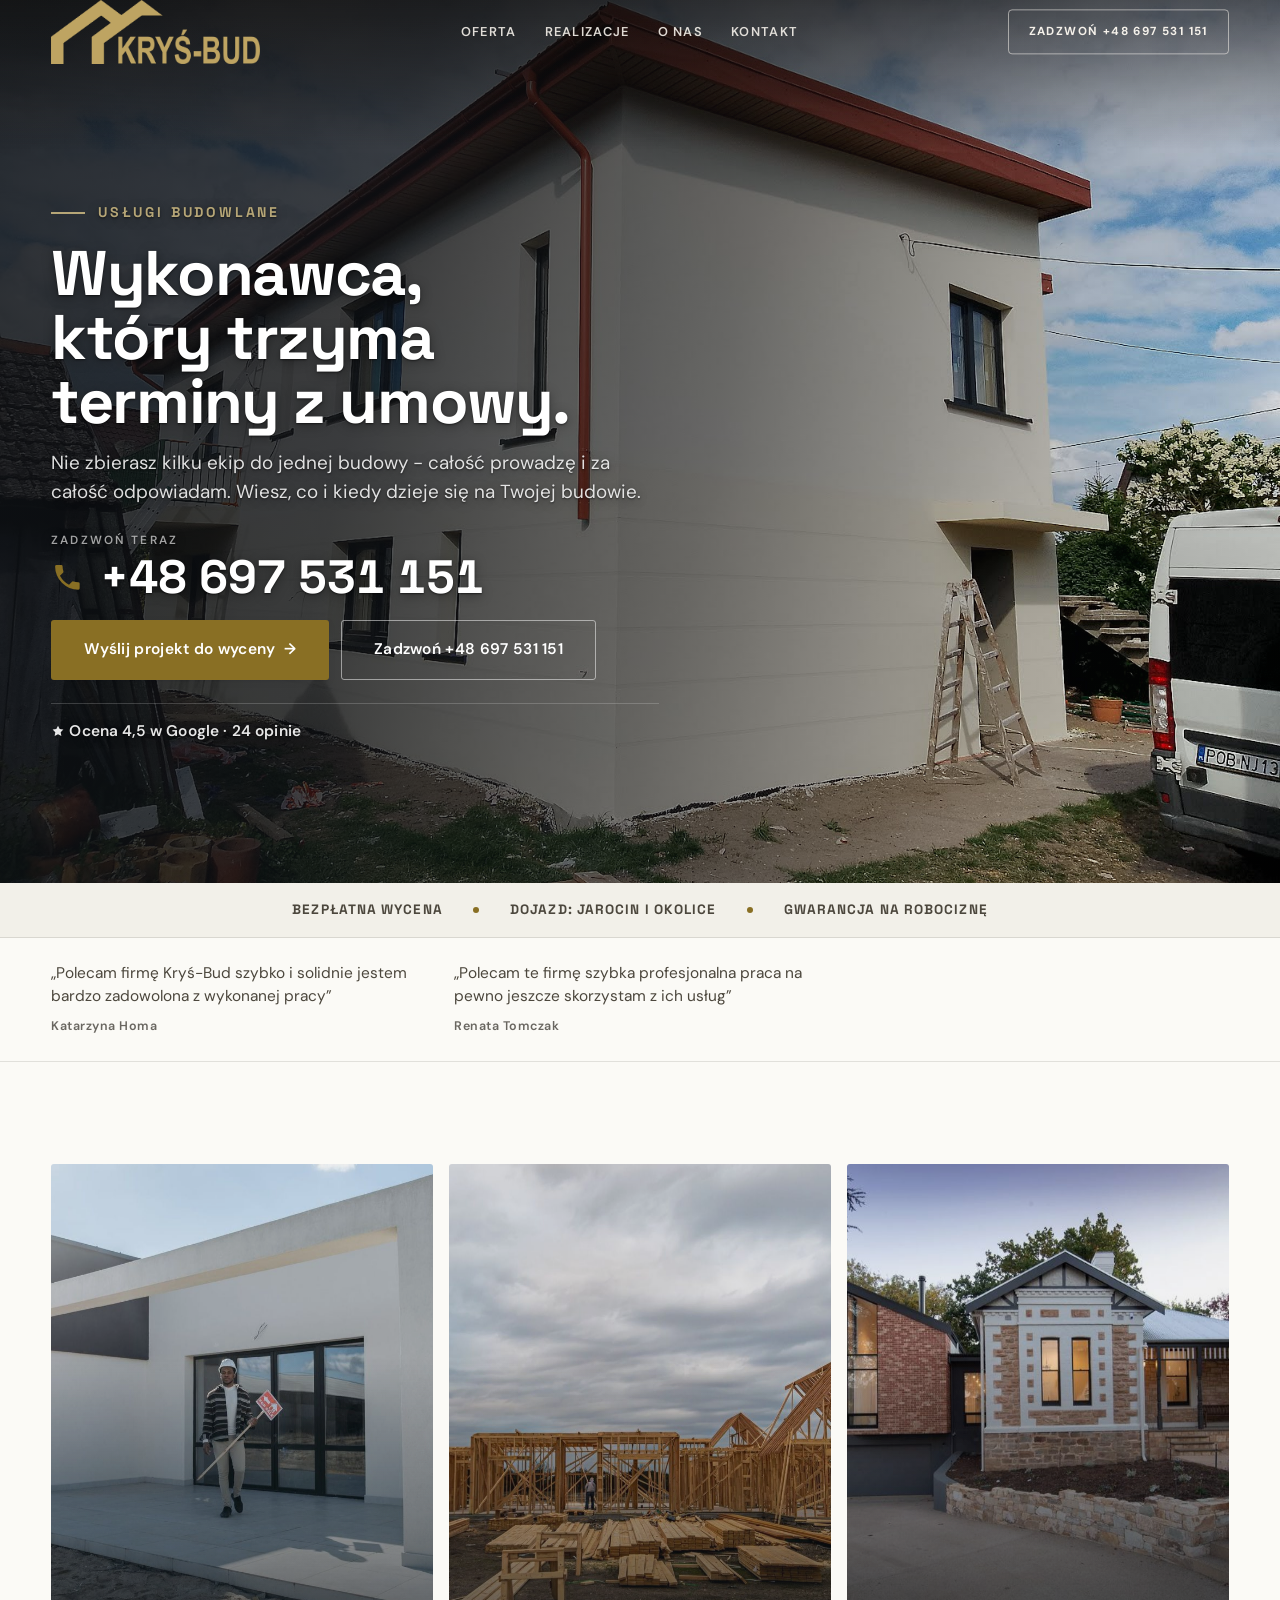
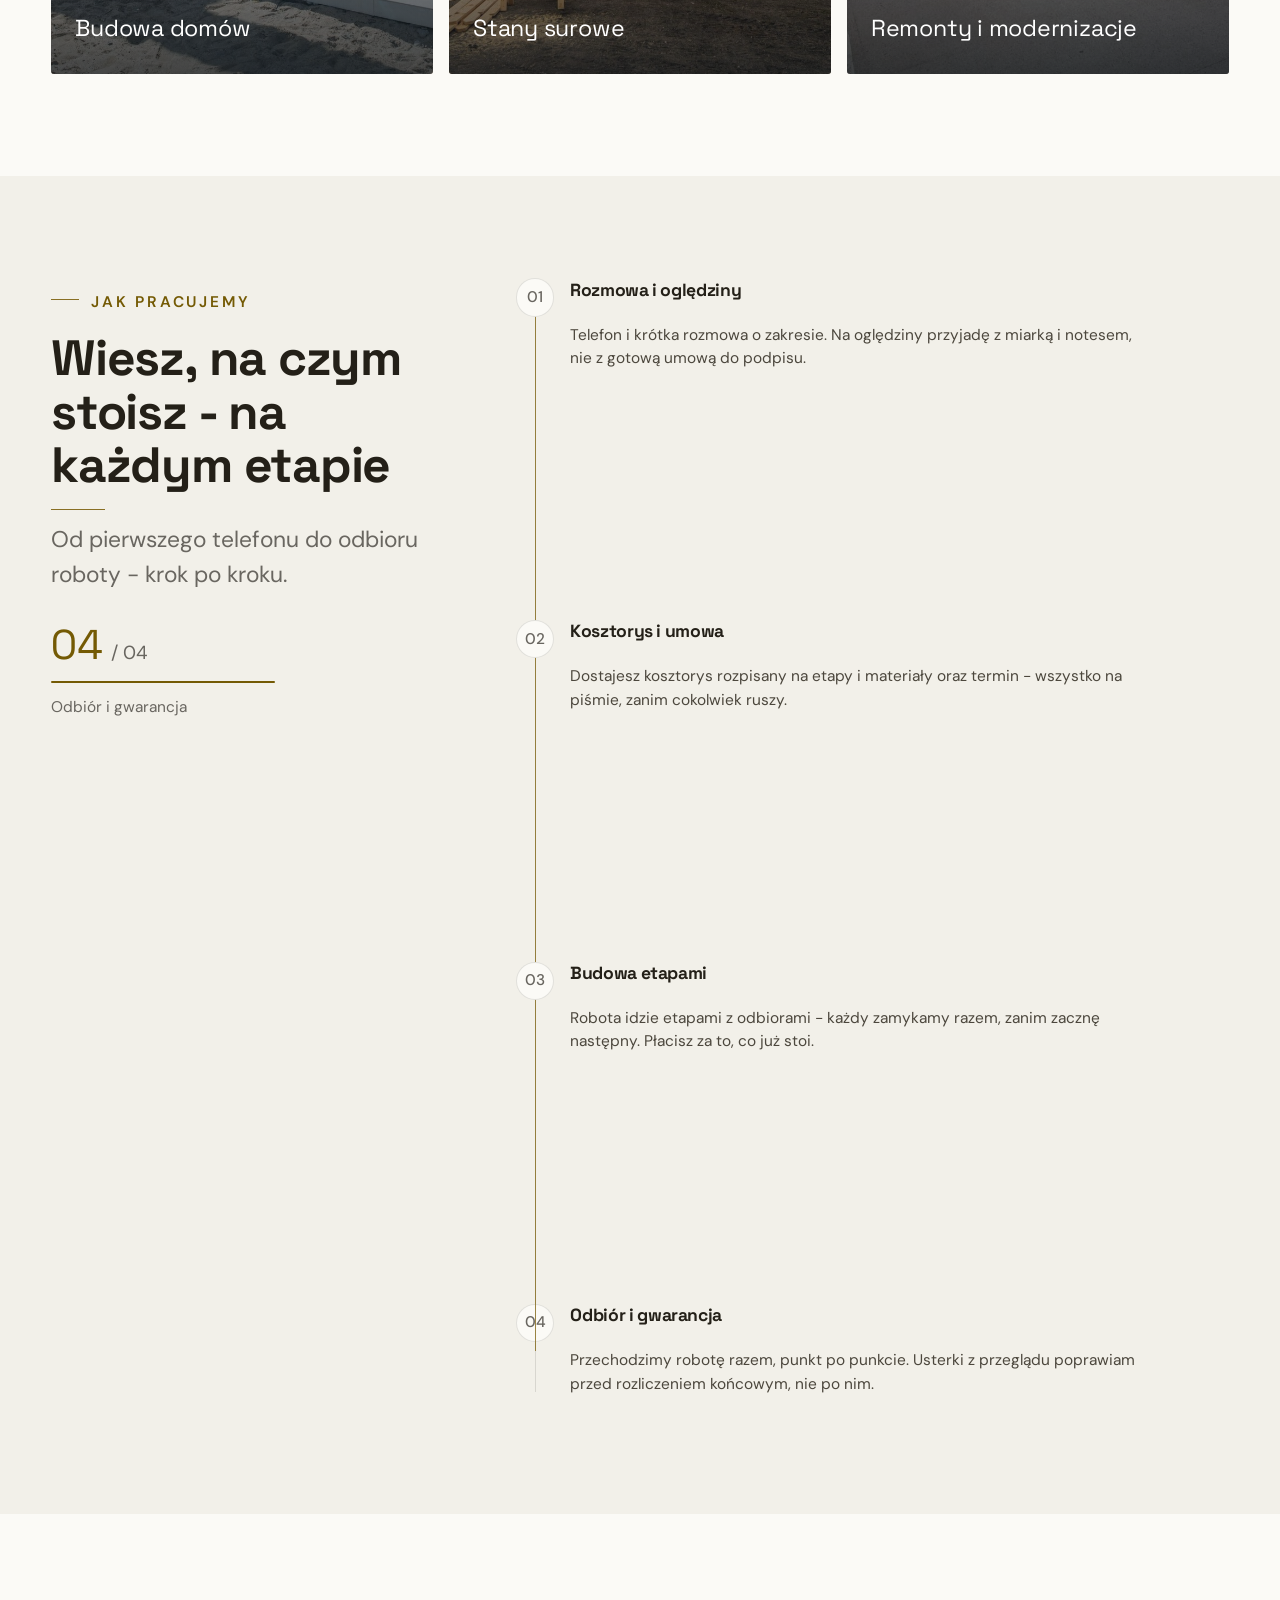
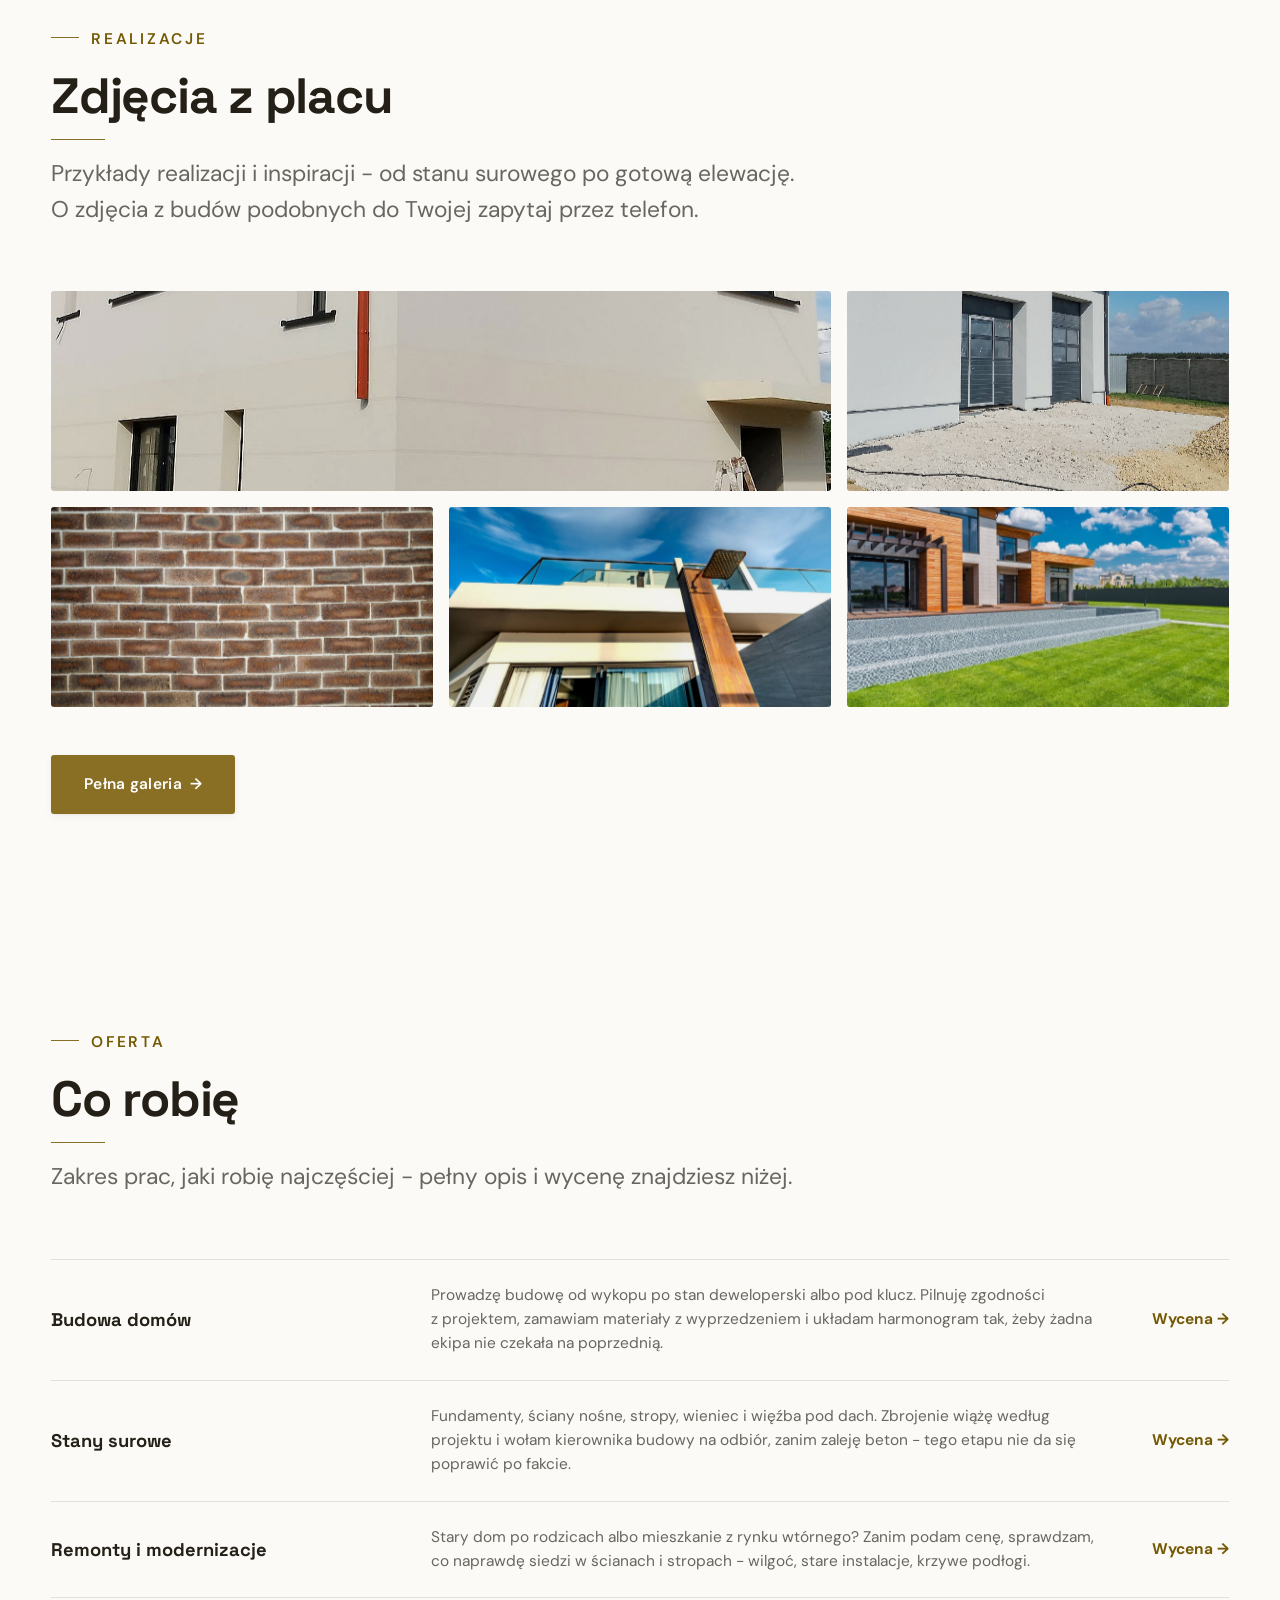
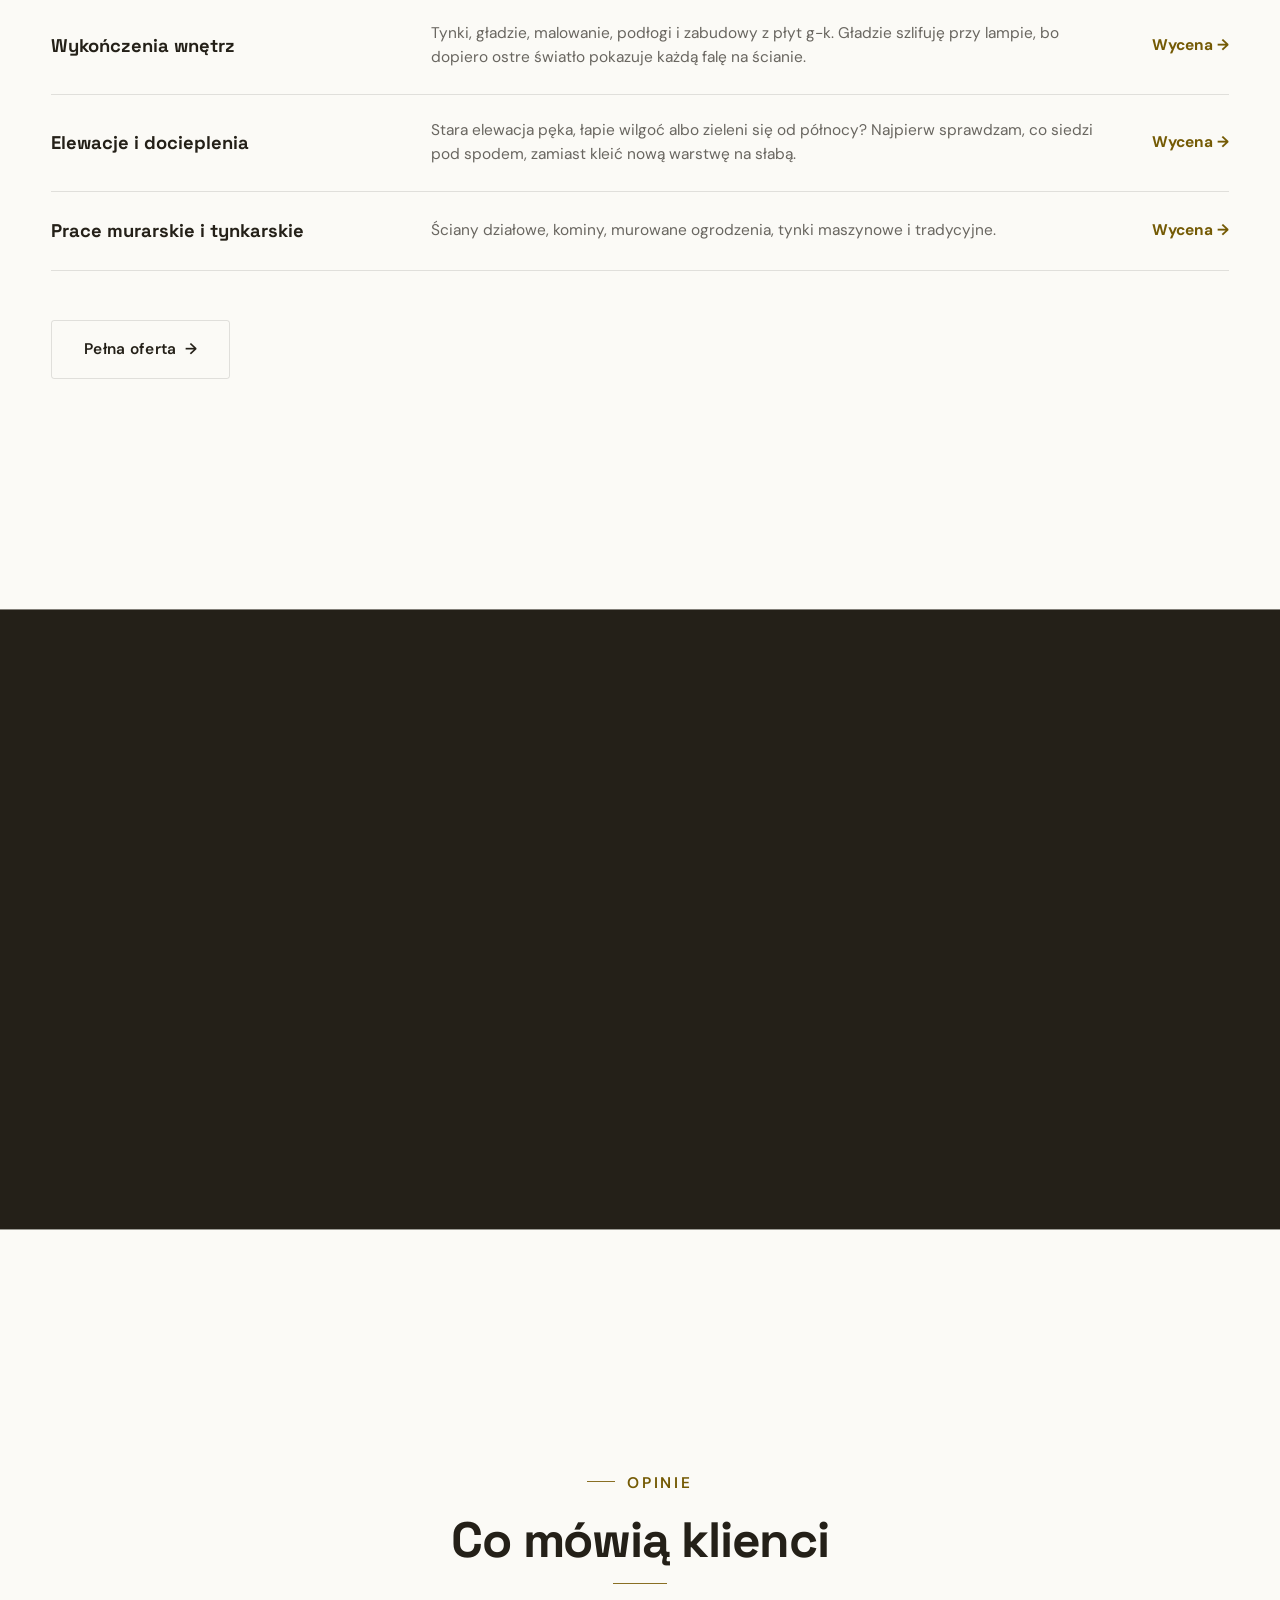
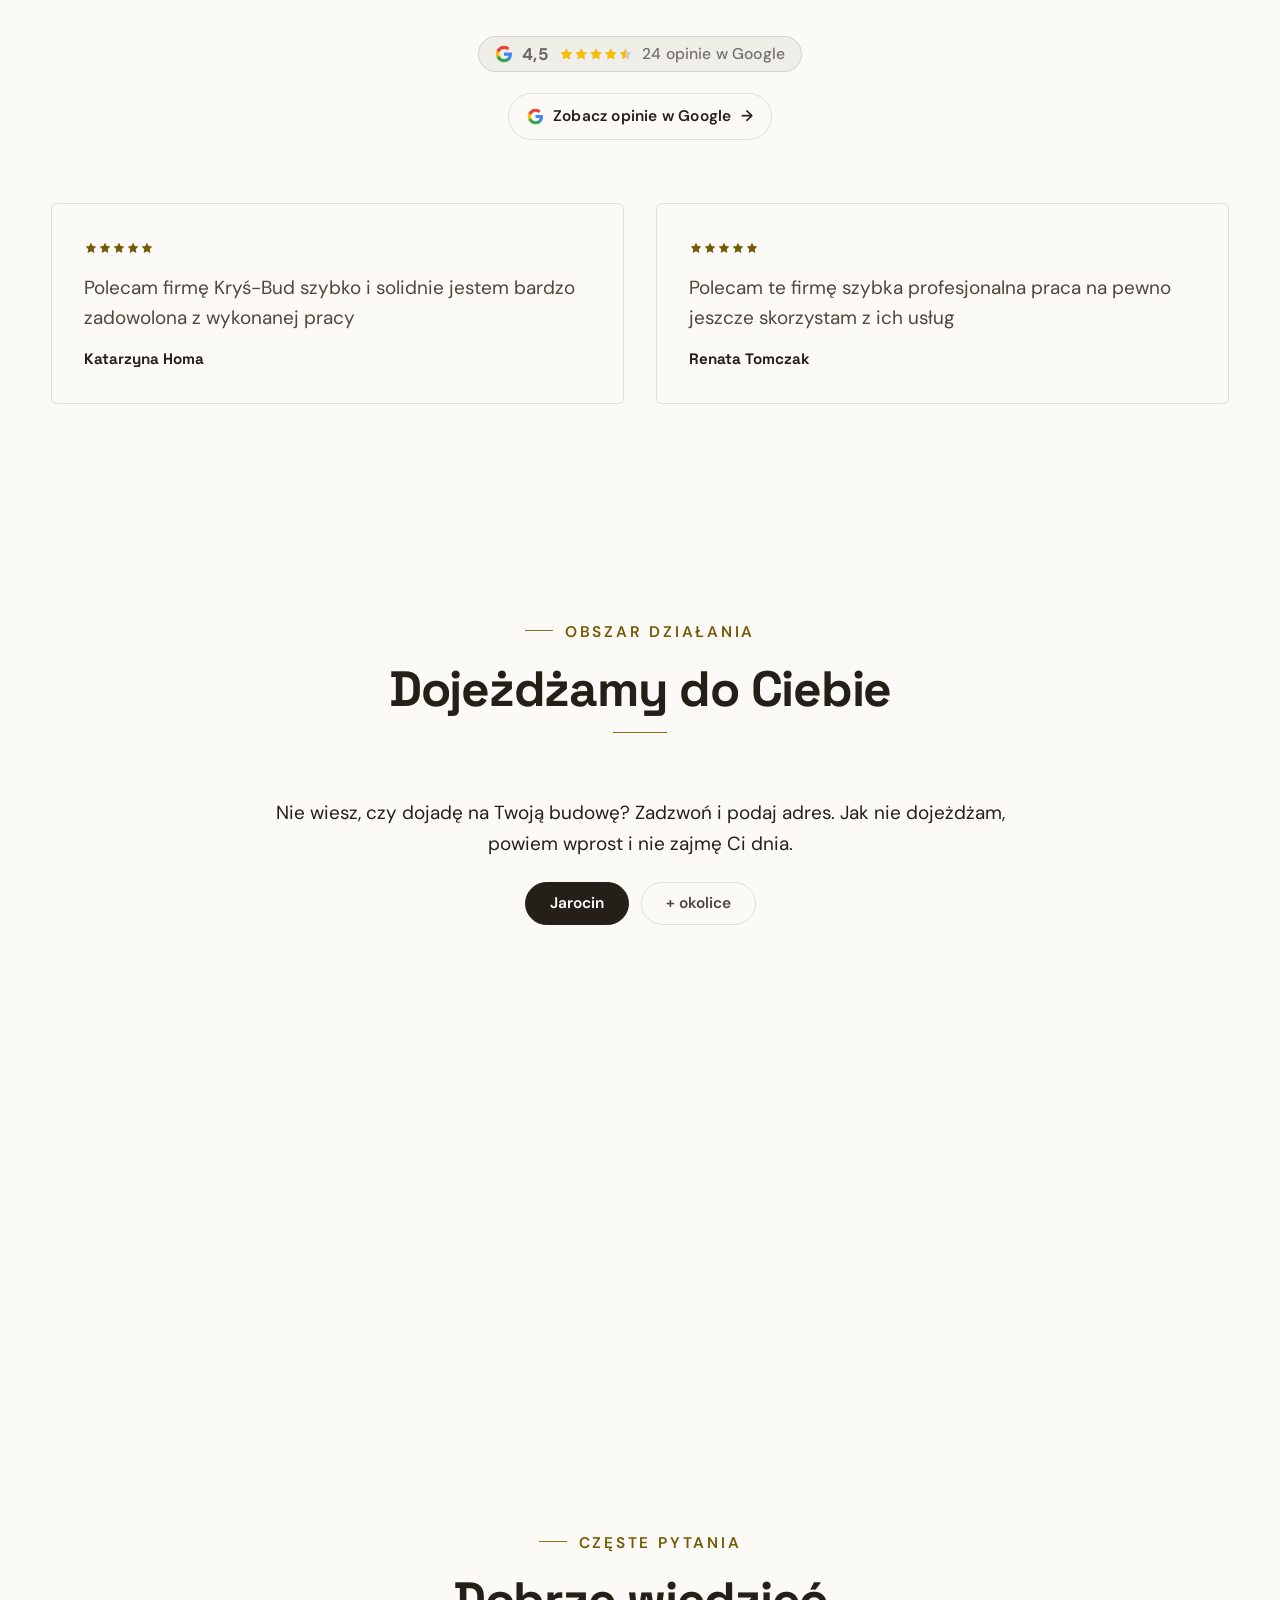
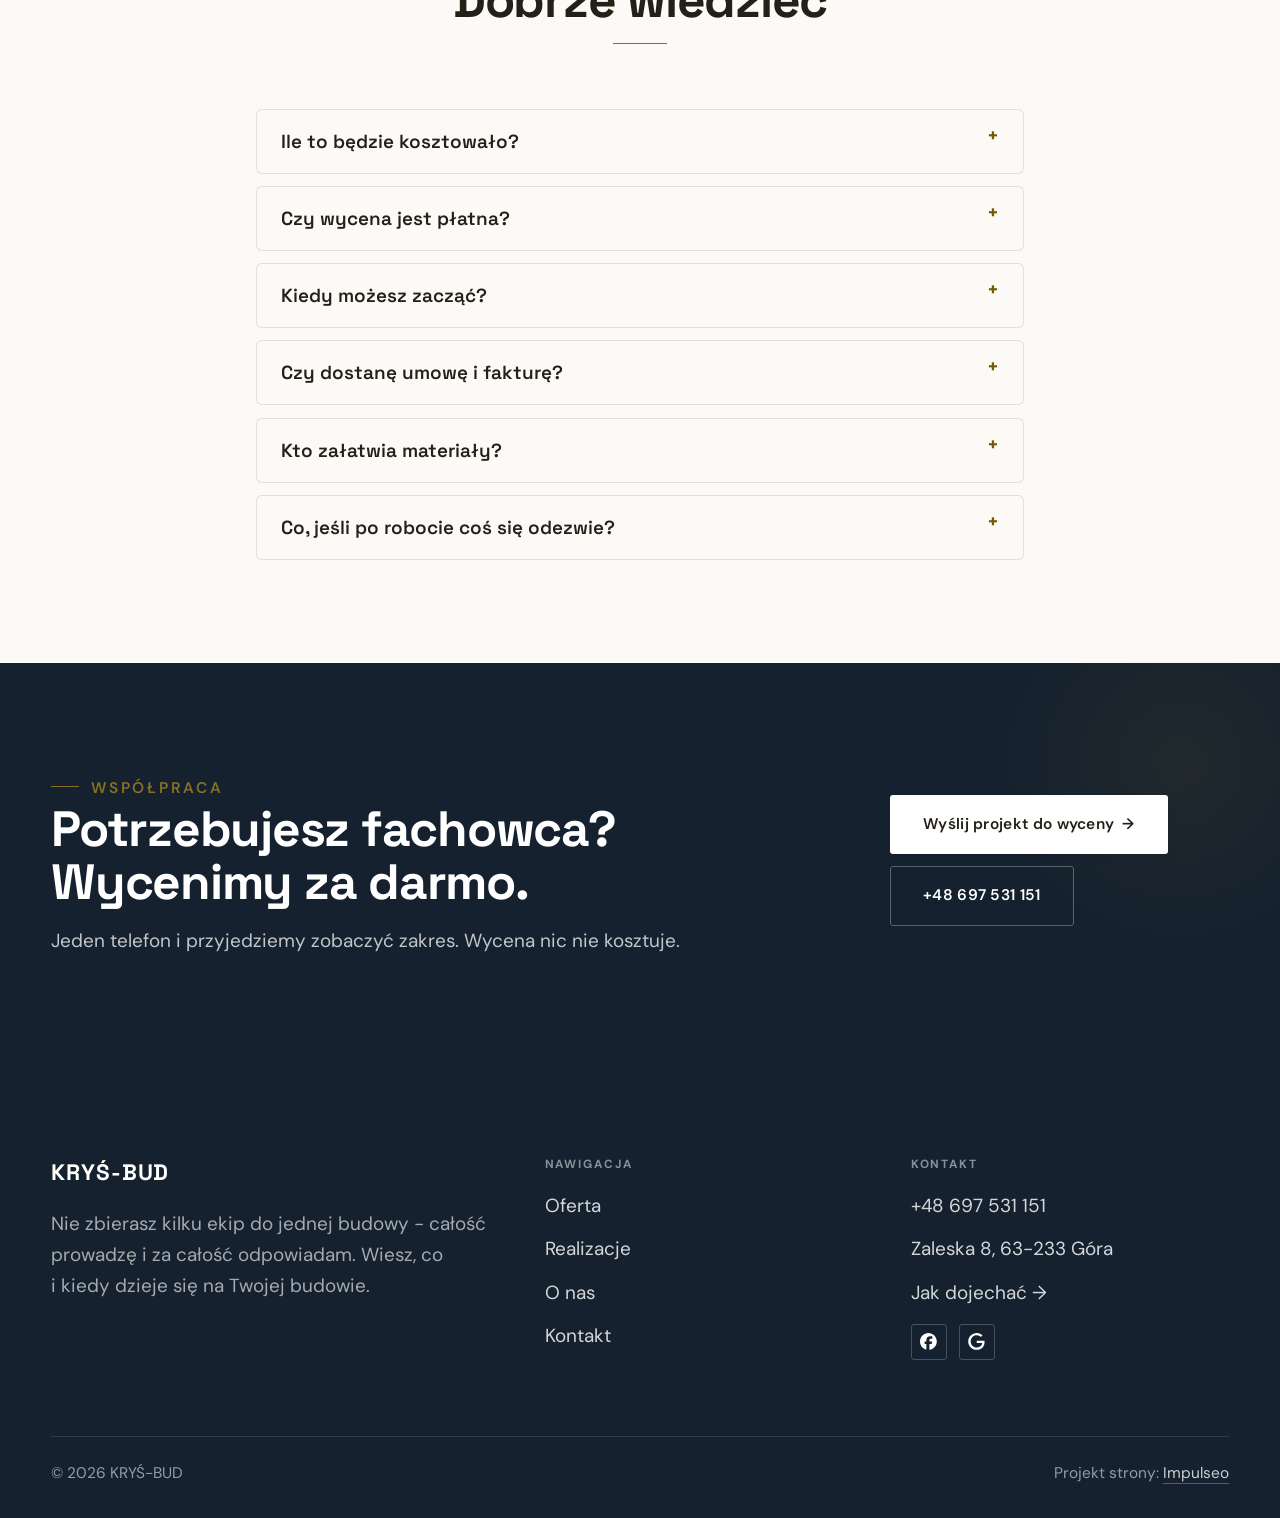
==== index.html @ 04827d9e "Strona demo: krys-bud" ====
<!DOCTYPE html>
<html lang="pl">
<head>
<meta charset="UTF-8">
<meta name="viewport" content="width=device-width, initial-scale=1.0">
<title>KRYŚ-BUD - usługi budowlane</title>
<meta name="description" content="Firma budowlana w Jarocinie: budowa domów, stany surowe, remonty, wykończenia, elewacje. Kosztorys i termin na piśmie przed robotą. Zadzwoń: +48 697 531 151.">
<link rel="canonical" href="https://kris20032.github.io/krys-bud/">
<meta name="robots" content="noindex, nofollow">
<meta property="og:type" content="website">
<meta property="og:locale" content="pl_PL">
<meta property="og:site_name" content="KRYŚ-BUD">
<meta property="og:title" content="KRYŚ-BUD - usługi budowlane">
<meta property="og:description" content="Firma budowlana w Jarocinie: budowa domów, stany surowe, remonty, wykończenia, elewacje. Kosztorys i termin na piśmie przed robotą. Zadzwoń: +48 697 531 151.">
<meta property="og:url" content="https://kris20032.github.io/krys-bud/">
<meta property="og:image" content="https://kris20032.github.io/krys-bud/img/og.jpg">
<meta property="og:image:width" content="1200">
<meta property="og:image:height" content="630">
<meta name="twitter:card" content="summary_large_image">
<script type="application/ld+json">{"@context": "https://schema.org", "@type": "GeneralContractor", "name": "KRYŚ-BUD", "url": "https://kris20032.github.io/krys-bud/", "telephone": "+48697531151", "image": "https://kris20032.github.io/krys-bud/img/og.jpg", "areaServed": "Jarocin", "sameAs": ["https://www.facebook.com/profile.php?id=100090297477698", "https://maps.google.com/?cid=10116416833720711187"]}</script>
<link rel="preconnect" href="https://fonts.googleapis.com">
<link rel="preconnect" href="https://fonts.gstatic.com" crossorigin>
<link href="https://fonts.googleapis.com/css2?family=Space+Grotesk:wght@500;600;700&family=DM+Sans:opsz,wght@9..40,400;9..40,500;9..40,600&display=swap" rel="stylesheet">
<link rel="stylesheet" href="assets/styles.css?v=0d7a0477">
</head>
<body>

<header class="nav">
  <div class="wrap nav-inner">
    <a class="brand brand-has-logo" href="index.html"><img class="brand-logo" src="img/logo.png" alt="KRYŚ-BUD" width="1100" height="337" decoding="async"></a>
    <nav class="nav-links">
      <a href="oferta.html">Oferta</a>
      <a href="realizacje.html">Realizacje</a>
      <a href="o-nas.html">O nas</a>
      <a href="kontakt.html">Kontakt</a>
      <a href="tel:+48697531151" class="btn btn-accent">Zadzwoń +48 697 531 151</a>
    </nav>
    <button class="nav-toggle" aria-label="Menu"><span></span><span></span><span></span></button>
  </div>
</header>

<main>
<section class="hero-fach">
  <img class="hf-photo" src="img/hero.jpg" fetchpriority="high" data-rotate="img/g1.jpg|img/g2.jpg" alt="KRYŚ-BUD" width="1880" height="1253">
  <div class="hf-panel">
    <div class="hf-inner">
      <span class="hf-kicker">Usługi budowlane</span>
      <h1 class="hf-title">Wykonawca, który trzyma terminy z umowy. <em></em></h1>
      <p class="hf-lead">Nie zbierasz kilku ekip do jednej budowy - całość prowadzę i za całość odpowiadam. Wiesz, co i kiedy dzieje się na Twojej budowie.</p>
      <a class="hf-phone" href="tel:+48697531151"><span class="hf-phone-lab">Zadzwoń teraz</span><span class="hf-phone-num"><svg class="ico-tel" width="16" height="16" viewBox="0 0 24 24" fill="none" aria-hidden="true"><path d="M6.6 10.8a15.5 15.5 0 0 0 6.6 6.6l2.2-2.2a1 1 0 0 1 1-.24 11.4 11.4 0 0 0 3.6.58 1 1 0 0 1 1 1V20a1 1 0 0 1-1 1A17 17 0 0 1 3 4a1 1 0 0 1 1-1h3.5a1 1 0 0 1 1 1c0 1.25.2 2.46.58 3.6a1 1 0 0 1-.25 1l-2.23 2.2Z" fill="currentColor"/></svg> +48 697 531 151</span></a>
      <div class="hf-actions">
        <a href="kontakt.html" class="btn btn-accent">Wyślij projekt do wyceny <span class="arr">→</span></a>
        <a href="tel:+48697531151" class="btn btn-ghost hf-ghost">Zadzwoń +48 697 531 151</a>
      </div>
      <div class="hf-trust"><svg class="ico-star" width="14" height="14" viewBox="0 0 24 24" style="vertical-align:-2px" aria-hidden="true"><path d="M12 2.8l2.85 5.8 6.4.93-4.63 4.5 1.1 6.37L12 17.4l-5.72 3 1.1-6.37-4.63-4.5 6.4-.93L12 2.8Z" fill="currentColor"/></svg> Ocena 4,5 w Google · 24 opinie</div>
    </div>
  </div>
</section>
<section class="fach-promise">
  <div class="wrap">
    <ul class="fp-row reveal"><li>Bezpłatna wycena</li><li>Dojazd: Jarocin i okolice</li><li>Gwarancja na robociznę</li></ul>
  </div>
</section>
<section class="opinie-mini" aria-label="Opinie klientów">
  <div class="wrap">
    <div class="om-row">
      <div class="om-item reveal"><blockquote>„Polecam firmę Kryś-Bud szybko i solidnie jestem bardzo zadowolona z wykonanej pracy”</blockquote><span class="om-autor">Katarzyna Homa</span></div>
      <div class="om-item reveal"><blockquote>„Polecam te firmę szybka profesjonalna praca na pewno jeszcze skorzystam z ich usług”</blockquote><span class="om-autor">Renata Tomczak</span></div>
    </div>
  </div>
</section>
<section class="gateways-band">
  <div class="wrap">
    <div class="gateways">
      <a href="oferta.html" class="gateway reveal"><img src="img/g5.jpg" alt="Budowa domów" loading="lazy" width="1600" height="1068" decoding="async"><span class="g-ttl">Budowa domów</span></a>
      <a href="oferta.html" class="gateway reveal"><img src="img/g6.jpg" alt="Stany surowe" loading="lazy" width="1600" height="1066" decoding="async"><span class="g-ttl">Stany surowe</span></a>
      <a href="oferta.html" class="gateway reveal"><img src="img/g7.jpg" alt="Remonty i modernizacje" loading="lazy" width="1200" height="800" decoding="async"><span class="g-ttl">Remonty i modernizacje</span></a>
    </div>
  </div>
</section>
<section class="proces proces-os fachowcy">
  <div class="wrap proc-grid">
    <div class="proc-side">
      <div class="head reveal">
        <span class="eyebrow">Jak pracujemy</span>
        <h2>Wiesz, na czym stoisz - na każdym etapie</h2>
        <p>Od pierwszego telefonu do odbioru roboty - krok po kroku.</p>
      </div>
      <div class="proc-count" aria-hidden="true"><span class="pc-cur">01</span><span class="pc-all">/ 04</span></div>
      <div class="proc-bar" aria-hidden="true"><i></i></div>
      <p class="proc-now" aria-hidden="true">Rozmowa i oględziny</p>
    </div>
    <ol class="proces-line">
      <li class="reveal"><span class="pno">01</span><h3>Rozmowa i oględziny</h3><p>Telefon i krótka rozmowa o zakresie. Na oględziny przyjadę z miarką i notesem, nie z gotową umową do podpisu.</p></li>
      <li class="reveal"><span class="pno">02</span><h3>Kosztorys i umowa</h3><p>Dostajesz kosztorys rozpisany na etapy i materiały oraz termin - wszystko na piśmie, zanim cokolwiek ruszy.</p></li>
      <li class="reveal"><span class="pno">03</span><h3>Budowa etapami</h3><p>Robota idzie etapami z odbiorami - każdy zamykamy razem, zanim zacznę następny. Płacisz za to, co już stoi.</p></li>
      <li class="reveal"><span class="pno">04</span><h3>Odbiór i gwarancja</h3><p>Przechodzimy robotę razem, punkt po punkcie. Usterki z przeglądu poprawiam przed rozliczeniem końcowym, nie po nim.</p></li>
    </ol>
  </div>
</section>
<section>
  <div class="wrap">
    <div class="head reveal">
      <span class="eyebrow">Realizacje</span>
      <h2>Zdjęcia z placu</h2>
      <p>Przykłady realizacji i inspiracji - od stanu surowego po gotową elewację. O zdjęcia z budów podobnych do Twojej zapytaj przez telefon.</p>
    </div>
    <div class="gallery">
      <div class="tile t-two3 reveal"><img src="img/g3.jpg" alt="KRYŚ-BUD" loading="lazy" width="1400" height="1050" decoding="async"></div>
      <div class="tile t-third reveal"><img src="img/g4.jpg" alt="KRYŚ-BUD" loading="lazy" width="1400" height="1050" decoding="async"></div>
      <div class="tile t-third reveal"><img src="img/g8.jpg" alt="KRYŚ-BUD" loading="lazy" width="1600" height="1066" decoding="async"></div>
      <div class="tile t-third reveal"><img src="img/g9.jpg" alt="KRYŚ-BUD" loading="lazy" width="1600" height="1066" decoding="async"></div>
      <div class="tile t-third reveal"><img src="img/g10.jpg" alt="KRYŚ-BUD" loading="lazy" width="1600" height="1068" decoding="async"></div>
    </div>
    <div style="margin-top:var(--space-7)" class="reveal"><a href="realizacje.html" class="btn btn-accent">Pełna galeria <span class="arr">→</span></a></div>
  </div>
</section>
<section class="fach-uslugi">
  <div class="wrap">
    <div class="head reveal">
      <span class="eyebrow">Oferta</span>
      <h2>Co robię</h2>
      <p>Zakres prac, jaki robię najczęściej - pełny opis i wycenę znajdziesz niżej.</p>
    </div>
    <ul class="fu-list">
      <li class="fu-row reveal"><div class="fu-name">Budowa domów</div><div class="fu-desc">Prowadzę budowę od wykopu po stan deweloperski albo pod klucz. Pilnuję zgodności z projektem, zamawiam materiały z wyprzedzeniem i układam harmonogram tak, żeby żadna ekipa nie czekała na poprzednią.</div><a class="fu-cta" href="kontakt.html">Wycena <span class="arr">→</span></a></li>
      <li class="fu-row reveal"><div class="fu-name">Stany surowe</div><div class="fu-desc">Fundamenty, ściany nośne, stropy, wieniec i więźba pod dach. Zbrojenie wiążę według projektu i wołam kierownika budowy na odbiór, zanim zaleję beton - tego etapu nie da się poprawić po fakcie.</div><a class="fu-cta" href="kontakt.html">Wycena <span class="arr">→</span></a></li>
      <li class="fu-row reveal"><div class="fu-name">Remonty i modernizacje</div><div class="fu-desc">Stary dom po rodzicach albo mieszkanie z rynku wtórnego? Zanim podam cenę, sprawdzam, co naprawdę siedzi w ścianach i stropach - wilgoć, stare instalacje, krzywe podłogi.</div><a class="fu-cta" href="kontakt.html">Wycena <span class="arr">→</span></a></li>
      <li class="fu-row reveal"><div class="fu-name">Wykończenia wnętrz</div><div class="fu-desc">Tynki, gładzie, malowanie, podłogi i zabudowy z płyt g-k. Gładzie szlifuję przy lampie, bo dopiero ostre światło pokazuje każdą falę na ścianie.</div><a class="fu-cta" href="kontakt.html">Wycena <span class="arr">→</span></a></li>
      <li class="fu-row reveal"><div class="fu-name">Elewacje i docieplenia</div><div class="fu-desc">Stara elewacja pęka, łapie wilgoć albo zieleni się od północy? Najpierw sprawdzam, co siedzi pod spodem, zamiast kleić nową warstwę na słabą.</div><a class="fu-cta" href="kontakt.html">Wycena <span class="arr">→</span></a></li>
      <li class="fu-row reveal"><div class="fu-name">Prace murarskie i tynkarskie</div><div class="fu-desc">Ściany działowe, kominy, murowane ogrodzenia, tynki maszynowe i tradycyjne.</div><a class="fu-cta" href="kontakt.html">Wycena <span class="arr">→</span></a></li>
    </ul>
    <div style="margin-top:var(--space-7)" class="reveal"><a href="oferta.html" class="btn btn-ghost">Pełna oferta <span class="arr">→</span></a></div>
  </div>
</section>
<section class="stopklatka" aria-hidden="true">
  <div class="stk-bg" style="background-image:url(img/g11.jpg)"></div>
</section>
<section class="opinie">
  <div class="wrap">
    <div class="head center reveal">
      <span class="eyebrow">Opinie</span>
      <h2>Co mówią klienci</h2>
    </div>
    <p class="op-meta reveal"><span class="g-badge"><svg class="gb-ico" viewBox="0 0 24 24" width="18" height="18" aria-hidden="true"><path fill="#4285F4" d="M22.56 12.25c0-.78-.07-1.53-.2-2.25H12v4.26h5.92c-.26 1.37-1.04 2.53-2.21 3.31v2.77h3.57c2.08-1.92 3.28-4.74 3.28-8.09z"/><path fill="#34A853" d="M12 23c2.97 0 5.46-.98 7.28-2.66l-3.57-2.77c-.98.66-2.23 1.06-3.71 1.06-2.86 0-5.29-1.93-6.16-4.53H2.18v2.84C3.99 20.53 7.7 23 12 23z"/><path fill="#FBBC05" d="M5.84 14.09c-.22-.66-.35-1.36-.35-2.09s.13-1.43.35-2.09V7.07H2.18C1.43 8.55 1 10.22 1 12s.43 3.45 1.18 4.93l2.85-2.22.81-.62z"/><path fill="#EA4335" d="M12 5.38c1.62 0 3.06.56 4.21 1.64l3.15-3.15C17.45 2.09 14.97 1 12 1 7.7 1 3.99 3.47 2.18 7.07l3.66 2.84c.87-2.6 3.3-4.53 6.16-4.53z"/></svg><b class="gb-ocena">4,5</b><svg class="gb-stars" viewBox="0 0 90 18" width="74" height="14.8" aria-hidden="true"><g fill="currentColor" opacity=".26"><path transform="translate(0,0)" d="M9 1.6l2.2 4.46 4.92.72-3.56 3.47.84 4.9L9 12.74l-4.4 2.31.84-4.9L1.88 6.68l4.92-.72L9 1.6Z"/><path transform="translate(18,0)" d="M9 1.6l2.2 4.46 4.92.72-3.56 3.47.84 4.9L9 12.74l-4.4 2.31.84-4.9L1.88 6.68l4.92-.72L9 1.6Z"/><path transform="translate(36,0)" d="M9 1.6l2.2 4.46 4.92.72-3.56 3.47.84 4.9L9 12.74l-4.4 2.31.84-4.9L1.88 6.68l4.92-.72L9 1.6Z"/><path transform="translate(54,0)" d="M9 1.6l2.2 4.46 4.92.72-3.56 3.47.84 4.9L9 12.74l-4.4 2.31.84-4.9L1.88 6.68l4.92-.72L9 1.6Z"/><path transform="translate(72,0)" d="M9 1.6l2.2 4.46 4.92.72-3.56 3.47.84 4.9L9 12.74l-4.4 2.31.84-4.9L1.88 6.68l4.92-.72L9 1.6Z"/></g><clipPath id="gs900"><rect x="0" y="0" width="81.0" height="18"/></clipPath><g fill="#FBBC04" clip-path="url(#gs900)"><path transform="translate(0,0)" d="M9 1.6l2.2 4.46 4.92.72-3.56 3.47.84 4.9L9 12.74l-4.4 2.31.84-4.9L1.88 6.68l4.92-.72L9 1.6Z"/><path transform="translate(18,0)" d="M9 1.6l2.2 4.46 4.92.72-3.56 3.47.84 4.9L9 12.74l-4.4 2.31.84-4.9L1.88 6.68l4.92-.72L9 1.6Z"/><path transform="translate(36,0)" d="M9 1.6l2.2 4.46 4.92.72-3.56 3.47.84 4.9L9 12.74l-4.4 2.31.84-4.9L1.88 6.68l4.92-.72L9 1.6Z"/><path transform="translate(54,0)" d="M9 1.6l2.2 4.46 4.92.72-3.56 3.47.84 4.9L9 12.74l-4.4 2.31.84-4.9L1.88 6.68l4.92-.72L9 1.6Z"/><path transform="translate(72,0)" d="M9 1.6l2.2 4.46 4.92.72-3.56 3.47.84 4.9L9 12.74l-4.4 2.31.84-4.9L1.88 6.68l4.92-.72L9 1.6Z"/></g></svg><span class="gb-txt">24 opinie w Google</span></span></p>
    <p class="op-meta reveal"><a class="op-google" href="https://maps.google.com/?cid=10116416833720711187" target="_blank" rel="noopener"><svg class="op-g-ico" viewBox="0 0 24 24" width="17" height="17" aria-hidden="true"><path fill="#4285F4" d="M22.56 12.25c0-.78-.07-1.53-.2-2.25H12v4.26h5.92c-.26 1.37-1.04 2.53-2.21 3.31v2.77h3.57c2.08-1.92 3.28-4.74 3.28-8.09z"/><path fill="#34A853" d="M12 23c2.97 0 5.46-.98 7.28-2.66l-3.57-2.77c-.98.66-2.23 1.06-3.71 1.06-2.86 0-5.29-1.93-6.16-4.53H2.18v2.84C3.99 20.53 7.7 23 12 23z"/><path fill="#FBBC05" d="M5.84 14.09c-.22-.66-.35-1.36-.35-2.09s.13-1.43.35-2.09V7.07H2.18C1.43 8.55 1 10.22 1 12s.43 3.45 1.18 4.93l2.85-2.22.81-.62z"/><path fill="#EA4335" d="M12 5.38c1.62 0 3.06.56 4.21 1.64l3.15-3.15C17.45 2.09 14.97 1 12 1 7.7 1 3.99 3.47 2.18 7.07l3.66 2.84c.87-2.6 3.3-4.53 6.16-4.53z"/></svg><span>Zobacz opinie w Google</span><span class="arr">→</span></a></p>
    <div class="opinie-grid">
      <figure class="op-card reveal"><span class="op-star"><svg class="ico-star" width="14" height="14" viewBox="0 0 24 24" style="vertical-align:-2px" aria-hidden="true"><path d="M12 2.8l2.85 5.8 6.4.93-4.63 4.5 1.1 6.37L12 17.4l-5.72 3 1.1-6.37-4.63-4.5 6.4-.93L12 2.8Z" fill="currentColor"/></svg><svg class="ico-star" width="14" height="14" viewBox="0 0 24 24" style="vertical-align:-2px" aria-hidden="true"><path d="M12 2.8l2.85 5.8 6.4.93-4.63 4.5 1.1 6.37L12 17.4l-5.72 3 1.1-6.37-4.63-4.5 6.4-.93L12 2.8Z" fill="currentColor"/></svg><svg class="ico-star" width="14" height="14" viewBox="0 0 24 24" style="vertical-align:-2px" aria-hidden="true"><path d="M12 2.8l2.85 5.8 6.4.93-4.63 4.5 1.1 6.37L12 17.4l-5.72 3 1.1-6.37-4.63-4.5 6.4-.93L12 2.8Z" fill="currentColor"/></svg><svg class="ico-star" width="14" height="14" viewBox="0 0 24 24" style="vertical-align:-2px" aria-hidden="true"><path d="M12 2.8l2.85 5.8 6.4.93-4.63 4.5 1.1 6.37L12 17.4l-5.72 3 1.1-6.37-4.63-4.5 6.4-.93L12 2.8Z" fill="currentColor"/></svg><svg class="ico-star" width="14" height="14" viewBox="0 0 24 24" style="vertical-align:-2px" aria-hidden="true"><path d="M12 2.8l2.85 5.8 6.4.93-4.63 4.5 1.1 6.37L12 17.4l-5.72 3 1.1-6.37-4.63-4.5 6.4-.93L12 2.8Z" fill="currentColor"/></svg></span><blockquote>Polecam firmę Kryś-Bud szybko i solidnie jestem bardzo zadowolona z wykonanej pracy</blockquote><span class="op-autor">Katarzyna Homa</span></figure>
      <figure class="op-card reveal"><span class="op-star"><svg class="ico-star" width="14" height="14" viewBox="0 0 24 24" style="vertical-align:-2px" aria-hidden="true"><path d="M12 2.8l2.85 5.8 6.4.93-4.63 4.5 1.1 6.37L12 17.4l-5.72 3 1.1-6.37-4.63-4.5 6.4-.93L12 2.8Z" fill="currentColor"/></svg><svg class="ico-star" width="14" height="14" viewBox="0 0 24 24" style="vertical-align:-2px" aria-hidden="true"><path d="M12 2.8l2.85 5.8 6.4.93-4.63 4.5 1.1 6.37L12 17.4l-5.72 3 1.1-6.37-4.63-4.5 6.4-.93L12 2.8Z" fill="currentColor"/></svg><svg class="ico-star" width="14" height="14" viewBox="0 0 24 24" style="vertical-align:-2px" aria-hidden="true"><path d="M12 2.8l2.85 5.8 6.4.93-4.63 4.5 1.1 6.37L12 17.4l-5.72 3 1.1-6.37-4.63-4.5 6.4-.93L12 2.8Z" fill="currentColor"/></svg><svg class="ico-star" width="14" height="14" viewBox="0 0 24 24" style="vertical-align:-2px" aria-hidden="true"><path d="M12 2.8l2.85 5.8 6.4.93-4.63 4.5 1.1 6.37L12 17.4l-5.72 3 1.1-6.37-4.63-4.5 6.4-.93L12 2.8Z" fill="currentColor"/></svg><svg class="ico-star" width="14" height="14" viewBox="0 0 24 24" style="vertical-align:-2px" aria-hidden="true"><path d="M12 2.8l2.85 5.8 6.4.93-4.63 4.5 1.1 6.37L12 17.4l-5.72 3 1.1-6.37-4.63-4.5 6.4-.93L12 2.8Z" fill="currentColor"/></svg></span><blockquote>Polecam te firmę szybka profesjonalna praca na pewno jeszcze skorzystam z ich usług</blockquote><span class="op-autor">Renata Tomczak</span></figure>
    </div>
  </div>
</section>
<section class="obszar">
  <div class="wrap">
    <div class="head center reveal">
      <span class="eyebrow">Obszar działania</span>
      <h2>Dojeżdżamy do Ciebie</h2>
    </div>
    <p class="obszar-txt reveal" style="text-align:center;max-width:60ch;margin:0 auto 1.4rem">Nie wiesz, czy dojadę na Twoją budowę? Zadzwoń i podaj adres. Jak nie dojeżdżam, powiem wprost i nie zajmę Ci dnia.</p>
    <ul class="obszar-list reveal"><li class="is-home">Jarocin</li><li>+ okolice</li></ul>
    <div class="obszar-mapa reveal" style="margin-top:var(--space-7)">
      <iframe title="Obszar działania - Jarocin i okolice" src="https://maps.google.com/maps?q=51.9781739%2C17.3686478&amp;z=11&amp;output=embed" loading="lazy" referrerpolicy="no-referrer-when-downgrade" style="width:100%;height:clamp(280px,38vh,420px);border:0;display:block;border-radius:var(--r-md)"></iframe>
    </div>
  </div>
</section>
<section class="faq-klinika">
  <div class="wrap">
    <div class="head center reveal">
      <span class="eyebrow">Częste pytania</span>
      <h2>Dobrze wiedzieć</h2>
    </div>
    <div class="faq-list">
      <details class="faq-item reveal"><summary>Ile to będzie kosztowało?</summary><p>Zależy od zakresu i materiałów - dlatego najpierw jadę obejrzeć i zmierzyć, a dopiero potem liczę. Dostajesz kosztorys rozpisany na pozycje, nie jedną kwotę z sufitu.</p></details>
      <details class="faq-item reveal"><summary>Czy wycena jest płatna?</summary><p>Nie. Oględziny i kosztorys w Jarocinie i najbliższej okolicy są bezpłatne i do niczego nie zobowiązują.</p></details>
      <details class="faq-item reveal"><summary>Kiedy możesz zacząć?</summary><p>Terminy ustawiam z wyprzedzeniem, bo budowę prowadzę do końca, zamiast żonglować kilkoma naraz. Zadzwoń - powiem, kiedy realnie mogę wejść.</p></details>
      <details class="faq-item reveal"><summary>Czy dostanę umowę i fakturę?</summary><p>Tak, jedno i drugie. Umowa opisuje zakres, cenę, terminy i gwarancję, a fakturę dostajesz za każdy rozliczony etap.</p></details>
      <details class="faq-item reveal"><summary>Kto załatwia materiały?</summary><p>Jak wolisz. Mogę wziąć materiały na siebie, z fakturami do wglądu, albo pracować na tym, co kupisz - wtedy dostajesz ode mnie dokładną listę z ilościami.</p></details>
      <details class="faq-item reveal"><summary>Co, jeśli po robocie coś się odezwie?</summary><p>Pęknięcie na ścianie czy rysa przy oknie po roku to sprawa do naprawy, nie do dyskusji. Moja robota - moja poprawka, bez kombinowania.</p></details>
    </div>
  </div>
</section>
<section class="cta">
  <div class="wrap">
    <div class="reveal">
      <span class="eyebrow">Współpraca</span>
      <h2>Potrzebujesz fachowca? Wycenimy za darmo.</h2>
      <p>Jeden telefon i przyjedziemy zobaczyć zakres. Wycena nic nie kosztuje.</p>
    </div>
    <div class="cta-actions reveal">
      <a href="kontakt.html" class="btn btn-light">Wyślij projekt do wyceny <span class="arr">→</span></a>
      <a href="tel:+48697531151" class="btn btn-ghost btn-ghost-cta">+48 697 531 151</a>
    </div>
  </div>
</section>
</main>

<footer>
  <div class="wrap">
    <div class="foot-grid">
      <div class="foot-brand">
        <div class="name">KRYŚ-BUD</div>
        <p>Nie zbierasz kilku ekip do jednej budowy - całość prowadzę i za całość odpowiadam. Wiesz, co i kiedy dzieje się na Twojej budowie.</p>
      </div>
      <div class="foot-col">
        <h4>Nawigacja</h4>
        <a href="oferta.html">Oferta</a>
        <a href="realizacje.html">Realizacje</a>
        <a href="o-nas.html">O nas</a>
        <a href="kontakt.html">Kontakt</a>
      </div>
      <div class="foot-col">
        <h4>Kontakt</h4>
        <a href="tel:+48697531151">+48 697 531 151</a>
        <p>Zaleska 8, 63-233 Góra</p>
        <a href="https://maps.google.com/?cid=10116416833720711187" target="_blank" rel="noopener">Jak dojechać →</a>
      <div class="foot-soc">
        <a class="soc" href="https://www.facebook.com/profile.php?id=100090297477698" target="_blank" rel="noopener" aria-label="Facebook - KRYŚ-BUD"><svg viewBox="0 0 24 24" aria-hidden="true" focusable="false"><path d="M9.101 23.691v-7.98H6.627v-3.667h2.474v-1.58c0-4.085 1.848-5.978 5.858-5.978.401 0 .955.042 1.468.103a8.68 8.68 0 0 1 1.141.195v3.325a8.623 8.623 0 0 0-.653-.036 26.805 26.805 0 0 0-.733-.009c-.707 0-1.259.096-1.675.309a1.686 1.686 0 0 0-.679.622c-.258.42-.374.995-.374 1.752v1.297h3.919l-.386 2.103-.287 1.564h-3.246v8.245C19.396 23.238 24 18.179 24 12.044c0-6.627-5.373-12-12-12s-12 5.373-12 12c0 5.628 3.874 10.35 9.101 11.647Z" fill="currentColor"/></svg></a>
        <a class="soc" href="https://maps.google.com/?cid=10116416833720711187" target="_blank" rel="noopener" aria-label="Google - KRYŚ-BUD"><svg viewBox="0 0 24 24" aria-hidden="true" focusable="false"><path d="M12.48 10.92v3.28h7.84c-.24 1.84-.853 3.187-1.787 4.133-1.147 1.147-2.933 2.4-6.053 2.4-4.827 0-8.6-3.893-8.6-8.72s3.773-8.72 8.6-8.72c2.6 0 4.507 1.027 5.907 2.347l2.307-2.307C18.747 1.44 16.133 0 12.48 0 5.867 0 .307 5.387.307 12s5.56 12 12.173 12c3.573 0 6.267-1.173 8.373-3.36 2.16-2.16 2.84-5.213 2.84-7.667 0-.76-.053-1.467-.173-2.053H12.48z" fill="currentColor"/></svg></a>
      </div>
      </div>
    </div>
    <div class="foot-bot">
      <span>© 2026 KRYŚ-BUD</span>
      <span>Projekt strony: <a class="foot-credit" href="https://impulseo.pl" target="_blank" rel="noopener">Impulseo</a></span>
    </div>
  </div>
</footer>
<div class="sticky-call"><a class="sc-call" href="tel:+48697531151"><svg class="ico-tel" width="16" height="16" viewBox="0 0 24 24" fill="none" aria-hidden="true"><path d="M6.6 10.8a15.5 15.5 0 0 0 6.6 6.6l2.2-2.2a1 1 0 0 1 1-.24 11.4 11.4 0 0 0 3.6.58 1 1 0 0 1 1 1V20a1 1 0 0 1-1 1A17 17 0 0 1 3 4a1 1 0 0 1 1-1h3.5a1 1 0 0 1 1 1c0 1.25.2 2.46.58 3.6a1 1 0 0 1-.25 1l-2.23 2.2Z" fill="currentColor"/></svg> Zadzwoń</a><a class="sc-quote" href="kontakt.html">Wyślij projekt do wyceny</a></div>
<div class="demo-wazne" data-do="2026-10-28" data-cykl="3" hidden><svg class="dw-ico" width="13" height="13" viewBox="0 0 24 24" fill="none" aria-hidden="true"><circle cx="12" cy="12" r="8.6" stroke="currentColor" stroke-width="1.8"/><path d="M12 7.2V12l3.3 2" stroke="currentColor" stroke-width="1.8" stroke-linecap="round"/></svg><span class="dw-txt"></span></div>

<script src="assets/main.js"></script>
</body>
</html>
---- assets/styles.css ----
/* ============================================================
   STOLBASZ — premium, architektoniczny B2B fit-out
   Jasna paleta, zero brązu. System wg premium-web-craft.
   Projekt strony: Impulseo (impulseo.pl)
   ============================================================ */

:root{
  /* PALETA — jasna, architektoniczna, chłodna */
  --paper:#F4F6F8;          /* główne tło */
  --paper-2:#E7EBEF;        /* sekcje alternatywne (chłodny jasny szary) */
  --paper-3:#E7EBEF;        /* delikatne wypełnienia */
  --ink:#15212E;            /* tekst główny — chłodny grafit */
  --ink-soft:#243443;       /* nagłówki drugorzędne */
  --muted:#6B7785;          /* tekst poboczny */
  --line:rgba(21,33,46,.12);/* hairline */
  --accent:#E8A317;         /* stonowany petrol-slate — jedyny akcent */
  --accent-d:#C9870C;
  --accent-soft:rgba(232,163,23,.10);
  --dark:#15212E;           /* sekcje ciemne (stopka/CTA) */

  /* HOVER ZDJĘĆ — JEDEN standard dla całego silnika (decyzja K. 04.08.2026, artefakt z wariantami).
     AKTUALNE (K.+Szymon 09.08.2026, wybór z artefaktu 6 wariantów): zoom 1.05 przy 1.4s -
     przy tak długim czasie mocniejszy kadr NIE skacze, tylko „oddycha". Poprzedni standard
     (1.02 / .55s z 04.08) odbierany jako dynamiczny i szybki.
     Spoczynek lekko przygaszony, ale TYLKO tam, gdzie jest mysz (@media hover:hover) —
     na telefonie zdjęcia zostają w pełnej jasności. */
  --img-zoom:1.05;                   /* K.+Szymon 09.08: wariant F z artefaktu porównawczego */
  --img-rest:brightness(.95) saturate(.99);
  --img-hot:brightness(1.06) saturate(1.05);
  --img-dur:1.4s;                    /* K.+Szymon 09.08 (wariant F): powoli = elegancko */
  --img-ease:cubic-bezier(.16,.84,.44,1);  /* miękki ogon, efekt „oddychania" */

  /* ODSTĘPY — skala 4/8 */
  --space-1:4px; --space-2:8px; --space-3:12px; --space-4:16px; --space-5:24px;
  --space-6:32px; --space-7:48px; --space-8:64px; --space-9:96px; --space-10:128px;

  /* TYPOGRAFIA — fluid clamp() (skala podbita 16.07.2026: większe, czytelniejsze litery — uwaga Adama) */
  --text-sm:clamp(.9rem,.87rem + .12vw,1rem);
  --text-base:clamp(1.08rem,1.04rem + .18vw,1.2rem);
  --text-lg:clamp(1.24rem,1.15rem + .34vw,1.44rem);
  --text-h3:clamp(1.34rem,1.22rem + .55vw,1.66rem);
  --text-h2:clamp(2.1rem,1.66rem + 2.1vw,3.1rem);
  --text-h1:clamp(2.9rem,2.1rem + 4vw,5.1rem);

  /* PROMIENIE — architektoniczne, raczej ostre */
  --r-sm:3px; --r-md:6px; --r-lg:10px;

  /* RUCH */
  --ease:cubic-bezier(.25,.46,.45,.94); --dur:.24s;

  /* CIENIE — miękkie, warstwowe */
  --sh-sm:0 1px 2px rgba(16,24,32,.04), 0 2px 8px rgba(16,24,32,.05);
  --sh-md:0 2px 6px rgba(16,24,32,.05), 0 12px 28px -8px rgba(16,24,32,.12);
  --sh-lg:0 6px 14px rgba(16,24,32,.07), 0 26px 56px -18px rgba(16,24,32,.22);

  --hairline:1px solid var(--line);

  --font-display:'Space Grotesk','Inter',sans-serif;
  --font-body:'DM Sans','Inter',sans-serif;
}

*{box-sizing:border-box;margin:0;padding:0}
html{scroll-behavior:smooth}
body{
  font-family:var(--font-body);
  font-size:var(--text-base);
  line-height:1.65;
  color:var(--ink);
  background:var(--paper);
  -webkit-font-smoothing:antialiased;
  text-rendering:optimizeLegibility;
}
img{max-width:100%;height:auto;display:block}  /* height:auto = width/height z atrybutów trzyma proporcje (TOP#12) */
a{color:inherit;text-decoration:none}

.wrap{width:min(92%,1180px);margin-inline:auto}
section{padding-block:clamp(52px,6.5vw,96px)}

h1,h2,h3{font-family:var(--font-display);font-weight:700;line-height:1.08;letter-spacing:-.02em;color:var(--ink)}
h1{font-size:var(--text-h1);letter-spacing:-.035em}
h2{font-size:var(--text-h2);letter-spacing:-.025em}
h3{font-size:var(--text-h3)}
/* MIARA — długość wiersza. WCAG 2.2 SC 1.4.8: max 80 znaków; Butterick: 45–90.
   68ch daje realnie 72–78 znaków polskiego tekstu, czyli z zapasem pod granicą.
   Wcześniej limit miał TYLKO <p> — <li>, <blockquote> i <dd> nie miały żadnego,
   i to jedyny powód, dla którego 23 bloki na dwóch oddanych stronach jadą po
   83–106 znaków w wierszu (pomiar 07.08.2026, bramka `miara`).
   ⚠️ Listy i definicje ograniczamy TYLKO bez klasy: `ul`/`ol` z klasą to u nas
   układ (siatki kafli, menu), a nie tekst ciągły — tam miarę wyznacza układ. */
/* 60ch, nie 68ch (K. 10.08): po zmianie fontów na węższe kroje (DM Sans i spółka)
   w 68ch mieściło się ~90 znaków - bramka pikselowa słusznie zgłaszała przekroczenie
   granicy 80. Pomiar na żywej przeglądarce: 60ch = 90 znaków, 53ch = ~78 znaków, czyli normę WCAG 1.4.8. */
:root{ --miara:53ch }
p{max-width:min(100%,var(--miara))}
blockquote,
ul:not([class])>li, ol:not([class])>li,
dl:not([class])>dd{max-width:min(100%,var(--miara))}

/* ⚠️ Świadomie BEZ wyjątku `.tile p,.card p,.svc p{max-width:none}`, choć nasuwa się sam:
   te akapity BYŁY już ograniczone (stare `p{max-width:65ch}`), więc „wyjątek" nie odblokowałby
   niczego nowego — tylko ROZLUŹNIŁ stan sprzed zmiany na wszystkich demach naraz.
   `figcaption` żadna z reguł wyżej nie dotyczy, więc też nie potrzebuje zwolnienia. */

/* ŁAMANIE. `balance` wyrównuje długości wierszy w nagłówku, `pretty` pilnuje ostatniego
   wiersza akapitu, żeby nie został w nim jeden wyraz. Obsługiwane od Chrome 117 /
   Safari 17.5; starsze przeglądarki po prostu ignorują tę własność.
   `text-wrap:pretty` nie występowało dotąd ANI RAZ w silniku ani w repo klientów. */
h1,h2,h3,.lead,.lede{text-wrap:balance}
p,li,blockquote,dd{text-wrap:pretty}

.eyebrow{
  font-family:var(--font-body);
  font-size:var(--text-sm);
  font-weight:600;
  letter-spacing:.18em;
  text-transform:uppercase;
  color:var(--accent);
  display:inline-flex;align-items:center;gap:var(--space-3);
}
/* flex:none + margin-top = kreska trzyma się PIERWSZEJ linii. Wcześniej align-items:center
   centrowało ją względem całego bloku i przy zawinięciu (długi kicker typu
   „…WNĘTRZ · LESZNO · OD 2019") druga linia lądowała z brzydkim wcięciem. */
.eyebrow{align-items:flex-start}
.eyebrow>*,.eyebrow{text-wrap:balance}   /* dlugi kicker lamal sie na sierote typu samo „2019" w drugiej linii */
.eyebrow::before{content:"";width:28px;height:1px;background:var(--accent);display:inline-block;flex:none;margin-top:.62em}

.muted{color:var(--muted)}
.lead{font-size:var(--text-lg);line-height:1.55;color:var(--ink-soft);max-width:50ch}

/* ---------- BUTTONS ---------- */
.btn{
  display:inline-flex;align-items:center;gap:var(--space-2);
  font-weight:600;font-size:var(--text-sm);letter-spacing:.02em;
  padding:var(--space-4) var(--space-6);
  border-radius:var(--r-sm);
  transition:transform var(--dur) var(--ease),box-shadow var(--dur) var(--ease),background var(--dur) var(--ease);
  cursor:pointer;border:1px solid transparent;
}
.btn-accent{background:var(--accent);color:#fff;box-shadow:var(--sh-sm)}
.btn-accent:hover{background:var(--accent-d);transform:translateY(-2px);box-shadow:var(--sh-md)}
.btn-accent:active{transform:translateY(0);box-shadow:var(--sh-sm)}
.btn-ghost{background:transparent;color:var(--ink);border-color:var(--line)}
.btn-ghost:hover{border-color:var(--accent);color:var(--accent);transform:translateY(-2px)}
.btn-light{background:#fff;color:var(--ink);box-shadow:var(--sh-sm)}
.btn-light:hover{transform:translateY(-2px);box-shadow:var(--sh-md)}
.btn .arr{transition:transform var(--dur) var(--ease)}
.btn:hover .arr{transform:translateX(4px)}

/* ---------- NAV ---------- */
.nav{
  position:sticky;top:0;z-index:50;
  background:color-mix(in srgb,var(--paper) 88%,transparent);
  backdrop-filter:saturate(140%) blur(10px);
  border-bottom:var(--hairline);
}
.nav-inner{display:flex;align-items:center;justify-content:space-between;gap:var(--space-5);height:72px}
/* ANTY-NACHODZENIE (K. 05.08.2026): długa nazwa firmy + przycisk z pełnym numerem nie mieściły się w pasku
   i flex ściskał linki PONIŻEJ ich treści - "Kontakt" wchodził na ramkę "Zadzwoń +48 ...". Teraz ustępuje
   nazwa marki (skrót wielokropkiem), a menu i przycisk nigdy się nie kurczą ani nie zachodzą na siebie. */
.brand{display:flex;flex-direction:column;line-height:1;min-width:0;flex:0 1 auto}
.brand .name{font-family:var(--font-display);font-weight:800;font-size:1.35rem;letter-spacing:.04em;white-space:nowrap;overflow:hidden;text-overflow:ellipsis}
.brand .sub{font-size:.62rem;letter-spacing:.34em;text-transform:uppercase;color:var(--muted);margin-top:5px;white-space:nowrap;overflow:hidden;text-overflow:ellipsis}
.nav-links{display:flex;align-items:center;gap:var(--space-6);flex:0 0 auto}
.nav-links a{font-size:var(--text-sm);font-weight:500;color:var(--ink-soft);position:relative;padding-block:4px;white-space:nowrap;transition:color var(--dur) var(--ease)}
.nav-links a::after{content:"";position:absolute;left:0;bottom:0;width:0;height:1.5px;background:var(--accent);transition:width var(--dur) var(--ease)}
.nav-links a:hover,.nav-links a.active{color:var(--ink)}
.nav-links a:hover::after,.nav-links a.active::after{width:100%}
.nav-links .btn{padding:var(--space-2) var(--space-5)}
/* przyciski w nav: właściwy kolor (przebij .nav-links a) + bez podkreślenia */
.nav-links a.btn-accent{color:#fff}
.nav-links a.btn-ghost,.nav-links a.btn-light{color:var(--ink)}
/* CTA w pasku: NIE podkreślenie spod linków menu, ale ten sam przelatujący błysk,
   co na wszystkich innych przyciskach (zgłoszenie K. 13.08.2026 - „na hero jest efekt
   światła przechodzącego przez przycisk, na navbarze go nie ma, a mają być identyczne").
   Reguła `.nav-links a::after` jest silniejsza od `.btn::after`, więc trzeba jej
   geometrię wyzerować i wpisać połysk z nazwy - samo `display:none` gasiło efekt. */
.nav-links a.btn::after{
  display:block;content:"";position:absolute;inset:0;z-index:-1;pointer-events:none;
  width:auto;height:auto;border-radius:inherit;   /* kasuje geometrię podkreślenia (width:0;height:1.5px) */
  background:linear-gradient(100deg,transparent 32%,rgba(255,255,255,.20) 50%,transparent 68%);
  translate:-120% 0}
@media (prefers-reduced-motion:no-preference){
  .nav-links a.btn:hover::after{translate:120% 0;transition:translate .75s var(--mt-ease,cubic-bezier(.16,.84,.44,1))}
}
.nav-toggle{display:none;background:none;border:none;cursor:pointer;flex-direction:column;gap:5px;padding:8px}
.nav-toggle span{width:24px;height:2px;background:var(--ink);transition:var(--dur)}
/* Ciasny zakres MIĘDZY menu mobilnym a pełnym pulpitem: zbijamy odstępy i nazwę marki,
   żeby wszystko zmieściło się naturalnie, zanim w ogóle dojdzie do skracania wielokropkiem. */
@media(max-width:1280px) and (min-width:921px){
  .nav-links{gap:var(--space-4)}
  .nav-links .btn{padding:var(--space-2) var(--space-4)}
  .brand .name{font-size:1.15rem}
}

/* ---------- HERO (split) ---------- */
.hero{position:relative;overflow:hidden;border-bottom:var(--hairline)}
.hero-grid{display:grid;grid-template-columns:1.05fr .95fr;gap:clamp(24px,4vw,60px);align-items:center;
  padding-block:clamp(36px,4.5vw,64px)}
.hero-copy .eyebrow{margin-bottom:var(--space-5)}
.hero-copy h1{margin-bottom:var(--space-5)}
.hero-copy .lead{margin-bottom:var(--space-7)}
.hero-actions{display:flex;flex-wrap:wrap;gap:var(--space-4)}
.hero-art{position:relative;aspect-ratio:4/3;border-radius:var(--r-lg);overflow:hidden;box-shadow:var(--sh-lg)}
.hero-art img{width:100%;height:100%;object-fit:cover}
.hero-art::after{content:"";position:absolute;inset:0;background:linear-gradient(180deg,transparent 55%,rgba(18,24,28,.28))}
.hero-badge{position:absolute;left:var(--space-5);bottom:var(--space-5);z-index:2;
  background:rgba(252,252,251,.94);backdrop-filter:blur(4px);
  border-radius:var(--r-md);padding:var(--space-4) var(--space-5);box-shadow:var(--sh-md);max-width:78%}
.hero-badge strong{display:block;font-family:var(--font-display);font-size:1rem;letter-spacing:-.01em}
.hero-badge span{font-size:var(--text-sm);color:var(--muted)}

/* ---------- HERO duży / kinowy (strona główna) ---------- */
.hero-cine{position:relative;min-height:clamp(560px,82vh,840px);min-height:clamp(560px,82svh,840px);display:flex;align-items:center;overflow:hidden;border-bottom:var(--hairline)}
.hero-cine>img{position:absolute;inset:0;width:100%;height:100%;object-fit:cover;z-index:0}
.hero-cine::after{content:"";position:absolute;inset:0;z-index:1;
  background:linear-gradient(95deg,rgba(13,18,23,.86) 0%,rgba(13,18,23,.64) 32%,rgba(13,18,23,.24) 62%,rgba(13,18,23,.04) 100%)}
.hero-cine .wrap{position:relative;z-index:2;padding-block:var(--space-8)}
.hero-cine .hero-copy{max-width:660px}
.hero-cine .eyebrow{color:#fff;margin-bottom:var(--space-5)}
.hero-cine .eyebrow::before{background:#fff}
.hero-cine h1{color:#fff;margin-bottom:var(--space-5);font-size:clamp(2.9rem,2rem + 4.4vw,5.2rem);text-wrap:balance}
.hero-cine .lead{color:rgba(255,255,255,.92);max-width:48ch;margin-bottom:var(--space-7)}
.hero-cine .hero-actions{display:flex;flex-wrap:wrap;gap:var(--space-4)}
/* NISKIE OKNO (laptop z dokiem i paskami przeglądarki ma ~700-780 px wysokości widoku):
   H1 do 5.2rem + długi lead nie mieściły się i przyciski wypadały POD krawędź ekranu -
   klient widział stronę bez ani jednego CTA. Skalujemy w dół, zamiast przycinać treść. */
@media(min-width:821px) and (max-height:820px){
  .hero-cine{min-height:clamp(520px,94svh,780px)}
  .hero-cine .wrap{padding-block:var(--space-6)}
  .hero-cine h1{font-size:clamp(2.2rem,1.5rem + 2.6vw,3.6rem);margin-bottom:var(--space-4)}
  .hero-cine .eyebrow{margin-bottom:var(--space-4)}
  .hero-cine .lead{margin-bottom:var(--space-5);max-width:44ch}
}
@media(max-width:680px){
  .hero-cine{min-height:clamp(520px,76vh,640px);min-height:clamp(520px,76svh,640px);align-items:flex-end}
  .hero-cine::after{background:linear-gradient(0deg,rgba(13,18,23,.9) 6%,rgba(13,18,23,.45) 55%,rgba(13,18,23,.25) 100%)}
  .hero-cine .wrap{padding-bottom:var(--space-9)}
  /* TELEFON (~90% oglądających): lead potrafił zająć 8 linii i zepchnąć CTA poza pierwszy ekran.
     Zwężamy interlinię i skalę - treści nie ucinamy, bo to ona sprzedaje. */
  .hero-cine .lead{font-size:.98rem;line-height:1.5;margin-bottom:var(--space-5)}
  .hero-cine .eyebrow{font-size:.72rem;letter-spacing:.13em;margin-bottom:var(--space-4)}
  .hero-cine .eyebrow::before{width:20px}
  .hero-cine h1{margin-bottom:var(--space-4)}
}

/* full-bleed hero variant (podstrony) */
.pagehead{position:relative;min-height:46vh;min-height:46svh;display:flex;align-items:flex-end;overflow:hidden;border-bottom:var(--hairline)}
.pagehead img{position:absolute;inset:0;width:100%;height:100%;object-fit:cover}
/* 10.08.2026 (decyzja K.): mocniejsze przyciemnienie + cień pod tekstem. Bramka mierzyła na
   nagłówkach podstron 3,38-3,43:1 przy wymaganych 4,5 — jasne zdjęcie (hala, śnieg, niebo)
   podchodziło pod biały tekst. Zdjęcia klientów są różne, więc kontrast musi dawać WARSTWA,
   a nie szczęśliwy dobór kadru. */
.pagehead::after{content:"";position:absolute;inset:0;background:linear-gradient(180deg,rgba(18,24,28,.40),rgba(18,24,28,.76))}
.pagehead .wrap{position:relative;z-index:2;padding-block:var(--space-9);color:#fff}
.pagehead h1{color:#fff;max-width:18ch;text-shadow:0 2px 16px rgba(0,0,0,.55)}
.pagehead .eyebrow{color:#fff}
.pagehead .eyebrow::before{background:#fff}
.pagehead p{color:rgba(255,255,255,.92);margin-top:var(--space-4);max-width:54ch;text-shadow:0 1px 12px rgba(0,0,0,.5)}

/* ---------- STRIP (pasek skrótów / liczby) ---------- */
.strip{background:var(--dark);color:#fff}
/* PASEK HASEŁ — standard 04.08.2026 (decyzja K.): 5 haseł w JEDNYM rzędzie, tekst WYŚRODKOWANY,
   węższe marginesy boczne niż reszta strony (pasek ma iść szerzej), równe wysokości kolumn. */
.strip .wrap{width:min(96%,1440px);display:grid;grid-template-columns:repeat(5,1fr);
  gap:var(--space-5);padding-block:var(--space-7);align-items:stretch}
.strip .item .k{font-family:var(--font-display);font-size:clamp(1.05rem,.82rem + .85vw,1.55rem);
  font-weight:800;letter-spacing:-.02em;color:#fff;line-height:1.18;text-wrap:balance}
.strip .item .v{font-size:var(--text-sm);color:rgba(255,255,255,.66);margin-top:var(--space-2);line-height:1.4}
.strip .item{border-left:2px solid var(--accent);padding-inline:var(--space-4);
  text-align:center;display:flex;flex-direction:column;justify-content:center}
/* liczba kolumn = liczba haseł, żeby ostatnie nie zostawało samo w drugim rzędzie.
   Klasę n-N nadaje multipage.py; domyślnie (bez klasy) pasek jest 5-kolumnowy. */
.strip.n-2 .wrap{grid-template-columns:repeat(2,1fr)}
.strip.n-3 .wrap{grid-template-columns:repeat(3,1fr)}
.strip.n-4 .wrap{grid-template-columns:repeat(4,1fr);gap:var(--space-6)}
.strip.n-4 .item .k{font-size:clamp(1.3rem,1rem + 1.1vw,2rem)}
.strip.n-6 .wrap{grid-template-columns:repeat(6,1fr);gap:var(--space-4)}
.strip.n-6 .item .k{font-size:clamp(.98rem,.8rem + .7vw,1.35rem)}
/* równe łamanie: zamiast "długa linia + jedno słowo" obie linie zbliżonej długości */
.strip .item .k{text-wrap:balance}

/* ---------- SECTION HEAD ---------- */
.head{max-width:48rem;margin-bottom:var(--space-8)}
.head.center{margin-inline:auto;text-align:center}
.head .eyebrow{margin-bottom:var(--space-4)}
.head h2{margin-bottom:var(--space-4)}
.head p{color:var(--muted);font-size:var(--text-lg);line-height:1.55}
.head.center p{margin-inline:auto}

/* ---------- INTRO SPLIT ---------- */
.split{display:grid;grid-template-columns:.92fr 1.08fr;gap:clamp(28px,5vw,80px);align-items:center}
.split.rev{grid-template-columns:1.08fr .92fr}
.split.rev .split-art{order:-1}
.split-art{position:relative;aspect-ratio:5/4;border-radius:var(--r-lg);overflow:hidden;box-shadow:var(--sh-lg)}
.split-art img{width:100%;height:100%;object-fit:cover}
.split-copy h2{margin-bottom:var(--space-5)}
.split-copy p+p{margin-top:var(--space-4)}
.split-copy .btn{margin-top:var(--space-6)}

/* ---------- SERVICES (zakres) ---------- */
.svc-grid{display:grid;grid-template-columns:repeat(auto-fit,minmax(280px,1fr));gap:var(--space-5)}
.svc{background:#fff;border:var(--hairline);border-radius:var(--r-md);padding:var(--space-7) var(--space-6);
  transition:transform var(--dur) var(--ease),box-shadow var(--dur) var(--ease),border-color var(--dur) var(--ease);
  position:relative;overflow:hidden}
.svc::before{content:"";position:absolute;left:0;top:0;width:3px;height:0;background:var(--accent);transition:height var(--dur) var(--ease)}
.svc:hover{transform:translateY(-4px);box-shadow:var(--sh-md);border-color:transparent}
.svc:hover::before{height:100%}
.svc .ic{font-family:var(--font-display);font-size:.8rem;font-weight:700;letter-spacing:.12em;color:var(--accent);margin-bottom:var(--space-4)}
.svc h3{margin-bottom:var(--space-3);font-size:1.22rem}
.svc p{color:var(--muted);font-size:var(--text-base);line-height:1.6}

/* big detailed service rows */
.svc-row{display:grid;grid-template-columns:.8fr 1.2fr;gap:clamp(20px,4vw,60px);align-items:center;padding-block:var(--space-8)}
.svc-row+.svc-row{border-top:var(--hairline)}
.svc-row.rev{grid-template-columns:1.2fr .8fr}
/* Naprzemienny układ wierszy oferty: co drugi wiersz ma zdjęcie po PRAWEJ.
   Było `order:-1` — martwy kod, bo zdjęcie i tak jest pierwszym dzieckiem w HTML,
   więc wszystkie wiersze wyglądały identycznie (zdjęcie zawsze z lewej), a `rev`
   zmieniało tylko szerokość kolumn. Znalezione 29.07.2026 przy różnicowaniu kierunków
   animacji (pomiar pozycji: art.mid 390/502 przy row.mid 756 — zawsze lewa strona). */
.svc-row.rev .svc-row-art{order:2}
.svc-row-art{aspect-ratio:4/3;border-radius:var(--r-md);overflow:hidden;box-shadow:var(--sh-md)}
.svc-row-art img{width:100%;height:100%;object-fit:cover}
.svc-row h3{font-size:1.5rem;margin-bottom:var(--space-4)}
.svc-row .num{font-family:var(--font-display);font-size:.85rem;font-weight:700;letter-spacing:.14em;color:var(--accent);display:block;margin-bottom:var(--space-3)}
.svc-row ul{list-style:none;margin-top:var(--space-4);display:flex;flex-direction:column;gap:var(--space-2)}
.svc-row li{position:relative;padding-left:var(--space-5);color:var(--muted);font-size:var(--text-base)}
.svc-row li::before{content:"";position:absolute;left:0;top:.62em;width:8px;height:1px;background:var(--accent)}

/* ---------- GALLERY (realizacje) ---------- */
.gallery{display:grid;grid-template-columns:repeat(12,1fr);gap:var(--space-4);grid-auto-rows:200px}
/* GALERIA MASONRY — pionowe zdjęcia (portrety beauty/wellness) bez przycinania: kolumny, height auto */
.gallery-masonry{column-count:3;column-gap:var(--space-4)}
@media(max-width:900px){.gallery-masonry{column-count:2}}
@media(max-width:560px){.gallery-masonry{column-count:1}}
.gallery-masonry .m-tile{break-inside:avoid;margin:0 0 var(--space-4);padding:0;position:relative;overflow:hidden;border-radius:var(--r-md);border:1px solid var(--line)}
.gallery-masonry .m-tile img{width:100%;height:auto;display:block}
.gallery-masonry .m-tile .cap{position:absolute;left:0;right:0;bottom:0;padding:var(--space-4);color:#fff;background:linear-gradient(0deg,rgba(0,0,0,.55),transparent);font-size:var(--text-sm)}
.gallery-masonry .m-tile .cap small{display:block;font-weight:400;opacity:.78;letter-spacing:.04em;text-transform:uppercase;font-size:.66rem;margin-top:3px}
.tile{position:relative;overflow:hidden;border-radius:var(--r-md);box-shadow:var(--sh-sm);
  transition:transform var(--dur) var(--ease),box-shadow var(--dur) var(--ease)}
.tile img{width:100%;height:100%;object-fit:cover;
  transition:transform var(--img-dur) var(--img-ease),filter var(--img-dur) var(--img-ease)}
.tile:hover{box-shadow:var(--sh-md)}
.tile .cap{position:absolute;left:0;right:0;bottom:0;padding:var(--space-5) var(--space-4) var(--space-4);
  /* mocniejszy spad + cien pod tekstem: na JASNYCH zdjeciach klienta (biale fronty, sciany)
     slaby gradient dawal kontrast ~1.5:1 zamiast wymaganych 3.6:1 (bramka wygladu, 10.08.2026) */
  background:linear-gradient(transparent 10%,rgba(18,24,28,.55) 40%,rgba(18,24,28,.88) 68%,rgba(18,24,28,.99));color:#fff;
  text-shadow:0 1px 2px rgba(0,0,0,.85),0 2px 10px rgba(0,0,0,.55);
  font-size:var(--text-sm);font-weight:600;letter-spacing:.01em;
  opacity:0;transform:translateY(8px);transition:var(--dur) var(--ease)}
.tile:hover .cap{opacity:1;transform:translateY(0)}
.tile .cap small{display:block;font-weight:400;opacity:.78;letter-spacing:.04em;text-transform:uppercase;font-size:.66rem;margin-top:3px}
/* bento spans */
.t-wide{grid-column:span 6}
.t-tall{grid-column:span 6;grid-row:span 2}
.t-std{grid-column:span 6}
.t-third{grid-column:span 4}
.t-two3{grid-column:span 8}

/* ---------- TRUST / WIARYGODNOŚĆ ---------- */
.trust{background:var(--paper-2)}
.trust-grid{display:grid;grid-template-columns:repeat(auto-fit,minmax(240px,1fr));gap:var(--space-5);margin-top:var(--space-7)}
.trust-card{background:#fff;border-radius:var(--r-md);padding:var(--space-7) var(--space-6);box-shadow:var(--sh-sm);border-top:3px solid var(--accent)}
.trust-card .big{font-family:var(--font-display);font-size:clamp(1.8rem,1.3rem + 1.6vw,2.6rem);font-weight:800;letter-spacing:-.02em;color:var(--ink);line-height:1}
.trust-card h3{font-size:1.12rem;margin:var(--space-3) 0 var(--space-2)}
.trust-card p{color:var(--muted);font-size:var(--text-base);line-height:1.55}

/* ---------- CTA band ---------- */
.cta{background:var(--dark);color:#fff;position:relative;overflow:hidden}
/* telefon w CTA: na ciemnym tle biały (domyślnie), rodziny z JASNYM tłem CTA
   nadpisują to u siebie - wcześniej kolor siedział w stylu inline i wygrywał z rodziną. */
.cta .btn-ghost-cta{color:#fff;border-color:rgba(255,255,255,.3)}
.cta .wrap{display:grid;grid-template-columns:1.4fr .6fr;gap:var(--space-7);align-items:center;position:relative;z-index:2}
.cta h2{color:#fff;max-width:20ch}
.cta p{color:rgba(255,255,255,.74);margin-top:var(--space-4)}
.cta-actions{display:flex;flex-direction:column;gap:var(--space-3);align-items:flex-start}
.cta::before{content:"";position:absolute;right:-80px;top:-80px;width:360px;height:360px;border-radius:50%;
  background:radial-gradient(circle,var(--accent-soft),transparent 70%)}

/* ---------- CONTACT ---------- */
.contact-grid{display:grid;grid-template-columns:.85fr 1.15fr;gap:clamp(28px,4vw,56px);align-items:start}
.info-list{display:flex;flex-direction:column;gap:var(--space-2)}
.info-row{display:flex;gap:var(--space-4);align-items:flex-start;padding-block:var(--space-4);border-bottom:var(--hairline)}
.info-row .ic{flex:none;width:42px;height:42px;display:grid;place-items:center;border-radius:50%;
  background:var(--accent-soft);color:var(--accent);font-size:1.05rem}
.info-row .lbl{font-size:.72rem;letter-spacing:.14em;text-transform:uppercase;color:var(--muted)}
.info-row .val{font-weight:600;font-size:var(--text-base);margin-top:2px}
.info-row a.val:hover{color:var(--accent)}
.map{border:none;border-radius:var(--r-lg);box-shadow:var(--sh-md);width:100%;height:100%;min-height:380px;filter:grayscale(.2) contrast(1.02)}
.form{background:#fff;border:var(--hairline);border-radius:var(--r-lg);padding:clamp(24px,3vw,40px);box-shadow:var(--sh-sm)}
.form .fld{margin-bottom:var(--space-5)}
.form label{display:block;font-size:var(--text-sm);font-weight:600;margin-bottom:var(--space-2)}
.form input,.form textarea{width:100%;font-family:inherit;font-size:var(--text-base);color:var(--ink);
  padding:var(--space-4);border:var(--hairline);border-radius:var(--r-sm);background:var(--paper);transition:border-color var(--dur)}
.form input:focus,.form textarea:focus{outline:none;border-color:var(--accent);background:#fff}
.form textarea{resize:vertical;min-height:120px}
.form .note{font-size:var(--text-sm);color:var(--muted);margin-top:var(--space-3)}

/* ---------- FOOTER ---------- */
footer{background:var(--dark);color:#fff;padding-block:var(--space-9) var(--space-6)}
.foot-grid{display:grid;grid-template-columns:1.4fr 1fr 1fr;gap:var(--space-7);margin-bottom:var(--space-8)}
.foot-brand .name{font-family:var(--font-display);font-weight:800;font-size:1.4rem;letter-spacing:.04em}
.foot-brand p{color:rgba(255,255,255,.62);margin-top:var(--space-4);font-size:var(--text-base);max-width:38ch}
.foot-col h4{font-size:.74rem;letter-spacing:.16em;text-transform:uppercase;color:rgba(255,255,255,.5);margin-bottom:var(--space-4)}
.foot-col a,.foot-col p{display:block;color:rgba(255,255,255,.82);font-size:var(--text-base);margin-bottom:var(--space-3)}
.foot-col a:hover{color:#fff}
.foot-bot{border-top:1px solid rgba(255,255,255,.12);padding-top:var(--space-5);display:flex;justify-content:space-between;flex-wrap:wrap;gap:var(--space-3);
  font-size:var(--text-sm);color:rgba(255,255,255,.55)}
.foot-bot a:hover{color:#fff}
/* Podpis w stopce = klikalny link do impulseo.pl (31.07.2026). Ma być WIDOCZNIE klikalny,
   ale nie krzyczeć - stąd sam kolor jaśniejszy + delikatne podkreślenie na najeździe. */
.foot-bot a.foot-credit{color:rgba(255,255,255,.78);text-decoration:none;border-bottom:1px solid rgba(255,255,255,.28)}
.foot-bot a.foot-credit:hover{color:#fff;border-bottom-color:#fff}

/* ---------- REVEAL ---------- */
.reveal{opacity:0;transform:translateY(22px);transition:opacity .6s var(--ease),transform .6s var(--ease)}
.reveal.in{opacity:1;transform:none}

/* ---------- RESPONSIVE ---------- */
@media(max-width:920px){
  .hero-grid,.split,.split.rev,.svc-row,.svc-row.rev,.cta .wrap,.contact-grid,.foot-grid{grid-template-columns:1fr}
  .split.rev .split-art,.svc-row.rev .svc-row-art{order:0}
  .hero-art{aspect-ratio:16/10;max-height:420px}
  .strip .wrap,.strip.n-2 .wrap,.strip.n-3 .wrap,.strip.n-4 .wrap,.strip.n-6 .wrap{grid-template-columns:repeat(2,1fr);gap:var(--space-6)}
  .strip .item .k,.strip.n-6 .item .k{font-size:clamp(1.3rem,1.1rem + 1vw,2rem)}
  .gallery{grid-auto-rows:180px}
  .t-wide,.t-tall,.t-std,.t-third,.t-two3{grid-column:span 6}
  .t-tall{grid-row:span 1}
  .cta-actions{flex-direction:row;flex-wrap:wrap}
  .foot-grid{gap:var(--space-6)}
}
@media(max-width:680px){
  .nav-links{position:fixed;inset:72px 0 auto 0;background:var(--paper);flex-direction:column;align-items:stretch;
    gap:0;padding:var(--space-4) 6%;border-bottom:var(--hairline);box-shadow:var(--sh-md);
    transform:translateY(-120%);transition:transform var(--dur) var(--ease)}
  .nav-links.open{transform:translateY(0)}
  .nav-links a{padding-block:var(--space-4);border-bottom:var(--hairline)}
  .nav-links .btn{margin-top:var(--space-3);justify-content:center}
  .nav-toggle{display:flex}
  .strip .wrap,.strip.n-2 .wrap,.strip.n-3 .wrap,.strip.n-4 .wrap,.strip.n-6 .wrap{grid-template-columns:1fr}
  .gallery{grid-template-columns:repeat(6,1fr)}
  .foot-grid{grid-template-columns:1fr}
}
@media(prefers-reduced-motion:reduce){
  /* audyt 09.08 TOP#14: samo skrócenie duration przy animacji INFINITE = stroboskop
     (pętla .01ms miga ekranem); iteration-count:1 gasi pętlę naprawdę. Pseudoelementy
     też - tła hero (gastro/studio) animują ::before/img, blanket na * ich nie łapał. */
  *,*::before,*::after{animation-duration:.01ms!important;animation-iteration-count:1!important;animation-delay:0s!important;transition:none!important}
  .reveal{opacity:1!important;transform:none!important}
  html{scroll-behavior:auto}
}

/* ============================================================
   PREMIUM LAYER — destylat deep-researchu branż (anty-AI, spokój).
   Zmienne STOLBASZ (--accent/--ink/--paper/--line/--dark). Ruch ledwo
   zauważalny, krzywa cubic-bezier(.16,.84,.44,1); prefers-reduced-motion
   pokryte blanketem wyżej. Karty hairline zamiast cieni = #1 sygnał „nie-AI".
   ============================================================ */

/* więcej oddechu między sekcjami (liderzy: 110-130px) */
section{padding-block:clamp(64px,8vw,128px)}

/* 1) Aksamitny reveal — dłuższa, miękka krzywa zamiast „skoku" */
.reveal{transition:opacity .9s cubic-bezier(.16,.84,.44,1),transform .9s cubic-bezier(.16,.84,.44,1);will-change:opacity,transform}
/* stagger TYLKO w galerii (tam pozycja = porządek dzieci) */
.gallery .reveal:nth-child(2){transition-delay:.07s}
.gallery .reveal:nth-child(3){transition-delay:.14s}
.gallery .reveal:nth-child(4){transition-delay:.21s}
.gallery .reveal:nth-child(5){transition-delay:.28s}
.gallery .reveal:nth-child(6){transition-delay:.35s}

/* 2) Hero STATYCZNY na .hero-cine — Ken Burns CAŁKIEM WYŁĄCZONY 26.06 (3. zgłoszenie Szymona).
   GENEZA: animowanie scale na <img> hero z teksturami (cegły/framugi) re-samplinguje obraz
   klatka po klatce → na części ekranów drobne drganie/shimmer = „heroshot się trzęsie".
   translateY usunięto wcześniej, scale-only + will-change/GPU NIE wystarczyły do GWARANCJI gładkości.
   Krzysztof zażądał pewności („make sure, że błąd się nie pojawi") > efekt. Zero animacji = 0% drgania.
   Delikatny zoom zostaje TYLKO w pełnoekranowych hero gastro/studio (hg-bg/hs-bg — tło, inny
   mechanizm, chwalone, nigdy nie zgłaszane). NIE wracać do KB na .hero-cine bez realnego testu
   na sprzęcie klienta — to ryzyko regresji „trzęsienia”. */
/* BEZPIECZNY "wow" na hero = jednorazowy FADE-IN (opacity), nie zoom.
   opacity nie dotyka bitmapy → gładkie na KAŻDYM zdjęciu/ekranie/GPU, zero ryzyka migotania.
   Geometryczny ruch (scale/translate) na .hero-cine jest ZAKAZANY (bramka pilnuje). */
@keyframes heroFade{from{opacity:0}to{opacity:1}}
.hero-cine>img{transform:none;animation:heroFade 1.1s ease-out both}

/* 3) Akcentowy hairline pod nagłówkiem sekcji, który „rysuje się" przy wejściu */
.head h2{position:relative;padding-bottom:18px}
.head h2::after{content:"";position:absolute;left:0;bottom:0;height:1px;width:0;background:var(--accent);transition:width 1s cubic-bezier(.16,.84,.44,1) .15s}
.head.center h2::after{left:50%;transform:translateX(-50%)}
.head.reveal.in h2::after,.head.center.reveal.in h2::after{width:54px}

/* 4) Karty HAIRLINE zamiast cieni/zaokrągleń (najmocniejszy anty-AI detal) */
.svc{background:transparent;border:1px solid var(--line);border-radius:var(--r-sm);box-shadow:none}
.svc:hover{box-shadow:none;border-color:var(--accent);transform:translateY(-3px)}
.trust-card{background:transparent;box-shadow:none;border:1px solid var(--line);border-top:2px solid var(--accent);border-radius:var(--r-sm)}
.tile{box-shadow:none;border-radius:var(--r-sm)}
.tile:hover{box-shadow:none}

/* 5) Sticky-nav kondensuje się po przewinięciu (sygnał dopracowania) */
.nav{transition:box-shadow .4s ease,background .4s ease}
.nav.is-stuck{box-shadow:0 1px 0 var(--line),0 14px 30px -24px rgba(0,0,0,.45)}
.nav-inner{transition:height .35s var(--ease)}
.nav.is-stuck .nav-inner{height:60px}

/* 6) MANIFESTO — pełnoekranowy cytat-bohater (zastępuje generyczne „Dlaczego my") */
.manifesto{background:var(--paper-2);text-align:center}
.manifesto .wrap{max-width:60rem}
.manifesto p{font-family:var(--font-display);font-style:italic;font-size:clamp(1.6rem,1rem + 2.4vw,2.8rem);line-height:1.32;color:var(--ink-soft);margin-inline:auto;max-width:26ch;position:relative;padding-top:var(--space-8)}
.manifesto p::before{content:"";position:absolute;top:0;left:50%;transform:translateX(-50%);width:54px;height:1px;background:var(--accent)}
.manifesto p span{color:var(--accent);font-style:italic}

/* 7) GATEWAYS — 3 duże bramy-zdjęcia (zamiast paska menu usług) */
.gateways{display:grid;grid-template-columns:repeat(3,1fr);gap:var(--space-4)}
.gateway{position:relative;aspect-ratio:3/4;overflow:hidden;border-radius:var(--r-sm);display:block}
.gateway img{width:100%;height:100%;object-fit:cover;
  transition:transform var(--img-dur) var(--img-ease),filter var(--img-dur) var(--img-ease)}
.gateway::after{content:"";position:absolute;inset:0;background:linear-gradient(180deg,transparent 38%,rgba(18,24,28,.74))}
/* ===== HOVER ZDJĘĆ — jedno miejsce dla WSZYSTKICH kafli ze zdjęciem (K. 04.08.2026) ===== */
@media(hover:hover){
  .tile img,.gateway img,.m-tile img{filter:var(--img-rest)}
  .tile:hover img,
  .gateway:hover img,
  .m-tile:hover img{transform:scale(var(--img-zoom));filter:var(--img-hot)}
}
.m-tile img{transition:transform var(--img-dur) var(--img-ease),filter var(--img-dur) var(--img-ease)}
.gateway .g-ttl{position:absolute;left:0;right:0;bottom:0;z-index:2;padding:var(--space-6) var(--space-5);color:#fff;font-family:var(--font-display);font-size:1.45rem;letter-spacing:-.01em;line-height:1.15}
.gateway .g-ttl small{display:block;font-family:var(--font-body);font-size:var(--text-sm);font-weight:400;opacity:.82;letter-spacing:.03em;margin-top:5px}
@media(max-width:760px){.gateways{grid-template-columns:1fr}.gateway{aspect-ratio:16/10}}

/* 8) LOGO klienta w nagłówku (gdy podane --logo) */
/* 52px domyślnie (feedback Bartka 06.07.2026: 40px ginęło, uwaga padła 3x; ~56px sprawdzone na żywym demie anna-borowiec-makeup) */
.brand-logo{height:64px;width:auto;max-width:300px;object-fit:contain;display:block}
.nav.is-stuck .brand-logo{height:52px}
@media(max-width:680px){.brand-logo{height:46px;max-width:210px}}


/* === RWD: nagłówki na wąskich ekranach (dodane 17.07.2026 razem z fixem clamp) ===
   Po przywróceniu działania clamp() dolna granica --text-h1 (2.9rem) rozpychała
   dokument przy długich polskich słowach na telefonach. Tu ją zjeżdżamy. */
@media (max-width:560px){
  :root{
    --text-h1:clamp(1.9rem, 1.15rem + 4.4vw, 2.7rem);
    --text-h2:clamp(1.5rem, 1rem + 3vw, 2.1rem);
  }
  .hero-cine h1{font-size:clamp(1.9rem, 1.15rem + 4.4vw, 2.7rem)}
  h1,h2{overflow-wrap:break-word}
}

/* GODZINY (godziny_grid z briefu) — dzień po lewej, godziny po prawej. Wcześniej BRAK stylu
   powodował sklejenie "Poniedziałek-Piątek8:00-20:00" (dodane 2026-07-21). Neutralne dla dem bez grafiku. */
.godz{display:flex;flex-direction:column;gap:2px;max-width:440px;margin-top:8px}
.godz-row{display:flex;justify-content:space-between;align-items:baseline;gap:24px;padding:10px 0;border-bottom:1px solid var(--line)}
.godz-row:last-child{border-bottom:0}
.godz-row b{font-weight:600;color:var(--ink)}
.godz-row span{color:var(--muted);white-space:nowrap}

/* === FAQ (lekcja 08.08.2026) ===
   Sekcja faq_klinika() trafia NIE tylko do rodziny „klinika" (multipage.py: także układ FACHOWCY),
   a style leżały wyłącznie w families/klinika.css — u hydraulika/dekarza FAQ renderowało się jako
   goła lista <details> z domyślnym trójkącikiem przeglądarki (wpadka: demo Instalatorstwo Gała).
   Dlatego baza. Rodzina może to nadpisać na wierzchu. */
.faq-list{max-width:48rem;margin:var(--space-8) auto 0;display:flex;flex-direction:column;gap:var(--space-3)}
.faq-item{border:1px solid var(--line);border-radius:var(--r-md);background:var(--paper);padding:var(--space-4) var(--space-5)}
.faq-item summary{font-family:var(--font-display);font-weight:600;color:var(--ink);cursor:pointer;list-style:none;display:flex;justify-content:space-between;gap:1rem}
.faq-item summary::-webkit-details-marker{display:none}
.faq-item summary::after{content:"+";color:var(--accent-d);font-weight:700;font-size:1.2rem;line-height:1}
.faq-item[open] summary::after{content:"-"}
.faq-item p{color:var(--ink-soft);font-size:var(--text-base);line-height:1.6;margin:var(--space-3) 0 0}

/* === LICZBA OPINII PRZY SEKCJI OPINII (08.08.2026, wzorzec irismeble.pl, decyzja K.) ===
   Trzy cytaty bez kontekstu czyta się jak „firma ma trzy opinie". Ta linijka mówi wprost,
   ile ich jest naprawdę - dane i tak przychodzą z reconu i szły dotąd wyłącznie do hero.
   Baza, nie rodzina: sekcja opinii renderuje się we WSZYSTKICH układach, a style opinii
   leżą per rodzina - bez tego u części rodzin linijka byłaby gołym tekstem (ta sama pułapka
   co z FAQ wyżej). Rodzina może nadpisać na wierzchu. */
.op-meta{
  text-align:center;margin:calc(var(--space-3) * -1) 0 var(--space-6);
  color:var(--muted);font-size:var(--text-base);letter-spacing:.01em;
}
.op-meta .ico-star{color:var(--accent-d);margin-right:2px}

/* --- licznik ważności DEMA (pomysł K. 09.08) - tylko wersje pokazowe --- */
.demo-wazne{position:fixed;top:calc(var(--nav-h, 64px) + 14px);right:14px;z-index:95;
  display:inline-flex;align-items:center;gap:.45em;
  background:rgba(21,25,28,.82);color:#fff;font-size:.72rem;font-weight:600;letter-spacing:.01em;
  padding:.42em .8em .42em .62em;border-radius:999px;backdrop-filter:saturate(140%) blur(8px);
  border:1px solid rgba(255,255,255,.14);box-shadow:0 10px 24px -14px rgba(0,0,0,.6);
  pointer-events:none;
  /* NIE pokazuje się przy wejściu (K. 09.08) - wjeżdża dopiero po zejściu z hero */
  opacity:0;transform:translateY(-10px);
  transition:opacity .7s var(--ease),transform .7s var(--ease)}
.demo-wazne.is-on{opacity:1;transform:none}
.demo-wazne .dw-ico{flex:none;opacity:.85}
.demo-wazne b{font-weight:700;font-variant-numeric:tabular-nums;color:#FFD9A3}
.demo-wazne .dw-zeg{font-variant-numeric:tabular-nums;font-feature-settings:"tnum";
  opacity:.72;margin-left:.15em;letter-spacing:.01em}
.demo-wazne.is-pilne{background:rgba(150,32,28,.9);border-color:rgba(255,255,255,.2)}
.demo-wazne .dw-pilne{color:#FFE0DE}
@media(max-width:820px){.demo-wazne{top:auto;bottom:70px;right:10px}}

/* --- pasek mini-opinii pod hero (audyt 09.08 TOP#27) - tylko przy realnych recenzjach --- */
.opinie-mini{padding-block:0;border-bottom:var(--hairline)}
.opinie-mini .om-row{display:grid;grid-template-columns:repeat(3,1fr);gap:var(--space-6);padding-block:var(--space-5)}
.opinie-mini .om-item blockquote{font-size:var(--text-sm);color:var(--ink-soft);line-height:1.5;margin:0}
.opinie-mini .om-autor{display:block;margin-top:var(--space-2);font-size:.78rem;font-weight:600;color:var(--muted);letter-spacing:.04em}
@media(max-width:820px){.opinie-mini .om-row{grid-template-columns:1fr;gap:var(--space-4)}
  .opinie-mini .om-item:nth-child(n+3){display:none}}

/* --- AKCENT-TEKST (audyt 09.08 TOP#11/12, decyzja K.) ---------------------------
   Kolor firmowy jest jasny, dopóki nie musi być literą. --accent zostaje żywy
   (kreski, przyciski, pasek haseł); litera akcentowa na JASNYM tle bierze
   --accent-text (dokleja palette_auto; domyślnie accent-d). Tylko color -
   border/background/pseudo zostają żywe. Ciemna sekcja CTA = wyjątek. */
:root{--accent-text:var(--accent-d)}
.eyebrow, .svc .ic, .svc-row .num, .info-row .ic, .info-row a.val:hover,
.manifesto p span, .faq-item summary::after, .op-meta .ico-star, .op-star,
.fu-cta, .obszar-list li:hover, .btn-ghost:hover, .nav.nav-solid .brand .sub,
.proces-os .pc-cur, .os-on .proces-os .proces-line > li.os-done .pno { color:var(--accent-text) }
.cta .eyebrow { color:var(--accent) }

/* --- dostępność (audyt 09.08 TOP#23, podzbiór bezpieczny) --- */
html{scroll-padding-top:84px}                       /* kotwice nie chowają się pod sticky-nav */
:focus-visible{outline:2px solid var(--accent-text);outline-offset:2px}  /* widoczny fokus tylko z klawiatury */
main{display:block}

/* --- kafelek „Zobacz opinie w Google" (K. 09.08) - znak marki zamiast gołego linku --- */
.op-meta{text-align:center;max-width:none;margin-inline:auto}
.op-google{display:inline-flex;align-items:center;gap:.6em;
  padding:.62em 1.15em;border:1px solid var(--line);border-radius:999px;
  background:var(--paper);color:var(--ink);font-size:var(--text-sm);font-weight:600;
  transition:border-color var(--dur) var(--ease),box-shadow var(--dur) var(--ease),transform var(--dur) var(--ease)}
.op-google .op-g-ico{flex:none}                        /* oficjalny 4-kolorowy znak Google */
.op-google .arr{transition:transform var(--dur) var(--ease)}
.op-google:hover{border-color:var(--accent);box-shadow:var(--sh-sm);transform:translateY(-1px)}
.op-google:hover .arr{transform:translateX(3px)}

/* ============================================================
   HOVER KART I KAFLI - JEDEN STANDARD DLA WSZYSTKICH RODZIN (K. 10.08:
   „każde demo ma wyglądać tak premium"). Wcześniej premium-hover miała tylko
   rodzina fachowców (.fu-row), reszta rodzin renderowała karty bez reakcji.
   Zasada ta sama: reakcja NATYCHMIAST (0s), gaśnięcie łagodne; ledwie widoczne
   tło, kreska akcentu z lewej, strzałka rusza. Zero cieni-poduszek.
   ⛔ Świadomie POMIJAMY kafle ze zdjęciem (.tile/.gateway/.m-tile) - tam działa
   już zoom 1.05/1.4s i dokładanie ramek by go zabiło.
   ============================================================ */
.card, .svc, .gateway-txt, .menu-cat, .prod-card, .pak-card, .faq-item, .obj-tile{
  position:relative;transition:background .22s ease-out,border-color .22s ease-out}
.card::before, .menu-cat::before, .prod-card::before, .pak-card::before{
  content:"";position:absolute;left:0;top:0;bottom:0;width:3px;background:var(--accent);
  transform:scaleY(0);transform-origin:top;transition:transform .09s ease-out;border-radius:2px}
@media(hover:hover){
  .card:hover, .svc:hover, .menu-cat:hover, .prod-card:hover, .pak-card:hover{
    background:color-mix(in srgb,var(--accent) 9%,transparent);
    border-color:color-mix(in srgb,var(--accent) 45%,var(--line));
    transition-duration:0s}
  .card:hover::before, .menu-cat:hover::before,
  .prod-card:hover::before, .pak-card:hover::before{transform:scaleY(1)}
  .card:hover .arr, .svc:hover .arr, .menu-cat:hover .arr{transform:translateX(.3rem)}
}
.card .arr, .svc .arr, .menu-cat .arr{display:inline-block;transition:transform .1s ease-out}

/* ============================================================
   PLAKIETKA OPINII GOOGLE (K. 13.08.2026, wzór od Marcelego)
   Jedna forma we WSZYSTKICH układach hero (hg/hk/hs/ha/hd/tb/kt) zamiast
   gołego tekstu „★ Ocena 4,4 w Google · 7 opinii". Cudza ocena to najmocniejszy
   dowód zaufania na stronie - ma wyglądać jak odznaka, nie jak podpis.
   Tło i obwódka liczone z KOLORU TEKSTU, więc ta sama plakietka działa na
   ciemnym zdjęciu (biały napis → jasna mgiełka) i na jasnej sekcji (ciemny
   napis → delikatny szary). Zero osobnych wariantów do utrzymania.
   ============================================================ */
.g-badge{
  display:inline-flex;align-items:center;gap:.62em;
  padding:.52em 1em;border-radius:999px;
  background:color-mix(in srgb,currentColor 8%,transparent);
  border:1px solid color-mix(in srgb,currentColor 20%,transparent);
  -webkit-backdrop-filter:blur(6px);backdrop-filter:blur(6px);
  font-size:.98rem;line-height:1;font-weight:500;letter-spacing:.01em;
  white-space:nowrap;vertical-align:middle;max-width:100%}
.g-badge .gb-ico,.g-badge .gb-stars{flex:none}
.g-badge .gb-ocena{font-weight:700;font-size:1.08em;letter-spacing:.01em}
.g-badge .gb-txt{opacity:.92}
@media(max-width:560px){
  .g-badge{gap:.45em;padding:.45em .8em;font-size:.86rem}
  .g-badge .gb-stars{width:62px;height:12.4px}
  .g-badge .gb-ico{width:16px;height:16px}
}

/* === rodzina: fachowcy === */
/* ============================================================
   RODZINA: FACHOWCY (hydraulik/elektryk/remont/brukarstwo/ogrodzenia)
   Doklejane NA WIERZCH base.css. Dziedziczy paletę/fonty skórki (trade/elektryk).
   Filozofia: telefon-bohater + zaufanie + „bezpłatna wycena". Spokój, nie krzyk.
   (count-up i podwójny iframe mapy świadomie pominięte - krytyka blueprintu.)
   ============================================================ */

/* --- PROCES - oś „jak pracujemy" (podpis rodziny, czego nie ma w meblach) --- */
.proces{background:var(--paper-2)}
.proces-line{list-style:none;display:grid;grid-template-columns:repeat(4,1fr);gap:var(--space-5);position:relative;margin:0;padding:0}
.proces-line li{position:relative;padding-top:var(--space-7)}
.proces-line li::before{content:"";position:absolute;top:14px;left:0;right:0;height:1px;background:var(--line)}
.proces-line li:last-child::before{right:50%}
.proces-line li:first-child::before{left:50%}
.proces-line li::after{content:"";position:absolute;top:9px;left:calc(50% - 6px);width:11px;height:11px;border-radius:50%;background:var(--accent);box-shadow:0 0 0 4px var(--paper-2)}
.proces-line .pno{font-family:var(--font-display);font-weight:800;font-size:1.5rem;color:var(--accent);letter-spacing:-.02em;display:block;margin-bottom:var(--space-3);text-align:center}
.proces-line h3{font-size:1.1rem;margin-bottom:var(--space-2);text-align:center}
.proces-line p{color:var(--muted);font-size:var(--text-sm);line-height:1.5;text-align:center;max-width:26ch;margin-inline:auto}
@media(max-width:820px){
  .proces-line{grid-template-columns:1fr;gap:0}
  .proces-line li{padding:var(--space-5) 0 var(--space-5) var(--space-7)}
  .proces-line li::before{left:5px;right:auto;top:0;bottom:0;width:1px;height:auto}
  .proces-line li:first-child::before,.proces-line li:last-child::before{left:5px;right:auto}
  .proces-line li::after{top:var(--space-6);left:0}
  .proces-line .pno,.proces-line h3,.proces-line p{text-align:left;margin-inline:0}
}

/* --- OBSZAR DZIAŁANIA - lokalność (chipy z REALNEGO miasta, bez drugiego iframe) --- */
.obszar .head{text-align:center;margin-inline:auto}
.obszar .head .eyebrow{justify-content:center}
.obszar-list{list-style:none;display:flex;flex-wrap:wrap;justify-content:center;gap:var(--space-3);margin:0;padding:0;max-width:60rem;margin-inline:auto}
.obszar-list li{border:1px solid var(--line);border-radius:999px;padding:var(--space-2) var(--space-5);
  font-size:var(--text-sm);font-weight:600;color:var(--ink-soft);transition:border-color .24s var(--ease),color .24s var(--ease)}
.obszar-list li:hover{border-color:var(--accent);color:var(--accent)}
.obszar-list li.is-home{background:var(--accent);border-color:var(--accent);color:#fff}

/* --- STICKY-CALL - dolny pasek mobile (najważniejszy konwerter tej rodziny) --- */
.sticky-call{display:none}
@media(max-width:820px){
  .sticky-call{display:grid;grid-template-columns:1fr 1fr;gap:1px;position:fixed;left:0;right:0;bottom:0;z-index:90;
    background:var(--line);box-shadow:0 -6px 20px -10px rgba(0,0,0,.4);padding-bottom:env(safe-area-inset-bottom,0px);transition:transform .25s ease,opacity .25s ease}
  .sticky-call.schowany{transform:translateY(110%);opacity:0;pointer-events:none}
  .sticky-call a{padding:15px 8px;text-align:center;font-weight:700;font-size:.95rem;letter-spacing:.01em}
  .sc-call{background:var(--accent);color:#fff}
  .sc-quote{background:var(--paper);color:var(--ink)}
  body{padding-bottom:calc(64px + env(safe-area-inset-bottom,0px))}
}

/* --- Blok „Awaria? Dzwoń” (opcjonalny, hydraulik/elektryk) --- */
.awaria{background:var(--dark);color:#fff}
.awaria .wrap{display:flex;flex-wrap:wrap;align-items:center;justify-content:space-between;gap:var(--space-5);padding-block:var(--space-7)}
.awaria h3{color:#fff;font-size:clamp(1.3rem,1rem + 1.2vw,1.8rem)}
.awaria p{color:rgba(255,255,255,.72);margin-top:var(--space-2)}
.awaria .btn-accent{white-space:nowrap}

/* === CERTYFIKATY / CZYM PRACUJEMY (gated: renderuje sie tylko gdy brief poda certy/marki/gwarancja) - mocny lever dla dekarzy === */
.auto-marki .marki-list{display:flex;flex-wrap:wrap;justify-content:center;gap:clamp(.8rem,2.5vw,1.6rem);list-style:none;margin:var(--space-7) 0 0;padding:0}
.auto-marki .marki-list li{font-family:var(--font-display);text-transform:uppercase;letter-spacing:.12em;font-weight:600;
  font-size:clamp(.82rem,1.5vw,1rem);color:var(--ink-soft);padding:.5rem 1rem;border:1px solid var(--line);border-radius:var(--r-sm)}
.marki-gwar{text-align:center;color:var(--muted);font-size:var(--text-sm);margin-top:var(--space-6)}

/* ============================================================
   FAZA 3 - OSOBNY UKŁAD FACHOWCY (research wf_e4ed63db + krytyka z policzonym WCAG). Doklejane na wierzch.
   Tożsamość: ZAUFANIE + DUŻY TELEFON + DOWÓD. Dwublok hero (zdjęcie | lity panel), bezpośrednio, solidnie.
   ============================================================ */

/* --- P0 KONTRAST: bursztyn jako TEKST na jasnym = 2.0 FAIL (policzone). Naprawy (bursztyn->ciemny tekst / ink). --- */
.btn-accent{color:#14171c}                                  /* bursztyn + ciemny tekst = 8.28 PASS */
.sticky-call .sc-call{color:#14171c}                        /* sticky bursztyn + ciemny tekst */
.obszar-list li.is-home{background:var(--ink);border-color:var(--ink);color:#fff}  /* było bursztyn+biel 2.17 -> ink+biel 16.29 */
.proces-line .pno{color:var(--ink-soft)}                    /* numery procesu: było bursztyn 2.0 -> ink-soft (czytelne); kropka osi zostaje bursztyn (grafika) */

/* --- Ikona telefonu (uzywana w hero hf-phone-num; nav styluje silnik NAV NOBU) --- */
.ico-tel{vertical-align:-2px;margin-right:.3em}

/* === HERO FACHOWCY — WARIANT A „PEŁNY EKRAN" (wybór K. 27.07.2026; zastąpił dwublok 46%/54%).
   Powód zmiany: stary dwublok nie dobijał do końca ekranu (zostawał pusty pas nad promise-bar),
   zdjęcie było ucięte w wąski pasek, a dowód (ocena/gwarancja) siedział dopiero niżej w trust-bar.
   Teraz: zdjęcie na pełny ekran + gradient od lewej (tekst czytelny NIE przez wycięty panel,
   tylko przez policzony overlay), gigant-telefon, dowód w pierwszym ekranie.
   Zdjęcie zostaje PIERWSZYM dzieckiem sekcji (blur-guard + mobilny fallback). STATYCZNE, bez Ken Burns.
   Poprzednia wersja: fachowcy.css.bak-20260727-201952-przed-heroA === */
.hero-fach{position:relative;isolation:isolate;display:flex;align-items:center;
  min-height:clamp(560px,92vh,900px);min-height:clamp(560px,92svh,900px)}
.hf-photo{position:absolute;inset:0;width:100%;height:100%;object-fit:cover;display:block;
  background:var(--dark);z-index:-2}                          /* EAGER, bez animacji (zero janku) */
/* Gradient trzyma ciemno DO ~62% szerokości, bo dotąd sięga najdłuższa linia tekstu (.hf-inner 46rem).
   Wcześniejsza wersja jaśniała już od 34% i końcówki linii lądowały na jasnym tle. */
/* 08.08.2026 (lekcja 2026-08-08-010, K.: „czemu hero jest takie ciemne?"): zasłona rozjaśniona.
   Poprzednio 0.95→0.26 przykrywało CAŁY kadr i zdjęcie było ledwo widoczne — a lekcja 2026-08-06-004
   mówi wprost: „nigdy pełne przyciemnienie zdjęcia, zabija kadr". Teraz ciemno tylko POD TEKSTEM
   (lewa część, gdzie stoi .hf-inner), prawa strona prawie odsłonięta. Czytelność napisów dokłada
   text-shadow niżej — cień zamiast koca na całym zdjęciu. */
.hero-fach::after{content:"";position:absolute;inset:0;z-index:-1;
  background:linear-gradient(102deg,rgba(14,17,21,.86) 0%,rgba(14,17,21,.78) 30%,rgba(14,17,21,.52) 55%,rgba(14,17,21,.2) 78%,rgba(14,17,21,.06) 100%)}
/* Cień pod napisami hero — pozwala trzymać zasłonę lekką, a tekst nadal czytelny na jaśniejszym kadrze. */
.hf-kicker,.hf-title,.hf-lead,.hf-phone,.hf-trust{text-shadow:0 1px 2px rgba(0,0,0,.55),0 2px 12px rgba(0,0,0,.35)}
.hf-panel{width:min(92%,1180px);margin-inline:auto;color:#fff;   /* ta sama miara co .wrap w base.css */
  padding:clamp(6.5rem,13vh,9rem) 0 clamp(2.6rem,6vh,3.6rem)}
.hf-inner{max-width:46rem}
/* Akcent SKÓRKI rozjaśniony do czytelności na ciemnym tle. NIE hardkodować bursztynu:
   każda skórka ma swój akcent (elektryk=niebieski, dach=czerwony...), a stały kolor rozjeżdżał
   się z przyciskami. Pierwsza deklaracja = fallback dla przeglądarek bez color-mix.
   Dwa poziomy, bo WCAG stawia różne progi: --accent-lit dla MAŁEGO tekstu (kicker, próg 4.5:1;
   62% daje 7.5 na tle hero), --accent-strong dla DUŻEGO (akcent w H1, próg 3:1; 74% daje 6.1
   i jest wyraźnie widoczny - przy 62% ginął i wyglądał po prostu na biały). Policzone, nie na oko. */
.hero-fach{--accent-lit:rgba(255,255,255,.92);--accent-strong:rgba(255,255,255,.96)}
@supports (color:color-mix(in srgb,red,#fff)){
  .hero-fach{--accent-lit:color-mix(in srgb,var(--accent) 62%,#fff);
             --accent-strong:color-mix(in srgb,var(--accent) 74%,#fff)}
}
.hf-kicker{font-family:var(--font-display);font-weight:700;text-transform:uppercase;letter-spacing:.2em;
  font-size:clamp(.74rem,1.4vw,.88rem);color:var(--accent-lit);display:flex;align-items:center;gap:.8rem}
.hf-kicker::before{content:"";width:34px;height:2px;background:var(--accent-lit);flex:none}
.hf-title{color:#fff;font-family:var(--font-display);font-weight:800;line-height:1.02;letter-spacing:-.022em;
  font-size:clamp(2.3rem,1.6rem + 3.2vw,4.3rem);margin:var(--space-4) 0 var(--space-4);text-wrap:balance}
.hf-title em{font-style:normal;color:var(--accent-strong)}        /* druga część H1 = akcent skórki, rozjaśniony */
.hf-lead{color:rgba(255,255,255,.86);font-size:clamp(1rem,.96rem + .3vw,1.18rem);line-height:1.6;max-width:38rem}
.hf-phone{display:inline-flex;flex-direction:column;gap:.2rem;margin:var(--space-6) 0 var(--space-5);width:fit-content}
.hf-phone-lab{font-size:.74rem;text-transform:uppercase;letter-spacing:.18em;color:rgba(255,255,255,.62);font-weight:600}
.hf-phone-num{font-family:var(--font-display);font-weight:800;color:#fff;font-variant-numeric:tabular-nums;white-space:nowrap;
  font-size:clamp(2rem,1.5rem + 2.4vw,3.05rem);line-height:1;display:inline-flex;align-items:center}
.hf-phone-num .ico-tel{width:.7em;height:.7em;color:var(--accent);margin-right:.35em}   /* ikona bursztyn, cyfry białe */
.hf-phone:hover .hf-phone-num{color:var(--accent-lit)}
.hf-actions{display:flex;flex-wrap:wrap;gap:var(--space-3)}
.hf-ghost{color:#fff;border-color:rgba(255,255,255,.5)}
.hf-trust{margin-top:var(--space-6);padding-top:var(--space-4);border-top:1px solid rgba(255,255,255,.18);
  color:rgba(255,255,255,.9);font-weight:600;font-size:var(--text-sm);letter-spacing:.01em;max-width:38rem}
@media(max-width:820px){
  .hero-fach{min-height:clamp(520px,88svh,760px)}
  /* 08.08.2026: na telefonie było .72→.95, czyli zdjęcia praktycznie nie było widać. Teraz góra kadru
     zostaje odsłonięta, ciemnieje dopiero pod tekstem (tekst na telefonie stoi na dole). */
  .hero-fach::after{background:linear-gradient(178deg,rgba(14,17,21,.28) 0%,rgba(14,17,21,.6) 55%,rgba(14,17,21,.86) 100%)}
  .hf-panel{padding-top:clamp(5.5rem,16vh,7rem)}
  .hf-lead{font-size:1rem}
}
@media(prefers-reduced-motion:reduce){.hero-fach *{animation:none!important}}

/* === PROMISE BAR: zawsze-obecna sygnatura usługowa (anty recon-collapse) === */
.fach-promise{background:var(--paper-2);border-bottom:var(--hairline);padding-block:0}
.fach-promise .wrap{padding-block:var(--space-4)}
.fp-row{list-style:none;margin:0;padding:0;display:flex;flex-wrap:wrap;justify-content:center;align-items:center;gap:clamp(.6rem,2.4vw,2rem)}
.fp-row li{font-family:var(--font-display);font-weight:700;text-transform:uppercase;letter-spacing:.08em;
  font-size:clamp(.72rem,1.3vw,.85rem);color:var(--ink-soft);display:flex;align-items:center}
.fp-row li:not(:last-child)::after{content:"";width:6px;height:6px;border-radius:50%;background:var(--accent);margin-left:clamp(.6rem,2.4vw,2rem)}

/* === TRUST BAR (gated): jasne pasmo, cyfry INK (NIE bursztyn=2.0 FAIL), bursztyn jako kreska pod liczbą === */
.trust-bar{background:var(--paper);border-bottom:var(--hairline)}
.trust-bar .wrap{display:flex;flex-wrap:wrap;align-items:center;justify-content:center;gap:clamp(1rem,3vw,2.6rem);padding-block:var(--space-7)}
.tb-stats{display:flex;flex-wrap:wrap;gap:clamp(1rem,3vw,2.6rem)}
.tb-stat{display:flex;flex-direction:column;align-items:center;text-align:center;padding-bottom:var(--space-2);border-bottom:3px solid var(--accent)}
.tb-num{font-family:var(--font-display);font-weight:800;font-size:clamp(2rem,3vw,2.8rem);line-height:1;color:var(--ink);font-variant-numeric:tabular-nums}
.tb-lab{font-size:.74rem;text-transform:uppercase;letter-spacing:.08em;color:var(--muted);margin-top:.3rem}
.tb-google{font-weight:700;color:var(--ink);font-size:var(--text-base);background:var(--paper-2);border:var(--hairline);border-radius:999px;padding:.5rem 1.1rem;font-variant-numeric:tabular-nums}
.tb-seal{font-family:var(--font-display);font-weight:700;text-transform:uppercase;letter-spacing:.06em;font-size:.85rem;
  color:var(--ink);border:1px solid var(--accent);border-radius:var(--r-sm);padding:.5rem 1rem}

/* === LISTA USŁUG (zamiast bram-nastrojowych): konkret "co + zakres + wycena" === */
.fach-uslugi .fu-list{list-style:none;margin:var(--space-8) 0 0;padding:0;display:flex;flex-direction:column}
.fu-row{display:grid;grid-template-columns:minmax(11rem,1fr) 2fr auto;gap:clamp(1rem,3vw,2.5rem);align-items:center;
  padding-block:var(--space-5);border-top:1px solid var(--line)}
.fu-row:last-child{border-bottom:1px solid var(--line)}
.fu-name{font-family:var(--font-display);font-weight:700;font-size:1.15rem;color:var(--ink)}
.fu-desc{color:var(--muted);font-size:var(--text-sm);line-height:1.55}
.fu-cta{font-weight:700;font-size:var(--text-sm);color:var(--accent-text);white-space:nowrap}
.fu-cta .arr{display:inline-block;transition:transform .1s ease-out}

/* HOVER WIERSZA USŁUGI (K. 09.08: „żeby więcej się działo, ale nie do przesady").
   Cały wiersz jest linkiem, więc reaguje CAŁY: ledwo widoczne rozjaśnienie tła, nazwa
   przesuwa się o włos w stronę czytania, kreska akcentu wjeżdża z lewej, strzałka rusza.
   Zero cieni i ramek - premium to spokojny ruch, nie podświetlony kafel. */
/* reakcja NATYCHMIASTOWA (K. 09.08: „mniejsze opóźnienie") - kursor jest na wierszu,
   więc podświetlenie ma nadążać za palcem; powolne tempo zostaje dla ZDJĘĆ, nie dla UI */
/* Podświetlenie zapala się NATYCHMIAST (0s) i gaśnie łagodnie (.22s) - klasyczny chwyt
   z dobrych interfejsów: reakcja ma wyprzedzać oko, a znikanie nie może mrugać.
   Szybciej już się nie da - to jest zero. */
.fu-row{position:relative;transition:background .22s ease-out}
.fu-row::before{content:"";position:absolute;left:0;top:-1px;bottom:0;width:3px;
  background:var(--accent);transform:scaleY(0);transform-origin:top;
  transition:transform .09s ease-out}
.fu-row .fu-name{transition:transform .1s ease-out,color .1s ease-out}
@media(hover:hover){
  .fu-row:hover{background:color-mix(in srgb,var(--accent) 11%,transparent);transition-duration:0s}
  .fu-row:hover::before{transform:scaleY(1)}
  .fu-row:hover .fu-name{transform:translateX(.42rem)}
  .fu-row:hover .fu-cta{color:var(--accent-text)}
  .fu-row:hover .fu-cta .arr{transform:translateX(.3rem)}
}
.fu-row:focus-within{background:color-mix(in srgb,var(--accent) 11%,transparent)}
.fu-row:focus-within::before{transform:scaleY(1)}
@media(max-width:760px){.fu-row{grid-template-columns:1fr;gap:var(--space-2)}.fu-cta{justify-self:start}}

/* === OPINIE (gated): realne cytaty z reconu === */
.opinie-grid{display:grid;grid-template-columns:repeat(auto-fit,minmax(16rem,1fr));gap:var(--space-6);margin-top:var(--space-8)}
.op-card{margin:0;background:var(--paper);border:1px solid var(--line);border-radius:var(--r-md);padding:var(--space-6);display:flex;flex-direction:column;gap:var(--space-3)}
.op-star{color:var(--accent-d);letter-spacing:.1em;font-size:.95rem}
.op-card blockquote{margin:0;color:var(--ink-soft);font-size:var(--text-base);line-height:1.6}
.op-autor{font-family:var(--font-display);font-weight:700;color:var(--ink);font-size:.95rem}

/* === SUWAK PRZED/PO (kopia z auto.css - CSS nie dziedziczy się między rodzinami; krytyka 5b) === */
.auto-ba .ba-slider{position:relative;--ba-pos:50%;max-width:62rem;margin:var(--space-8) auto 0;aspect-ratio:16/9;
  overflow:hidden;border-radius:var(--r-sm);border:1px solid var(--line);touch-action:none;user-select:none;cursor:ew-resize}
.ba-slider img{position:absolute;inset:0;width:100%;height:100%;object-fit:cover;display:block}
.ba-before-wrap{position:absolute;inset:0;clip-path:inset(0 calc(100% - var(--ba-pos)) 0 0)}
.ba-lab{position:absolute;top:var(--space-4);z-index:3;font-family:var(--font-display);text-transform:uppercase;
  letter-spacing:.1em;font-size:.7rem;color:#fff;background:rgba(10,12,15,.6);padding:.3rem .6rem;border-radius:2px}
.ba-lab-l{left:var(--space-4)}
.ba-lab-r{right:var(--space-4)}
.ba-handle{position:absolute;top:0;bottom:0;left:var(--ba-pos);width:2px;background:var(--accent);transform:translateX(-1px);z-index:4;pointer-events:none}
.ba-handle span{position:absolute;top:50%;left:50%;transform:translate(-50%,-50%);width:38px;height:38px;border-radius:50%;
  background:var(--accent);box-shadow:0 2px 12px rgba(0,0,0,.4);display:flex;align-items:center;justify-content:center}
.ba-handle span::before,.ba-handle span::after{content:"";position:absolute;width:0;height:0;border-block:5px solid transparent}
.ba-handle span::before{left:9px;border-right:6px solid #14171c}
.ba-handle span::after{right:9px;border-left:6px solid #14171c}
.ba-podpis{text-align:center;color:var(--muted);font-size:var(--text-sm);margin-top:var(--space-5)}

/* ============================================================
   SEKCJA OBJAWÓW "Co się dzieje?" (audyt 09.08 TOP#31, klepnięta przez K.).
   Kafle-objawy pod paskiem obietnic; GATED na pack["objawy"].
   ZERO wypełnień kolorem - akcent tylko jako kreska i strzałka.
   Dół 0: odstęp do pasa zdjęć robi padding kolejnej sekcji.
   ============================================================ */
.objawy{padding-block:clamp(48px,6vw,80px) 0}
.objawy .obj-grid{display:grid;grid-template-columns:repeat(3,1fr);gap:var(--space-4)}
.obj-tile{display:flex;flex-direction:column;gap:var(--space-4);
  min-height:6.6rem;padding:var(--space-5);
  background:#fff;border:1px solid var(--line);border-radius:var(--r-md);
  color:var(--ink);text-decoration:none;
  transition:border-color var(--dur) var(--ease),box-shadow var(--dur) var(--ease),transform var(--dur) var(--ease)}
.obj-tile::before{content:"";width:22px;height:1px;background:var(--accent);flex:none;
  transition:width var(--dur) var(--ease)}
.ot-row{margin-top:auto;display:flex;align-items:flex-end;justify-content:space-between;gap:var(--space-4)}
.ot-name{font-family:var(--font-display);font-weight:700;font-size:1.08rem;line-height:1.25;
  letter-spacing:-.01em;text-wrap:balance}
.ot-arr{flex:none;color:var(--accent-text);font-size:1.05rem;line-height:1.25;
  transition:transform var(--dur) var(--ease)}
.obj-tile:hover{border-color:var(--accent);box-shadow:var(--sh-sm);transform:translateY(-2px)}
.obj-tile:hover::before{width:100%}   /* K. 09.08: kreska ma przejechać cały kafel, nie drgnąć */
.obj-tile:hover .ot-arr{transform:translateX(4px)}
.obj-tile:focus-visible{outline:2px solid var(--accent);outline-offset:3px}
@media(max-width:900px){
  .objawy .obj-grid{grid-template-columns:repeat(2,1fr)}
  .obj-tile{min-height:6.4rem}
}

/* === NAV NOBU (silnik): fachowcy === */
.nav{position:fixed;left:0;right:0;backdrop-filter:none;border-bottom:1px solid transparent;z-index:100;transition:transform .35s var(--ease),background .35s ease,box-shadow .35s ease}
.nav.nav-hidden{transform:translateY(-100%)}
.nav.is-stuck{background:transparent;box-shadow:none;border-bottom-color:transparent}
.nav.is-stuck .nav-inner{height:64px}
.nav .brand{flex-direction:row;align-items:baseline;gap:.6rem;line-height:1}
.nav .brand .name{font-family:var(--font-display);font-weight:600;font-size:1.5rem;text-transform:uppercase;letter-spacing:.14em}
.nav .brand .sub{margin-top:0;padding-left:.65rem;border-left:1px solid currentColor;font-size:.66rem;font-weight:600;letter-spacing:.22em;text-transform:uppercase}
.nav .nav-links a{font-size:.8rem;font-weight:600;text-transform:uppercase;letter-spacing:.1em;padding-block:6px}
.nav .nav-links a::after{height:1px}
.nav .nav-links a.btn-accent{font-size:.73rem;font-weight:700;text-transform:uppercase;letter-spacing:.12em;padding:.5rem 1.1rem;border-radius:4px;box-shadow:none}
.nav .nav-links a.btn-accent{background:var(--accent);border:1px solid var(--accent);color:#14171c}
.nav .nav-links a.btn-accent:hover{background:var(--accent);border-color:var(--accent);color:#14171c;filter:brightness(1.07)}
.nav{background:transparent}
.nav::after{content:"";position:absolute;left:0;right:0;top:0;height:150px;z-index:-1;pointer-events:none;transition:opacity .35s ease;background:linear-gradient(180deg,rgba(8,6,4,.55) 0%,rgba(8,6,4,0) 100%)}
.nav.nav-solid::after{opacity:0}
.nav .brand .name{color:#f5f1ea}
.nav .brand .sub{color:rgba(245,241,234,.82)}
.nav .nav-links a:not(.btn-accent){color:rgba(245,241,234,.9)}
.nav .nav-links a:not(.btn-accent):hover,.nav .nav-links a.active:not(.btn-accent){color:#fff}
.nav .nav-links a:not(.btn-accent)::after{background:#fff}
.nav .nav-toggle span{background:#f5f1ea}
.nav.nav-solid{background:color-mix(in srgb,var(--paper) 94%,transparent);backdrop-filter:saturate(140%) blur(10px);border-bottom:var(--hairline)}
.nav.nav-solid .brand .name{color:var(--ink)}
.nav.nav-solid .brand .sub{color:var(--accent-d)}
.nav.nav-solid .nav-links a:not(.btn-accent){color:var(--ink-soft)}
.nav.nav-solid .nav-links a:not(.btn-accent):hover,.nav.nav-solid .nav-links a.active:not(.btn-accent){color:var(--ink)}
.nav.nav-solid .nav-links a:not(.btn-accent)::after{background:var(--accent-d)}
.nav.nav-solid .nav-toggle span{background:var(--ink)}
.nav.nav-solid.nav-hidden{background:transparent;box-shadow:none;border-bottom-color:transparent}
@media(min-width:681px){
.nav .nav-inner{position:relative;height:64px}
.nav .nav-links{flex:1;justify-content:center;gap:clamp(1rem,2.2vw,1.9rem);padding-right:15.5rem}
.nav .nav-links a.btn-accent{position:absolute;right:0;top:50%;transform:translateY(-50%);--klocek-stoi:translateY(-50%);margin:0}
.nav:not(.nav-solid) .nav-links a.btn-accent{background:transparent;border-color:rgba(245,241,234,.55);color:#f5f1ea}
.nav:not(.nav-solid) .nav-links a.btn-accent:hover{background:var(--accent);border-color:var(--accent);color:#14171c;transform:translateY(-50%)}
}
@media(max-width:680px){
.nav .nav-links:not(.open){transform:translateY(-160%);visibility:hidden}
.nav .nav-links.open{visibility:visible}
.nav .brand .name{font-size:1.12rem;letter-spacing:.1em;line-height:1.15}
.nav .brand .sub{display:none}
.nav .brand{min-width:0;overflow:hidden;padding-right:.6rem}
.nav .nav-links{background:var(--paper)}
.nav .nav-links a:not(.btn-accent){color:var(--ink-soft)}
.nav .nav-links a:not(.btn-accent):hover,.nav .nav-links a.active:not(.btn-accent){color:var(--ink)}
}
@media(max-width:430px){
.nav .brand .name{font-size:.95rem;letter-spacing:.06em}
}

/* === WARSTWA PREMIUM (silnik, 08.08.2026) === */
/* ============================================================
   OŚ PROCESU „PREMIUM" + OKNO NA NIERUCHOME TŁO + ODZNAKI + POWRÓT NA GÓRĘ
   (08.08.2026 — wdrożenie decyzji K. z warsztatu ruchu II)

   ⚠️ TEN PLIK JEST DOKLEJANY **PO** PLIKU RODZINY.
   Powód: strukturę `.proces-line` stylują cztery rodziny (fachowcy, dom, klinika,
   studio) jako poziomy rząd kart. Nowy układ musi je nadpisać, a base.css ładuje
   się PRZED rodziną, więc tam by przegrał. Kolejność w multipage.py:
       base.css → rodzina → TEN PLIK → motion.css → hero-fit.css

   ZASADA BEZPIECZEŃSTWA (jak w całej warstwie ruchu):
   stany „ukryte" nadaje WYŁĄCZNIE JavaScript przez klasę na <html>. Bez skryptu
   albo przy jego błędzie strona wygląda jak przed tą zmianą — nigdy pusty ekran.
   ============================================================ */

/* ---------------- 1) OŚ PROCESU ---------------- */
.proces-os .proc-grid{
  display:grid;grid-template-columns:34% 1fr;gap:var(--space-8);align-items:start;
}
.proces-os .proc-side{position:sticky;top:calc(72px + var(--space-6))}
.proces-os .proc-side .head{text-align:left;margin:0}
.proces-os .proc-side .head h2{margin-bottom:var(--space-3)}
.proces-os .proc-side .head p{margin:0}

.proces-os .proc-count{display:flex;align-items:baseline;gap:var(--space-2);margin-top:var(--space-6)}
.proces-os .pc-cur{
  font-family:var(--font-display);font-size:2.6rem;line-height:1;color:var(--accent-d);
  font-variant-numeric:tabular-nums;
}
.proces-os .pc-all{font-size:var(--text-base);color:var(--muted);font-variant-numeric:tabular-nums}
.proces-os .proc-bar{
  height:2px;background:var(--line);border-radius:2px;overflow:hidden;
  max-width:14rem;margin-top:var(--space-3);
}
.proces-os .proc-bar > i{display:block;height:100%;width:0;background:var(--accent-d)}
.proces-os .proc-now{
  color:var(--muted);font-size:var(--text-sm);margin:var(--space-3) 0 0;min-height:2.4em;
}

/* ⚠️ TWARDY RESET OZDOBNIKÓW RODZINY (naprawa po teście 08.08.2026, demo hydraulika)
   Rodziny nie tylko układają kroki w rząd — DORYSOWUJĄ do nich własną grafikę:
   fachowcy.css ma poziomą kreskę (li::before), kropkę na osi (li::after), środkowanie
   tekstu i `.pno` jako wielki numer nad tytułem. Po nałożeniu pionowej osi zostawało
   z tego pobojowisko: numery w kółkach po lewej, a tytuły wyśrodkowane po prawej
   z wiszącymi kropkami i liniami.
   Nadpisujemy z `!important`, bo to jedyny sposób, żeby ta warstwa wygrała z CZTEREMA
   rodzinami naraz (fachowcy, dom, klinika, studio), a każda dorysowuje coś innego.
   Zasięg jest wąski — wyłącznie wnętrze `.proces-os`. */
.proces-os .proces-line > li::before,
.proces-os .proces-line > li::after{content:none !important;display:none !important}
.proces-os .proces-line > li{padding:0 !important;position:relative}
.proces-os .proces-line > li .pno,
.proces-os .proces-line > li h3,
.proces-os .proces-line > li p{text-align:left !important;margin-inline:0 !important;max-width:min(100%,var(--miara)) !important}
.proces-os .proces-line > li .pno{
  font-family:var(--font-body,inherit) !important;font-weight:500 !important;
  font-size:var(--text-sm) !important;letter-spacing:0 !important;margin-bottom:0 !important;
}

/* lista: z poziomego rzędu rodziny na pionową oś */
/* DROGA PRZEWIJANIA NA KROK (K. 09.08: „przy scrollu mega szybko przeskakuje").
   NIE spowalniamy animacji - podświetlenie musi trzymać się palca, inaczej strona
   sprawia wrażenie zacinającej się. Zamiast tego każdy krok dostaje własny kawałek
   ekranu do przewinięcia: 4 kroki x ~34vh = ~1,4 ekranu zamiast jednego machnięcia.
   Tylko duży ekran - na telefonie sticky-kolumna i tak jest wyłączona, a rozciąganie
   sekcji zamieniłoby ją w tunel. */
.proces-os .proces-line{
  display:flex;flex-direction:column;gap:var(--space-5);
  position:relative;margin:0;padding:0;list-style:none;counter-reset:none;
  grid-template-columns:none;
}
.proces-os .proces-line:before{
  content:"";position:absolute;left:1.19rem;top:1.2rem;bottom:1.2rem;width:1px;background:var(--line);
}
/* nakładka: ta sama linia, ale w kolorze akcentu, dociągnięta do aktywnego kroku.
   Wysokość ustawia skrypt (--os-fill) - oś POKAZUJE postęp zamiast tylko podświetlać kropkę. */
.proces-os .proces-line:after{
  content:"";position:absolute;left:1.19rem;top:1.2rem;width:1px;background:var(--accent);
  height:var(--os-fill, 0%);transition:height .7s cubic-bezier(.16,.84,.44,1);
  opacity:.85;pointer-events:none;
}
.proces-os .proces-line > li{
  display:grid;grid-template-columns:2.4rem 1fr;gap:var(--space-4);align-items:start;
  background:none;border:0;padding:0;margin:0;box-shadow:none;
}
.proces-os .proces-line > li .pno{
  grid-row:1 / span 3;width:2.4rem;height:2.4rem;border-radius:50%;
  display:flex;align-items:center;justify-content:center;
  background:var(--paper);border:1px solid var(--line);color:var(--muted);
  font-size:var(--text-sm);font-variant-numeric:tabular-nums;position:relative;z-index:1;
  top:auto;left:auto;right:auto;bottom:auto;transform:none;
}
.proces-os .proces-line > li h3,
.proces-os .proces-line > li p{grid-column:2;margin:0}
.proces-os .proces-line > li h3{margin-bottom:var(--space-2)}
.proces-os .proces-line > li p{color:var(--ink-soft);max-width:min(100%,var(--miara))}

/* karta kroku — tło i ramka na kolumnie treści, nie na całym <li> */
.proces-os .proces-line > li h3,
.proces-os .proces-line > li p{padding-left:0}
.proces-os .proces-line > li > h3{
  padding-top:.15rem;
}

/* ---- stany sterowane skryptem (klasa .os-on na <html>) ---- */
.os-on .proces-os .proces-line > li{
  opacity:.3;
  transition:opacity .8s cubic-bezier(.16,.84,.44,1);
}
/* krok przeczytany zostaje czytelny, ale ustępuje aktywnemu - hierarchia zamiast migotania */
.os-on .proces-os .proces-line > li.os-seen{opacity:.62}
.os-on .proces-os .proces-line > li.os-live{opacity:1}
.os-on .proces-os .proces-line > li h3,
.os-on .proces-os .proces-line > li p{
  transform:translateX(var(--os-dx, 1.4rem));
  transition:transform .65s cubic-bezier(.16,.84,.44,1);
}
.os-on .proces-os .proces-line > li.os-seen{opacity:1}
.os-on .proces-os .proces-line > li.os-seen h3,
.os-on .proces-os .proces-line > li.os-seen p{transform:translateX(0)}
.os-on .proces-os .proces-line > li.os-live .pno{
  background:var(--accent-d);border-color:var(--accent-d);color:var(--paper);
  transition:background .45s ease,color .45s ease,border-color .45s ease;
}
.os-on .proces-os .proces-line > li.os-done .pno{border-color:var(--accent-d);color:var(--accent-d)}
.os-on .proces-os .proc-bar > i{transition:width .45s cubic-bezier(.16,.84,.44,1)}

@media (min-width:901px){
  /* Droga przewijania na krok - ale treść ZAWSZE razem z numerem (błąd 09.08: kropka
     przyklejona do środka ekranu odrywała się od swojego nagłówka = chaos).
     Zapas robimy padding-bottom pod treścią, nie rozpychaniem wiersza. */
  .proces-os .proces-line{gap:0}
  .proces-os .proces-line > li{padding-bottom:clamp(150px, 26vh, 280px) !important}
  .proces-os .proces-line > li:last-child{padding-bottom:0 !important}
}
@media (max-width:900px){
  .proces-os .proc-grid{grid-template-columns:1fr;gap:var(--space-6)}
  .proces-os .proc-side{position:static}          /* przyklejony tytuł zjadałby górę ekranu */
  .proces-os .proc-count{margin-top:var(--space-4)}
  .proces-os .proc-now{display:none}
  .os-on .proces-os .proces-line > li h3,
  .os-on .proces-os .proces-line > li p{transform:none}   /* wjazd z boków tylko na dużym ekranie */
}
@media (prefers-reduced-motion:reduce){
  .os-on .proces-os .proces-line > li{opacity:1}
  .os-on .proces-os .proces-line > li h3,
  .os-on .proces-os .proces-line > li p{transform:none}
}

/* ---------------- 2) OKNO NA NIERUCHOME TŁO ----------------
   `clip-path` na sekcji tworzy kontekst przycinający, więc dziecko `position:fixed`
   przykleja się do OKNA PRZEGLĄDARKI, ale rysuje się wyłącznie w obrębie sekcji.
   ⛔ NIE `background-attachment:fixed` (tak robi irismeble.pl) — to nie działa na iOS,
   a dema oglądane są głównie na telefonie. */
.stopklatka{
  position:relative;height:min(78vh,620px);overflow:hidden;
  clip-path:inset(0);            /* to jest cały mechanizm — nie usuwać */
  background:var(--ink);
  margin:var(--space-10) 0;
}
.stopklatka .stk-bg{
  position:fixed;inset:0;background-size:cover;background-position:center;
  will-change:transform;
}
.stopklatka .stk-cap{
  position:absolute;left:0;right:0;bottom:0;margin:0;
  padding:var(--space-6) var(--space-6) var(--space-5);
  color:#fff;font-family:var(--font-display);font-size:var(--text-lg);
  background:linear-gradient(0deg,rgba(0,0,0,.55),transparent);
}
/* Telefon: pełna wysokość okna wyglądałaby jak przypadkowa pusta przerwa między sekcjami. */
@media (max-width:700px){ .stopklatka{height:52vh;margin:var(--space-8) 0} }
/* Bezpiecznik: gdy ktoś kiedyś doda transform na przodku sekcji, przyszpilenie się gubi
   i zdjęcie „ucieka". Wtedy lepiej mieć zwykłe, nieruchome tło niż rozjechany kadr. */
@supports not (clip-path: inset(0)){
  .stopklatka .stk-bg{position:absolute}
}

/* ---------------- 3) ODZNAKI / WYRÓŻNIENIA ---------------- */
.odznaki{padding:var(--space-9) 0}
.odznaki .odz-row{
  list-style:none;margin:0;padding:0;
  display:flex;flex-wrap:wrap;justify-content:center;align-items:center;
  gap:var(--space-8) var(--space-10);
}
.odznaki .odz img{
  display:block;height:5.2rem;width:auto;max-width:11rem;object-fit:contain;
}
/* ⛔ Bez wyblakłego szarego filtra, jaki ma irismeble.pl — odznaka to najmocniejszy
   dowód, jaki firma ma; przygaszona marnuje się (decyzja K. 08.08.2026). */
@media (max-width:700px){
  .odznaki{padding:var(--space-7) 0}
  .odznaki .odz-row{gap:var(--space-6)}
  .odznaki .odz img{height:4rem}
}

/* ---------------- 4) IKONY SPOŁECZNOŚCIOWE W STOPCE ---------------- */
.foot-soc{display:flex;gap:var(--space-3);margin-top:var(--space-4)}
.foot-soc .soc{
  width:2.25rem;height:2.25rem;border-radius:var(--r-sm);
  display:inline-flex;align-items:center;justify-content:center;
  border:1px solid rgba(255,255,255,.22);color:inherit;
  transition:border-color .2s ease,transform .2s ease,background .2s ease;
}
.foot-soc .soc svg{width:1.05rem;height:1.05rem;display:block}
.foot-soc .soc:hover{border-color:var(--accent);background:rgba(255,255,255,.06);transform:translateY(-1px)}
.foot-soc .soc:focus-visible{outline:2px solid var(--accent);outline-offset:2px}

/* ---------------- 5) POWRÓT NA GÓRĘ ---------------- */
.to-top{
  position:fixed;right:var(--space-5);bottom:var(--space-5);z-index:40;
  width:2.75rem;height:2.75rem;border-radius:var(--r-sm);
  display:flex;align-items:center;justify-content:center;
  background:var(--paper);color:var(--ink);border:1px solid var(--line);
  box-shadow:0 4px 16px rgba(0,0,0,.14);cursor:pointer;
  opacity:0;visibility:hidden;transform:translateY(6px);
  transition:opacity .25s ease,transform .25s ease,visibility .25s;
}
.to-top.show{opacity:1;visibility:visible;transform:translateY(0)}
.to-top svg{width:1.1rem;height:1.1rem}
.to-top:hover{border-color:var(--accent)}
.to-top:focus-visible{outline:2px solid var(--accent);outline-offset:2px}
/* Nie wolno zasłonić przyklejonego paska „Zadzwoń" na telefonie — tam siada wyżej. */
@media (max-width:680px){
  body:has(.sticky-call) .to-top,
  body:has(.sticky-reserve) .to-top{bottom:calc(var(--space-5) + 4.5rem)}
}

/* ---------------- 6) NAZWA FIRMY NA PIERWSZYM EKRANIE ----------------
   Wariant „nazwa ustępuje miejsca" (wybór K. z warsztatu ruchu II):
   nazwa wchodzi duża, po chwili siada do swojego rozmiaru i robi miejsce
   nagłówkowi sprzedażowemu. Marka i sprzedaż mieszczą się w jednym ekranie.

   Rozmiar zależy od DŁUGOŚCI nazwy (klasę wylicza multipage.py: bm-l / bm-m / bm-s),
   a nazwy dłuższe niż 30 znaków nie dostają tej sekcji wcale — patrz brandmark().
   Skalowanie dotyczy TEKSTU, nie zdjęcia: zakaz ruchu geometrycznego na .hero-cine>img
   (shimmer na teksturach) pozostaje nienaruszony. */
.hero-cine .brandmark{
  display:block;line-height:.95;margin:0 0 var(--space-4);
  font-family:var(--font-display);font-weight:600;color:#fff;
  text-shadow:0 2px 30px rgba(0,0,0,.38);
  letter-spacing:.14em;
}
.hero-cine .brandmark .bm-line{display:block;overflow:hidden}
.hero-cine .brandmark .bm-line > span{display:block}
.hero-cine .brandmark.bm-l{font-size:clamp(2.4rem,7.4vw,5.2rem)}
.hero-cine .brandmark.bm-m{font-size:clamp(1.9rem,5.2vw,3.6rem);letter-spacing:.1em}
.hero-cine .brandmark.bm-s{font-size:clamp(1.5rem,3.6vw,2.4rem);letter-spacing:.07em}
/* Bardzo wąskie ekrany: nazwa musi się złamać, a nie wyjechać poza kadr. */
.hero-cine .brandmark{overflow-wrap:anywhere}

/* stany startowe nadaje TYLKO skrypt (klasa .bm-on na <html>) */
.bm-on .hero-cine .brandmark{opacity:0;transform:scale(1.42);transform-origin:left center}
.bm-on .hero-cine .hero-copy .eyebrow,
.bm-on .hero-cine .hero-copy h1,
.bm-on .hero-cine .hero-copy .lead,
.bm-on .hero-cine .hero-copy .hero-actions{opacity:0}
.bm-on .hero-cine .brandmark.bm-in{
  opacity:1;transform:scale(1);
  transition:opacity .6s ease, transform 1s cubic-bezier(.16,.84,.44,1) .38s;
}
.bm-on .hero-cine .brandmark.bm-in ~ .eyebrow{opacity:1;transition:opacity .6s ease .9s}
.bm-on .hero-cine .brandmark.bm-in ~ h1{opacity:1;transition:opacity .6s ease 1s}
.bm-on .hero-cine .brandmark.bm-in ~ .lead{opacity:1;transition:opacity .6s ease 1.1s}
.bm-on .hero-cine .brandmark.bm-in ~ .hero-actions{opacity:1;transition:opacity .6s ease 1.2s}
@media (prefers-reduced-motion:reduce){
  .bm-on .hero-cine .brandmark{opacity:1;transform:none}
  .bm-on .hero-cine .hero-copy > *{opacity:1 !important;transition:none !important}
}

/* ============================================================
   1b) MECHANIKA PREMIUM DLA RODZIN Z WŁASNYM KSZTAŁTEM PROCESU
   (10.08.2026 — zgłoszenie K. po demie Patris: „czemu nie ma tego procesu,
   który ustaliliśmy w weekend?")

   Rodziny AUTO (poziomy rząd kart) i DOM (wiersze katalogowe) mają kształty
   dobrane celowo, żeby dema nie wyglądały jak rodzeństwo — więc nie przerabiamy
   ich na pionową oś. Dostają za to to samo, co robi oś premium: licznik kroków,
   pasek postępu, nazwę aktywnego etapu i zapalanie kroków przy przewijaniu.
   Sterowanie: `.os-mech` + `[data-os-steps]` w proces-os.js (tryb poziomy).

   Bezpiecznik bez zmian: stan „przygaszony" wchodzi WYŁĄCZNIE z klasą `.os-on`,
   którą nadaje JS. Bez skryptu sekcja wygląda dokładnie jak przed tą zmianą.
   ============================================================ */
.os-mech .proc-count{display:flex;align-items:baseline;gap:var(--space-2);margin-top:var(--space-5)}
.os-mech .pc-cur{
  font-family:var(--font-display);font-size:2.1rem;line-height:1;color:var(--accent-d);
  font-variant-numeric:tabular-nums;
}
.os-mech .pc-all{font-size:var(--text-base);color:var(--muted);font-variant-numeric:tabular-nums}
.os-mech .proc-bar{
  height:2px;background:var(--line);border-radius:2px;overflow:hidden;
  max-width:14rem;margin-top:var(--space-3);
}
.os-mech .proc-bar > i{display:block;height:100%;width:0;background:var(--accent-d);
  transition:width .5s cubic-bezier(.16,.84,.44,1)}
.os-mech .proc-now{color:var(--muted);font-size:var(--text-sm);margin:var(--space-3) 0 0;min-height:1.6em}

/* kroki: wjazd i przygaszenie tych jeszcze nieobejrzanych — bez ruszania siatki */
.os-on .os-mech [data-os-steps] > li{
  opacity:.45;transform:translateY(1rem);
  transition:opacity .55s cubic-bezier(.16,.84,.44,1),transform .55s cubic-bezier(.16,.84,.44,1);
  transition-delay:calc(var(--os-i,0) * 90ms);   /* kaskada: karty zapalają się po kolei */
}
.os-on .os-mech [data-os-steps] > li.os-seen{opacity:1;transform:none}
.os-on .os-mech [data-os-steps] > li.os-live .ap-no,
.os-on .os-mech [data-os-steps] > li.os-live .dp-no{color:var(--accent-d)}

/* SYGNATURA: kreska nad krokiem dopełnia się akcentem, gdy krok wchodzi na ekran.
   Obie rodziny mają ją już w swoim arkuszu (auto 42%, dom 38%) — tu tylko ożywa. */
.os-on .os-mech [data-os-steps] > li::before{
  transition:width .6s cubic-bezier(.16,.84,.44,1);
}
.os-on .os-mech [data-os-steps] > li.os-seen::before{width:100%}

@media (prefers-reduced-motion: reduce){
  .os-on .os-mech [data-os-steps] > li{opacity:1;transform:none;transition:none}
  .os-on .os-mech [data-os-steps] > li::before{transition:none}
  .os-mech .proc-bar > i{transition:none}
}


/* === MOTION LAYER v2 (silnik) === */
/* ============================================================
   MOTION LAYER v2 — warstwa RUCHU wspólna dla wszystkich rodzin (2026-07-26)
   ------------------------------------------------------------
   PO CO: dema były technicznie poprawne, ale statyczne („za mało efektowne",
   K. 26.07). Ta warstwa dokłada to, co dziś odróżnia stronę premium od
   porządnej: maskowane wejście nagłówków, zdjęcia odsłaniane kurtyną + zoom-out,
   parallax sterowany scrollem (CSS scroll-driven, zero JS w pętli scrolla),
   płynne przejścia MIĘDZY podstronami (View Transitions), stagger siatek.

   ZASADY BEZPIECZEŃSTWA (wynikają z realnych wpadek — NIE łamać):
   1. ⛔ ZERO ruchu geometrycznego na `.hero-cine>img` — skalowanie teksturowanej
      bitmapy = shimmer („heroshot się trzęsie", 3x Szymon). Hero rusza się TYLKO
      tekstem i tylko raz. Bramka predeploy tego pilnuje.
   2. Stan początkowy (ukrycie) ustawia ZAWSZE JavaScript przez klasę `.mt-on`
      na <html>. Bez JS / przy błędzie JS strona wygląda dokładnie jak przed tą
      warstwą — nigdy pusty ekran (wpadka Zmalovane 29.06).
   3. Używamy osobnych właściwości `scale:` / `translate:` zamiast `transform:` —
      dzięki temu wejście NIE kasuje istniejących hoverów (które jadą na transform).
   4. Każdy efekt „drogi" (parallax) tylko desktop + tylko gdy przeglądarka umie
      scroll-driven animations. Mobile dostaje sam fade/mask (bateria, jank).
   5. prefers-reduced-motion wyłącza wszystko (blanket w base.css + własne guardy).
   ============================================================ */

:root{
  --mt-ease:cubic-bezier(.16,.84,.44,1);
  --mt-step:70ms;          /* odstęp między kolejnymi elementami siatki */
}

/* ---------- 1) STAGGER — kolejne elementy siatki wchodzą po sobie ----------
   JS ustawia --i (numer w grupie). Podbita specyficzność (:nth-child(n)) bije
   sztywne delaye galerii z base.css, nie ruszając tamtego pliku. */
.reveal{transition-delay:calc(var(--i,0) * var(--mt-step))}
.gallery .reveal:nth-child(n),
.gateways .reveal:nth-child(n),
.svc-grid .reveal:nth-child(n){transition-delay:calc(var(--i,0) * var(--mt-step))}

/* dłuższy, bardziej „aksamitny" dojazd + delikatny zoom-out całej karty */
.mt-on .reveal{transition-duration:1s,1s}

/* ---------- 2) NAGŁÓWKI — wjazd linia po linii zza maski ----------
   JS dzieli tekst na realne linie (po pomiarze) i owija w .mt-line>i.
   Efekt „szuflady": litery wjeżdżają z dołu, obcięte krawędzią linii. */
/* 27.07.2026: zapas .08em był za mały - JS mierzy linie ZANIM doładuje się webfont, więc po
   podmianie fontu tekst rośnie i maska ucina dolną część linii (na telefonie widać było ucięte
   „pomiaru po montaż." nachodzące na akapit). Większy zapas + maska znika po wjeździe,
   bo wtedy nie jest już do niczego potrzebna. */
.mt-lines .mt-line{display:block;overflow:hidden;padding-bottom:.2em;margin-bottom:-.2em}
.mt-lines.mt-in .mt-line{animation:mt-unmask 0s linear 1.4s forwards}
@keyframes mt-unmask{to{overflow:visible}}
.mt-lines .mt-line > i{
  display:block;font-style:inherit;
  translate:0 108%;
  transition:translate 1.05s var(--mt-ease) var(--mt-d,0s);
}
.mt-lines.mt-in .mt-line > i{translate:0 0}

/* wariant awaryjny (nagłówek ma zagnieżdżony markup → nie dzielimy na linie) */
.mt-fade{opacity:0;translate:0 18px;transition:opacity .9s var(--mt-ease) var(--mt-d,0s),translate .9s var(--mt-ease) var(--mt-d,0s)}
.mt-fade.mt-in{opacity:1;translate:0 0}

/* ---------- 3) ZDJĘCIA — odsłanianie „kurtyną" + zoom-out do naturalnej skali ----
   clip-path jedzie od dołu do góry, jednocześnie obraz schodzi z 1.10 do 1.
   Uwaga: `scale:` (nie transform) → hover .tile:hover img{transform:scale(var(--img-zoom))}
   nadal działa i nie kłóci się z wejściem (standard hoveru: base.css, K. 04.08.2026). */
.mt-on .mt-ph > img,
.mt-on .mt-ph > picture > img{
  clip-path:inset(0 0 100% 0);
  scale:1.10;
  transition:clip-path 1.15s var(--mt-ease) var(--mt-d,0s),
             scale 1.6s var(--mt-ease) var(--mt-d,0s),
             /* BEZ tych dwóch linii deklaracja kasowała przejście hovera z base.css
                i powiększenie skakało NATYCHMIAST (znalezione 09.08 przez K. na żywym
                demie: w artefakcie płynnie, na stronie nie - różnicą była ta warstwa). */
             transform var(--img-dur) var(--img-ease),
             filter var(--img-dur) var(--img-ease);
}
.mt-on .mt-ph.in > img,
.mt-on .in .mt-ph > img,
.mt-on .mt-ph.mt-in > img,
.mt-on .mt-ph.in > picture > img,
.mt-on .in .mt-ph > picture > img{clip-path:inset(0 0 0 0);scale:1}

/* ---------- 3b) KIERUNEK KURTYNY — RÓŻNICOWANY (29.07.2026, pomysł K.) ----------
   Było: KAŻDE zdjęcie na stronie odsłaniało się identycznie, z góry w dół. Przy 15 zdjęciach
   ten sam ruch 15 razy czyta się jak szablon.

   Research (Emil Kowalski „The Magic of Clip Path" + praktyka scroll-reveal):
   reveal ma być ODSŁONIĘCIEM treści, nie ozdobą — więc kierunek nie może być losowy.
   Losowanie przy każdym wejściu sprawia, że ta sama sekcja zachowuje się inaczej po powrocie
   i strona robi się nerwowa. Dlatego kierunek wynika Z UKŁADU (deterministycznie):

   • zdjęcie OBOK TEKSTU (split/oferta)  → kurtyna pozioma, jedzie OD STRONY TEKSTU ku zdjęciu:
     oko już tam wędruje, więc ruch kontynuuje czytanie zamiast z nim walczyć;
   • KAFLE W SIATCE  → lustrzanie: lewa kolumna odsłania się od lewej, prawa od prawej,
     środek pionowo. Siatka „otwiera się" na zewnątrz, zamiast 6 razy powtórzyć ten sam gest;
   • pojedyncze zdjęcie w treści → pionowo (zgodnie z kierunkiem przewijania).

   Jedna scena = jeden spójny system, nigdy 4 różne kierunki obok siebie.
   Technicznie: tylko clip-path + scale (kompozytor, bez layoutu), ten sam czas i easing
   co dotąd — zmienia się WYŁĄCZNIE oś. */
.mt-on .mt-ph[data-dir="right"] > img,
.mt-on .mt-ph[data-dir="right"] > picture > img{clip-path:inset(0 100% 0 0)}   /* widać najpierw lewą krawędź */
.mt-on .mt-ph[data-dir="left"] > img,
.mt-on .mt-ph[data-dir="left"] > picture > img{clip-path:inset(0 0 0 100%)}    /* widać najpierw prawą krawędź */
.mt-on .mt-ph[data-dir="up"] > img,
.mt-on .mt-ph[data-dir="up"] > picture > img{clip-path:inset(100% 0 0 0)}      /* wychodzi z dołu do góry */
.mt-on .mt-ph[data-dir] .in > img,
.mt-on .mt-ph[data-dir].in > img,
.mt-on .in .mt-ph[data-dir] > img,
.mt-on .mt-ph[data-dir].mt-in > img,
.mt-on .mt-ph[data-dir].in > picture > img,
.mt-on .in .mt-ph[data-dir] > picture > img{clip-path:inset(0 0 0 0)}
/* dryf skali w OSI kurtyny — obraz „dojeżdża" w tę samą stronę, w którą się odsłania.
   Bez tego pozioma kurtyna przy pionowym zoomie wygląda jak dwa niezgrane ruchy. */
.mt-on .mt-ph[data-dir="right"] > img{transform-origin:left center}
.mt-on .mt-ph[data-dir="left"] > img{transform-origin:right center}
.mt-on .mt-ph[data-dir="up"] > img{transform-origin:center bottom}

/* podpis kafla — delikatnie widoczny od razu, pełny na hover (mniej „martwych" kafli) */
.mt-on .tile .cap{opacity:.001}
.mt-on .tile.in .cap{opacity:.9;translate:0 0;transform:none}
.mt-on .tile.in:hover .cap{opacity:1}

/* ---------- 4) PARALLAX — sterowany scrollem, natywnym CSS (bez JS) ----------
   animation-timeline:view() = przeglądarka sama liczy postęp elementu w oknie.
   Zero listenerów scrolla → zero janku. Desktop only, tylko gdy wspierane. */
@supports (animation-timeline: view()){
  @media (prefers-reduced-motion:no-preference) and (min-width:900px){
    /* 🔴 NAZWANA OŚ JEST KONIECZNA (zmierzone 22.08.2026 na demie meble-wieczorek).
       `animation-timeline: view()` bierze NAJBLIŻSZY kontener przewijania przodka SUBIEKTU.
       Subiektem jest tutaj <img>, a jego najbliższym przodkiem jest `.mt-para` z
       `overflow:hidden` — czyli sam jest kontenerem przewijania i NIGDY się nie przewija.
       Skutek: postęp animacji stał zamrożony na 49,99% niezależnie od pozycji strony,
       więc parallax kafli NIE DZIAŁAŁ w żadnym demie od 26.07.2026 (widać było tylko
       stałe przesunięcie o -7%, które braliśmy za „delikatny ruch").
       Nazwana oś zakłada się na `.mt-para`, a JEJ kontenerem przewijania jest już dokument.
       ⚠️ Ta sama pułapka dotyczy KAŻDEGO `view()` wewnątrz `overflow:hidden` — zanim
       dodasz nową animację na osi przewijania, zmierz `getAnimations()[0].currentTime`. */
    .mt-para{overflow:hidden;view-timeline-name:--mt-para-okno}
    .mt-para > img{
      height:114%;
      position:relative;top:-7%;
      animation:mtPara linear both;
      animation-timeline:--mt-para-okno;
      animation-range:cover 0% cover 100%;
      will-change:translate;
    }
    @keyframes mtPara{from{translate:0 -4.5%}to{translate:0 4.5%}}

    /* sekcje wchodzą z lekkim „oddechem" — zanika przy wyjeździe z ekranu */
    .mt-breathe{
      animation:mtBreathe linear both;
      animation-timeline:view();
      animation-range:entry 0% entry 70%;
    }
    @keyframes mtBreathe{from{opacity:.35}to{opacity:1}}
  }
}

/* ---------- 4b) ŻYWY NAGŁÓWEK — przenikanie kadrów ----------
   Warstwy leżą DOKŁADNIE na zdjęciu hero i różnią się tylko przezroczystością.
   ⛔ Żadnego scale/translate — to skalowanie bitmapy dawało migotanie na teksturach.
   Warstwy wstawia JS; bez niego nic się nie dzieje i nagłówek jest statyczny jak dotąd. */
.mt-hero-layer{
  position:absolute;inset:0;width:100%;height:100%;
  object-fit:cover;object-position:inherit;
  opacity:0;transition:opacity 1.6s ease-in-out;
  pointer-events:none;z-index:1;
}
/* ⚠️ KONIECZNE: warstwa jest zwykłym <img> wewnątrz hero, więc łapie ją reguła
   `.hero-cine > img{animation:heroFade both}` z base.css. Animacja CSS ma pierwszeństwo przed
   zwykłymi deklaracjami — trzymała przezroczystość na klatce startowej i przenikanie nie działało.
   Zdejmujemy JEDYNIE to jednorazowe pojawienie się (heroFade), celowo BEZ !important, żeby
   rodziny z delikatnym zoomem tła (gastro/auto/dom/studio) mogły go warstwie przekazać. */
.hero-cine > img.mt-hero-layer{animation:none}
.mt-hero-layer.mt-show{opacity:1}
/* gdy pokazujemy kadr z rotacji, oryginalne zdjęcie zostaje pod spodem (nigdy nie znika
   całkowicie — gdyby warstwa nie doszła, pod spodem zawsze jest pełne zdjęcie) */
img[data-rotate].mt-under{opacity:1}
/* treść nagłówka musi zostać NAD warstwami */
.hero-cine > .wrap,.hero-cine .hero-copy,
.hg-copy,.ha-copy,.hd-copy,.hs-copy,.hf-copy,.hk-copy,.hero-spa .wrap{position:relative;z-index:3}
/* 🔴 FIX 31.07.2026 (zgłoszenie K. na demie M4M): przy zmianie kadru ZNIKAŁ napis w nagłówku.
   Powód: warstwa rotacji miała z-index:1, czyli leżała NAD przyciemnieniem (z-index:-1) i - w
   rodzinie „fachowcy" - nad panelem z tekstem (.hf-panel nie miał własnego z-index, więc szedł
   normalnym flow). Efekt: kadr się pojawiał i zasłaniał tytuł, kadr znikał i tytuł wracał.
   Naprawa jest dwustronna, żeby nie zależeć od jednej reguły:
   1) warstwa ląduje DOKŁADNIE tam, gdzie zdjęcie tła danej rodziny (z-index:-2),
   2) wszystkie kontenery treści nagłówka dostają twardy z-index:3.
   Skutek: zmieniają się WYŁĄCZNIE zdjęcia w tle, napis stoi nieruchomo cały czas.
   (hero-cine nie ruszamy - tam img ma z-index:0, a ::after/wrap leżą wyżej i działało dobrze.) */
.hero-fach > img.mt-hero-layer,.hero-gastro > img.mt-hero-layer,.hero-auto > img.mt-hero-layer,
.hero-dom > img.mt-hero-layer,.hero-studio > img.mt-hero-layer{z-index:-2}
.hf-panel,.hf-inner,.hd-panel,.hk-panel,.ha-inner,.hs-inner,.hg-inner{position:relative;z-index:3}
@media(prefers-reduced-motion:reduce){
  .mt-hero-layer{display:none}
}

/* ---------- 5) PRZEJŚCIA MIĘDZY PODSTRONAMI (View Transitions) ----------
   Klik w menu przestaje być białym mignięciem — strony przenikają, a pasek
   nawigacji zostaje w miejscu (nazwany element). Przeglądarki bez wsparcia
   nawigują normalnie — zero ryzyka. */
@view-transition{navigation:auto}
@media (prefers-reduced-motion:no-preference){
  ::view-transition-old(root){animation:mtVtOut .26s ease both}
  ::view-transition-new(root){animation:mtVtIn .42s var(--mt-ease) both}
  @keyframes mtVtOut{from{opacity:1}to{opacity:0}}
  @keyframes mtVtIn{from{opacity:0}to{opacity:1}}
}
.nav{view-transition-name:mt-nav}
footer{view-transition-name:mt-foot}

/* ---------- 6) PASEK POSTĘPU CZYTANIA — 2px w kolorze marki ----------
   Też scroll-driven (bez JS). Wstawiany przez JS tylko gdy przeglądarka umie. */
.mt-progress{
  position:fixed;top:0;left:0;z-index:60;
  height:2px;width:100%;
  background:var(--accent);
  transform-origin:0 50%;
  scale:0 1;
  pointer-events:none;
}
@supports (animation-timeline: scroll()){
  .mt-progress{animation:mtProg linear both;animation-timeline:scroll(root block)}
  @keyframes mtProg{from{scale:0 1}to{scale:1 1}}
}

/* ---------- 7) PRZYCISKI — przelot światła + magnes (JS) ----------
   Nakładka jest przezroczysta i przelotowa → NIE zmienia kontrastu tekstu
   (kontrasty WCAG policzone dla wszystkich rodzin zostają w mocy). */
.btn{position:relative;overflow:hidden;isolation:isolate}
.btn::after{
  content:"";position:absolute;inset:0;z-index:-1;pointer-events:none;
  background:linear-gradient(100deg,transparent 32%,rgba(255,255,255,.20) 50%,transparent 68%);
  translate:-120% 0;
}
@media (prefers-reduced-motion:no-preference){
  .btn:hover::after{translate:120% 0;transition:translate .75s var(--mt-ease)}
}
.btn{transition:transform var(--dur) var(--ease),box-shadow var(--dur) var(--ease),
               background var(--dur) var(--ease),translate .25s ease-out}

/* ---------- 8) LINKI NAWIGACJI / LISTY — mikro-detale ---------- */
.mt-on .svc,.mt-on .trust-card{transition:transform .5s var(--mt-ease),border-color .35s ease,box-shadow .35s ease}
.mt-on .svc:hover{transform:translateY(-4px)}

/* kotwice nie chowają się pod przyklejonym paskiem */
:target,[id]{scroll-margin-top:96px}

/* ---------- 9) LICZBY (count-up) ---------- */
.mt-num{font-variant-numeric:tabular-nums}

/* ---------- 9b) ZWALNIANIE WARSTW GPU (27.07 — zgłoszenie „zamula na komputerze") ----------
   `.reveal{will-change:opacity,transform}` z base.css każe przeglądarce trzymać dla KAŻDEGO
   pojawiającego się elementu osobną warstwę w pamięci karty graficznej. Deklaracja jest stała —
   warstwa nigdy nie jest zwalniana, więc na typowej podstronie wisi ich ~26 przy ~157 elementach.
   Na komputerze ze zintegrowaną grafiką to realny koszt (pamięć + praca kompozytora).
   Element, który już wjechał, nie będzie się więcej animował → warstwa jest zbędna.
   ⚠️ KLUCZOWE: NIE wolno tego wiązać z klasą `.in` — ona pojawia się w chwili STARTU przejścia,
   więc zdjęlibyśmy warstwę dokładnie wtedy, gdy jest potrzebna. Klasę `mt-settled` dokłada JS
   dopiero po `transitionend`, czyli gdy ruch faktycznie się skończył. Brak JS = zostaje jak było. */
.reveal.mt-settled{will-change:auto}
.mt-settled > img,.mt-settled > picture > img{will-change:auto}

/* ---------- 10) WYŁĄCZNIK GLOBALNY ----------
   Gdy user woli mniej ruchu — zdejmujemy wszystko, łącznie ze scroll-driven
   (blanket z base.css nie obejmuje animation-timeline). */
@media (prefers-reduced-motion:reduce){
  .mt-lines .mt-line > i{translate:0 0}
  .mt-fade{opacity:1;translate:0 0}
  .mt-on .mt-ph > img,.mt-on .mt-ph > picture > img{clip-path:none;scale:1}
  .mt-para > img{animation:none;height:100%;top:0}
  .mt-breathe{animation:none}
  .mt-progress{display:none}
  .mt-on .tile .cap{opacity:0}
}


/* === JEDNA ANIMACJA NA KLOCKACH (silnik, 13.08.2026) === */
/* ============================================================
   JEDNA ANIMACJA NA WSZYSTKICH KLOCKACH — silnik dem
   Wdrożone 13.08.2026 (decyzja K.), wzorzec przeniesiony z dema
   Stolarstwo Drewniok, gdzie powstał pod trzema zgłoszeniami z rzędu.

   PO CO TEN PLIK ISTNIEJE
   Agata zgłosiła trzy razy to samo: „tylko przycisk w prawym górnym rogu ma
   tę animację, wszystkie klocki mają mieć taką samą". Dwie pierwsze poprawki
   nie trafiły, bo porównywałem WYGLĄD PO najechaniu (kolor, obwódka, cień) —
   a te się zgadzały. Różniła się ANIMACJA, czyli droga do tego wyglądu.
   Pomiar na przeglądarce pokazał, że na jednej stronie żyły naraz:
     • przyciski w hero      0,72 s + przelot światła
     • karty                 0,35 s + podskok o 4 px, bez światła
     • CTA w pasku górnym    0,24 s, bez światła (bo `.nav-links a::after`
                             to podkreślenie linków menu i bije `.btn::after`)
     • numer telefonu        0 s (skok koloru)
   Świeże demo prosto z silnika miało 7 różnych reakcji na 14 klockach.
   Oko tego nie zsumuje — dlatego pilnuje tego bramka `hover_diag.mjs`.

   ZASADA
   Klocek STOI W MIEJSCU i się podświetla — jednym tempem, z tym samym
   przelotem światła. Nic nie podskakuje, nic nie wyjeżdża.

   ⛔ ŚWIADOMIE POZA WZORCEM: kafle ze zdjęciem (.tile/.gateway/.m-tile).
      Tam działa powolny zoom 1,05 / 1,4 s (standard z 09.08) — to kadr,
      nie klocek, i dokładanie mu ramek zabiłoby efekt.

   ⚠️ KOLEJNOŚĆ: plik MUSI być doklejany PO motion.css, bo to warstwa ruchu
      dokłada kartom podskok i własne tempo (`.mt-on .svc` i pokrewne).
      Wpięty w multipage.py zaraz za blokiem MOTION LAYER.
   ============================================================ */

:root{
  --cta-dur:.72s;                              /* było ~0,25 s — stąd wrażenie „szarpania" */
  --cta-ease:cubic-bezier(.16,.84,.44,1);
  --reveal-dur:1s;                             /* czas ODSŁANIANIA przy przewijaniu (warstwa ruchu) */
}

/* ---------- 1) JEDNO TEMPO ----------
   Każdy klocek dostaje ten sam czas i tę samą krzywą. Selektory z `.mt-on`
   i `.nav .nav-links` są tu nie przez przypadek: te dwa miejsca miały własne,
   mocniejsze reguły tempa i to one wyłamywały się z reszty.

   ⚠️ `opacity` i `transform` MUSZĄ zostać na liście, choć hover ich nie rusza.
   Pisząc `transition` nadpisujemy CAŁĄ listę własności — a te dwie odpowiadają
   za ODSŁANIANIE karty przy przewijaniu (`.reveal`). Pierwsza wersja tego pliku
   ich nie miała i karty zaczęły wskakiwać skokowo, zamiast się wyłaniać
   (wykryte pomiarem tego samego dnia: transition-property bez opacity). */
.btn,
.card,.svc,.menu-cat,.prod-card,.pak-card,.faq-item,.obj-tile,
.gateway-txt,.trust-card,.op-google,
.sticky-reserve a,
.nav .nav-links a.btn,
.mt-on .svc,.mt-on .trust-card,.mt-on .card,
.mt-on .menu-cat,.mt-on .prod-card,.mt-on .pak-card{
  transition:box-shadow var(--cta-dur) var(--cta-ease),
             border-color var(--cta-dur) var(--cta-ease),
             filter var(--cta-dur) var(--cta-ease),
             background var(--cta-dur) var(--cta-ease),
             color var(--cta-dur) var(--cta-ease),
             opacity var(--reveal-dur) var(--cta-ease),
             transform var(--reveal-dur) var(--cta-ease)}

/* Warstwa ruchu ustawia `.mt-on .reveal{transition-duration:1s,1s}` — specyficzność 0,2,0,
   czyli WIĘCEJ niż selektor klasy klocka. Skutkiem był hover trwający 1 s zamiast 0,72 s
   na każdym klocku, który jest odsłaniany przy przewijaniu (czyli na większości kart).
   Powtarzamy tu czasy w tej samej kolejności co lista własności wyżej. */
.mt-on .card,.mt-on .svc,.mt-on .menu-cat,.mt-on .prod-card,.mt-on .pak-card,
.mt-on .faq-item,.mt-on .obj-tile,.mt-on .gateway-txt,.mt-on .trust-card,
.mt-on .op-google,.mt-on .btn{
  transition-duration:var(--cta-dur),var(--cta-dur),var(--cta-dur),var(--cta-dur),
                      var(--cta-dur),var(--reveal-dur),var(--reveal-dur)}
/* numer telefonu w wierszu kontaktowym zmieniał kolor natychmiast (0 s) —
   jedyne miejsce, gdzie coś jeszcze „strzelało" */
.info-row a.val{transition:color var(--cta-dur) var(--cta-ease)}

/* ---------- 2) NIC SIĘ NIE RUSZA ----------
   Podskok kart dokładała warstwa ruchu (`.mt-on .svc:hover`), unoszenie
   przycisków — base.css (`translateY(-2px)`). Oba gasimy w jednym miejscu. */
.btn:hover,.btn:focus-visible,
.card:hover,.svc:hover,.menu-cat:hover,.prod-card:hover,.pak-card:hover,
.faq-item:hover,.obj-tile:hover,.gateway-txt:hover,.trust-card:hover,
.op-google:hover,.op-google:focus-visible,
.sticky-reserve a:hover,
.mt-on .svc:hover{transform:var(--klocek-stoi,none);translate:0 0}
/* strzałki i kreska z lewej krawędzi karty też stoją — każde z nich było
   osobną, drugą animacją na tym samym klocku */
.btn:hover .arr,.btn:focus-visible .arr,
.card:hover .arr,.svc:hover .arr,.menu-cat:hover .arr,
.op-google:hover .arr,.gateway-txt:hover .arr,
.sticky-reserve a:hover .ico-tel{transform:none}
.card:hover::before,.menu-cat:hover::before,
.prod-card:hover::before,.pak-card:hover::before{transform:scaleY(0)}
.svc:hover::before{height:0}

/* ---------- 3) JEDEN STAN PODŚWIETLENIA ----------
   Wypełnienie ciemnym wariantem akcentu + biały napis + pierścień + cień.
   `--accent-d` jest z definicji CIEMNY, więc to nie jest „jaskrawa
   płaszczyzna" z zakazu K. z 05.08 — biały tekst na nim ma pełny kontrast. */
@media(hover:hover){
  .btn:hover,.btn:focus-visible,
  .btn-on-dark:hover,.btn-on-dark:focus-visible,
  .cta .btn:hover,.cta .btn:focus-visible,
  .nav .nav-links a.btn:hover,.nav .nav-links a.btn:focus-visible,
  .nav .nav-links a.btn-accent:hover,.nav .nav-links a.btn-accent:focus-visible,
  .sticky-reserve a:hover,.sticky-reserve a:focus-visible,
  .card:hover,.svc:hover,.menu-cat:hover,.prod-card:hover,.pak-card:hover,
  .faq-item:hover,.obj-tile:hover,.gateway-txt:hover,.trust-card:hover,
  .op-google:hover,.op-google:focus-visible{
    background:var(--accent-d);
    border-color:var(--accent-d);
    color:#fff;
    filter:brightness(1.1);
    box-shadow:0 0 0 3px var(--accent-soft),0 8px 20px -14px rgba(0,0,0,.5)}
  /* cała treść klocka idzie za kolorem napisu — inaczej ciemny tekst zostaje
     na ciemnym tle i karta robi się nieczytelna */
  .btn:hover .arr,.btn:focus-visible .arr,
  .sticky-reserve a:hover .ico-tel,
  .card:hover *,.svc:hover *,.menu-cat:hover *,.prod-card:hover *,
  .pak-card:hover *,.faq-item:hover *,.obj-tile:hover *,
  .gateway-txt:hover *,.trust-card:hover *,.op-google:hover *{
    color:#fff;border-color:rgba(255,255,255,.35)}
  /* znak Google jest 4-kolorowy z definicji — jego NIE przemalowujemy */
  .op-google:hover .op-g-ico *,
  .g-badge .gb-ico *{color:inherit}
}
/* spoczynek klocka obrysowanego na ciemnym zdjęciu */
.btn-on-dark{color:#fff;border-color:rgba(255,255,255,.45)}

/* ---------- 3b) TEN SAM PUNKT WYJŚCIA, NIE TYLKO TEN SAM CEL ----------
   Warstwa nawigacji (NAV NOBU) dawała CTA w pasku ciemniejszy wariant akcentu
   JUŻ W SPOCZYNKU. Skutek: przy najechaniu wszystkie inne przyciski zmieniały
   kolor z `--accent` na `--accent-d`, a ten jedynie jaśniał — czyli znowu
   „inna animacja", tyle że tym razem schowana w stanie wyjściowym, nie w hoverze.
   Wyrównujemy start: pasek zaczyna tam, gdzie reszta. */
.nav .nav-links a.btn-accent{background:var(--accent);border-color:var(--accent)}
/* Wariant „outline": na ciemnym hero CTA w pasku jest przezroczysty z białą obwódką
   (to świadome — inaczej zniknąłby na zdjęciu). Jego hover wypełniał się jednak
   JAŚNIEJSZYM `--accent`, gdy cała reszta klocków jedzie na `--accent-d`. Spoczynek
   zostaje bez zmian, wyrównujemy tylko kolor docelowy. Selektor musi mieć 0,4,1,
   bo tyle ma reguła nawigacji, którą przebijamy. */
.nav:not(.nav-solid) .nav-links a.btn-accent:hover,
.nav:not(.nav-solid) .nav-links a.btn-accent:focus-visible{
  background:var(--accent-d);border-color:var(--accent-d)}

/* ---------- 4) TEN SAM PRZELOT ŚWIATŁA ----------
   Motion layer dawał go tylko `.btn`. Karty go nie miały, a CTA w pasku miał
   go WYGASZONY, bo `.nav-links a::after` (podkreślenie linków menu) jest
   silniejsze od `.btn::after` — trzeba wyzerować jego geometrię i wpisać
   połysk z nazwy. Samo `display:none` gasiło efekt (tak było do 13.08). */
.nav .nav-links a.btn::after{
  display:block;content:"";position:absolute;inset:0;z-index:-1;pointer-events:none;
  width:auto;height:auto;border-radius:inherit;   /* kasuje width:0;height:1.5px podkreślenia */
  background:linear-gradient(100deg,transparent 32%,rgba(255,255,255,.20) 50%,transparent 68%);
  translate:-120% 0}
.card,.svc,.menu-cat,.prod-card,.pak-card,.trust-card,.gateway-txt,
.faq-item,.obj-tile,.op-google{
  position:relative;overflow:hidden;isolation:isolate}
.card::after,.svc::after,.menu-cat::after,.prod-card::after,.pak-card::after,
.trust-card::after,.gateway-txt::after,.obj-tile::after,.op-google::after{
  content:"";position:absolute;inset:0;z-index:-1;pointer-events:none;
  background:linear-gradient(100deg,transparent 32%,rgba(255,255,255,.20) 50%,transparent 68%);
  translate:-120% 0}
@media (prefers-reduced-motion:no-preference){
  .nav .nav-links a.btn:hover::after,
  .card:hover::after,.svc:hover::after,.menu-cat:hover::after,
  .prod-card:hover::after,.pak-card:hover::after,.trust-card:hover::after,
  .gateway-txt:hover::after,.obj-tile:hover::after,.op-google:hover::after{
    translate:120% 0;transition:translate .75s var(--mt-ease,cubic-bezier(.16,.84,.44,1))}
}

/* ---------- 4b) KARTY ZE ZDJĘCIEM W RODZINACH ----------
   `.doc` (wellness, klinika), `.dom-card` (dom), `.artist` (studio) to karty
   z fotografią w środku. Należą do standardu KAFLA ZE ZDJĘCIEM (powolny zoom
   1,05 / 1,4 s z 09.08), więc świadomie NIE dostają wypełnienia akcentem —
   zalanie kolorem zabiłoby zdjęcie, po które ta karta w ogóle istnieje.
   Ale PODSKOK już nie: unoszenie o 3-5 px to ta sama trzecia animacja, którą
   usunęliśmy wszędzie indziej, i nie jest częścią standardu kafla. */
.doc:hover,.dom-card:hover,.artist:hover{transform:var(--klocek-stoi,none);translate:0 0}

/* ---------- 5) DROBIAZG, KTÓRY WRACAŁ ----------
   CTA w pasku brał 4 px odstępu z reguły dla linków menu (bije `.btn`
   specyficznością) i napis kleił się do krawędzi — lekcja 2026-08-06-012. */
.nav .nav-links a.btn{padding:12px 20px}


/* === HERO-FIT (29.07.2026) — hero DOPASOWUJE SIĘ do wysokości okna =========================
   Zgłoszenie K. 29.07: na jego laptopie przyciski CTA w hero były ucięte dolną krawędzią
   (Modern House). Pomiar headless (1512x879 → realny widok 792 px): dolna krawędź CTA
   wypadała 123 px POD ekranem. Nawet przy maksymalnym oknie (982) było -20 px.

   DLACZEGO POPRZEDNI FIX NIE DZIAŁAŁ: 27.07 dołożyliśmy @media(max-height:820px) — próg.
   Widok K. ma ~792-895 px, czyli TUŻ NAD progiem → reguła w ogóle się nie włączała.
   Progi są kruche: każdy inny laptop/dok/pasek zakładek przesuwa granicę.

   ROZWIĄZANIE: zero progów. Każdy rozmiar, który decyduje o wysokości hero (typografia,
   odstępy, padding), dostaje `min(dotychczasowa-wartość, X svh)` — czyli na wysokim ekranie
   nic się nie zmienia, a im niższe okno, tym płynniej mniejsze. Treści NIE ucinamy.

   Doklejane na SAM KONIEC styles.css (po motion) → wygrywa kaskadę, nie rusza reguł w miejscu.
   Weryfikacja: tools-retrofit/measure_fold.py (mierzy zapas pod CTA dla 720/800/879/982). */

/* ---------- HERO KINOWY (strona główna, rodziny „editorial") ---------- */
.hero-cine .wrap{padding-block:min(var(--space-8),4svh)}
.hero-cine .eyebrow{margin-bottom:min(var(--space-5),2svh)}
.hero-cine h1{font-size:min(clamp(2.9rem,2rem + 4.4vw,5.2rem),7.6svh);
  margin-bottom:min(var(--space-5),2.4svh)}
.hero-cine .lead{font-size:min(1.125rem,2.3svh);line-height:1.55;
  margin-bottom:min(var(--space-7),3.2svh)}

/* ---------- HERO FACHOWCY — wariant A (pełny ekran) ---------- */
.hf-panel{padding-top:min(clamp(6.5rem,13vh,9rem),11svh);
  padding-bottom:min(clamp(2.6rem,6vh,3.6rem),4svh)}
.hf-title{font-size:min(clamp(2.3rem,1.6rem + 3.2vw,4.3rem),7svh);
  margin-top:min(var(--space-4),1.8svh);margin-bottom:min(var(--space-4),1.8svh)}
.hf-lead{font-size:min(1.18rem,2.3svh);line-height:1.5}
.hf-phone{margin-top:min(var(--space-6),2.8svh);margin-bottom:min(var(--space-5),2.2svh)}
.hf-phone-num{font-size:min(clamp(2rem,1.5rem + 2.4vw,3.05rem),5.2svh)}
.hf-trust{margin-top:min(var(--space-6),2.6svh);padding-top:min(var(--space-4),1.6svh)}

/* Telefon: tam liczy się czytelność, nie upychanie — skalowanie wysokością wyłączone,
   bo przy 844 px wysokości ekranu svh-limity zaczęłyby zmniejszać tekst bez potrzeby. */
@media(max-width:680px){
  .hero-cine h1{font-size:clamp(1.9rem,1.15rem + 4.4vw,2.7rem)}
  .hero-cine .lead{font-size:.98rem}
  .hf-title{font-size:clamp(2.1rem,1.6rem + 3.2vw,3rem)}
  .hf-lead{font-size:1rem}
  .hf-phone-num{font-size:clamp(1.9rem,1.5rem + 2.4vw,2.5rem)}
}
/* === /HERO-FIT === */

/* ---------- ZNAK FIRMOWY W HERO (08.08.2026) ----------
   Musi być TUTAJ, a nie tylko w proces-os.css: ten plik doklejamy na samym końcu i tylko on
   wiąże rozmiary z wysokością okna. Pomiar na demie ADIVER: hero z nazwą urosło do 1087 px
   przy oknie 893 px i przycisk wypadł pod krawędź — czyli wróciła wpadka, dla której hero-fit
   w ogóle powstał. `min(..., Xsvh)` sprawia, że na niskim ekranie nazwa maleje razem z resztą.
   Nazwa NIE ŁAMIE SIĘ na dwie linie (to zjadało kolejne 80 px) — przy dłuższych po prostu maleje. */
.hero-cine .brandmark{
  margin-bottom:min(var(--space-5),2.6svh);
  white-space:nowrap;
}
/* Rozmiar CELOWO mniejszy od nagłówka. Pierwsza wersja dała 62 px przy nagłówku 60 px —
   dwa napisy tej samej wagi jeden nad drugim, więc oko nie wiedziało, co czytać najpierw.
   Znak firmowy ma się przedstawiać, a sprzedawać ma nagłówek pod nim. */
.hero-cine .brandmark.bm-l{font-size:min(clamp(1.7rem,1.1rem + 2.2vw,2.7rem),5svh)}
.hero-cine .brandmark.bm-m{font-size:min(clamp(1.45rem,1rem + 1.7vw,2.2rem),4.2svh)}
.hero-cine .brandmark.bm-s{font-size:min(clamp(1.2rem,.9rem + 1.2vw,1.7rem),3.4svh)}
/* Wąski telefon: nazwa ma prawo się złamać, ale wtedy jest już mała. */
@media (max-width:560px){
  .hero-cine .brandmark{white-space:normal;overflow-wrap:anywhere}
}


/* === auto-paleta z marki klienta (źródło: logo) === */
:root{--accent:#896F24;--accent-d:#745A04;--accent-soft:rgba(137,111,36,0.10);--paper:#FBFAF6;--paper-2:#F2F0E9;--paper-3:#E9E6DE;--ink:#242018;--ink-soft:#4C473D;--muted:#7F7B73;--line:rgba(36,32,24,.12);}
.btn-accent{color:#fff}
.nav .nav-links a.btn-accent{color:#fff}
.btn-accent[data-accent-d],.cta-d .btn-accent{color:#fff}

/* === szary tekst dociągnięty do czytelności (WCAG 4.5 na wszystkich tłach) === */
:root{--muted:#696660;}
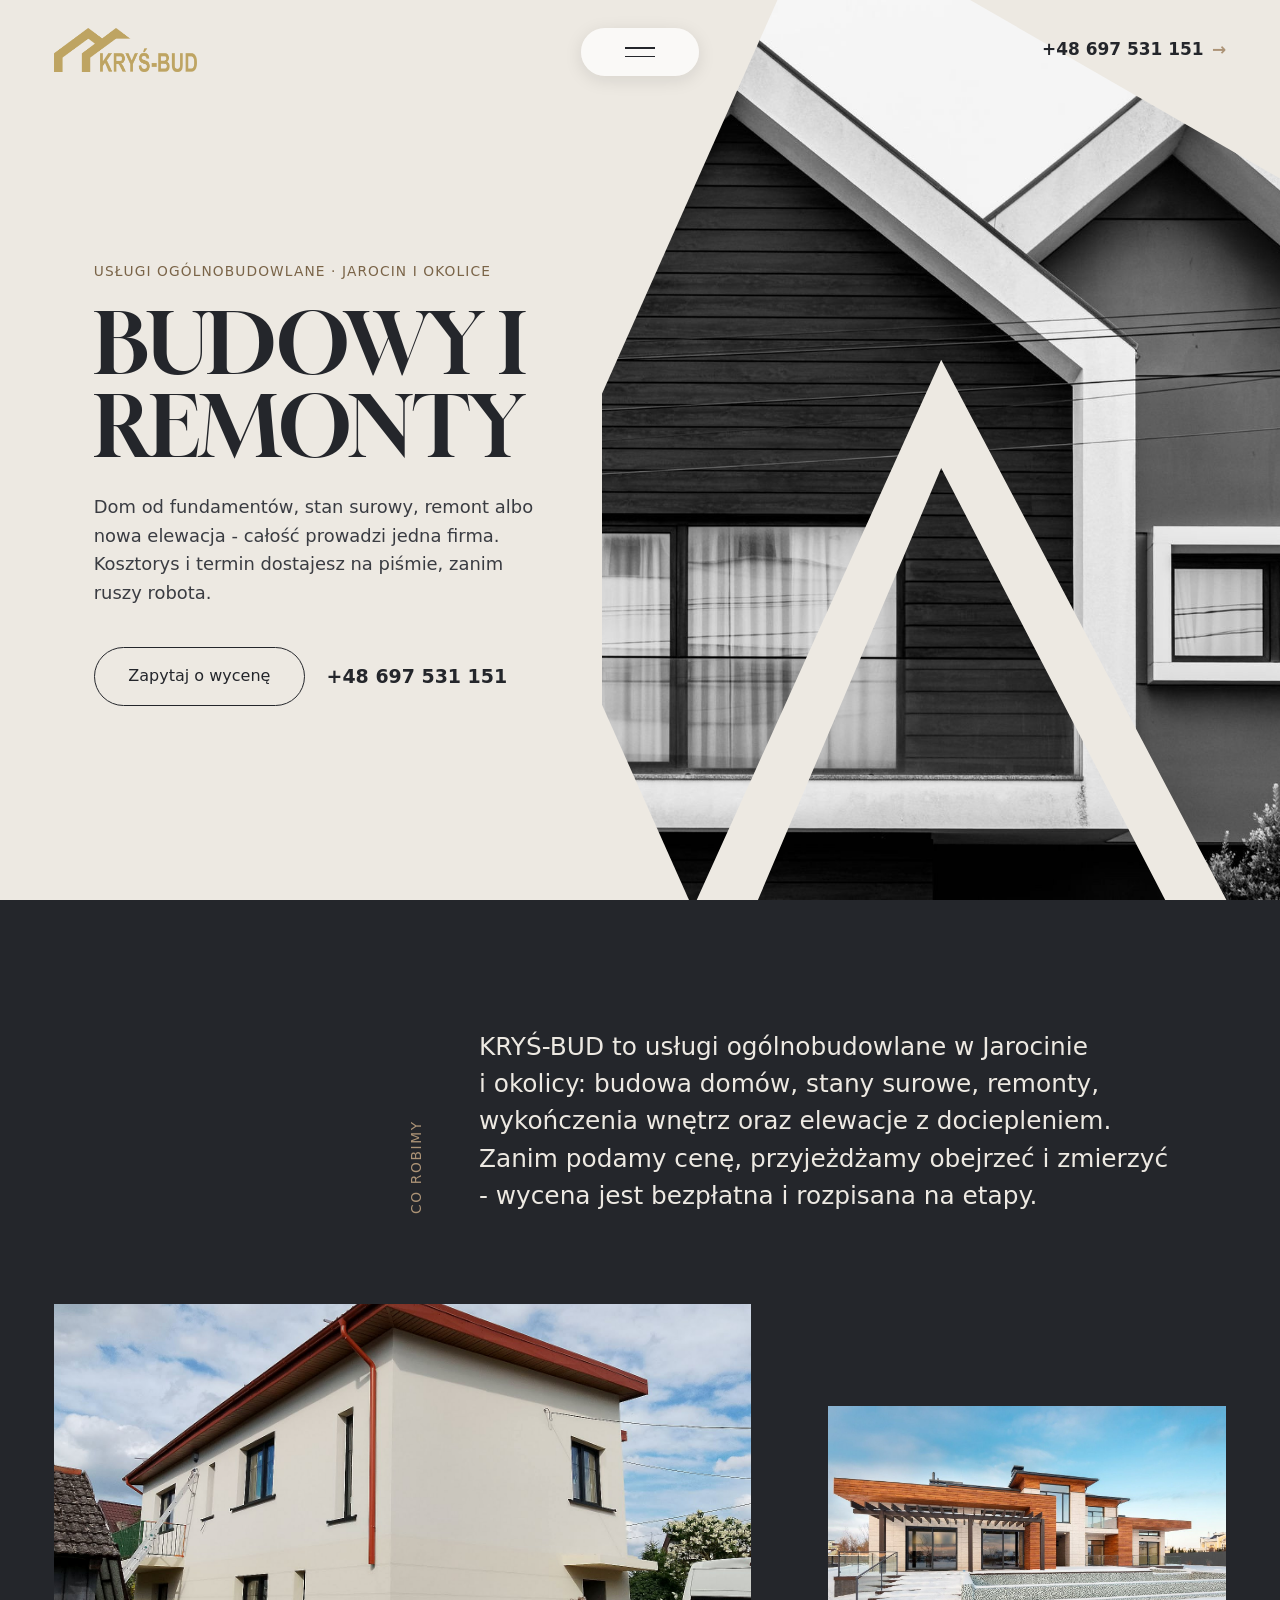
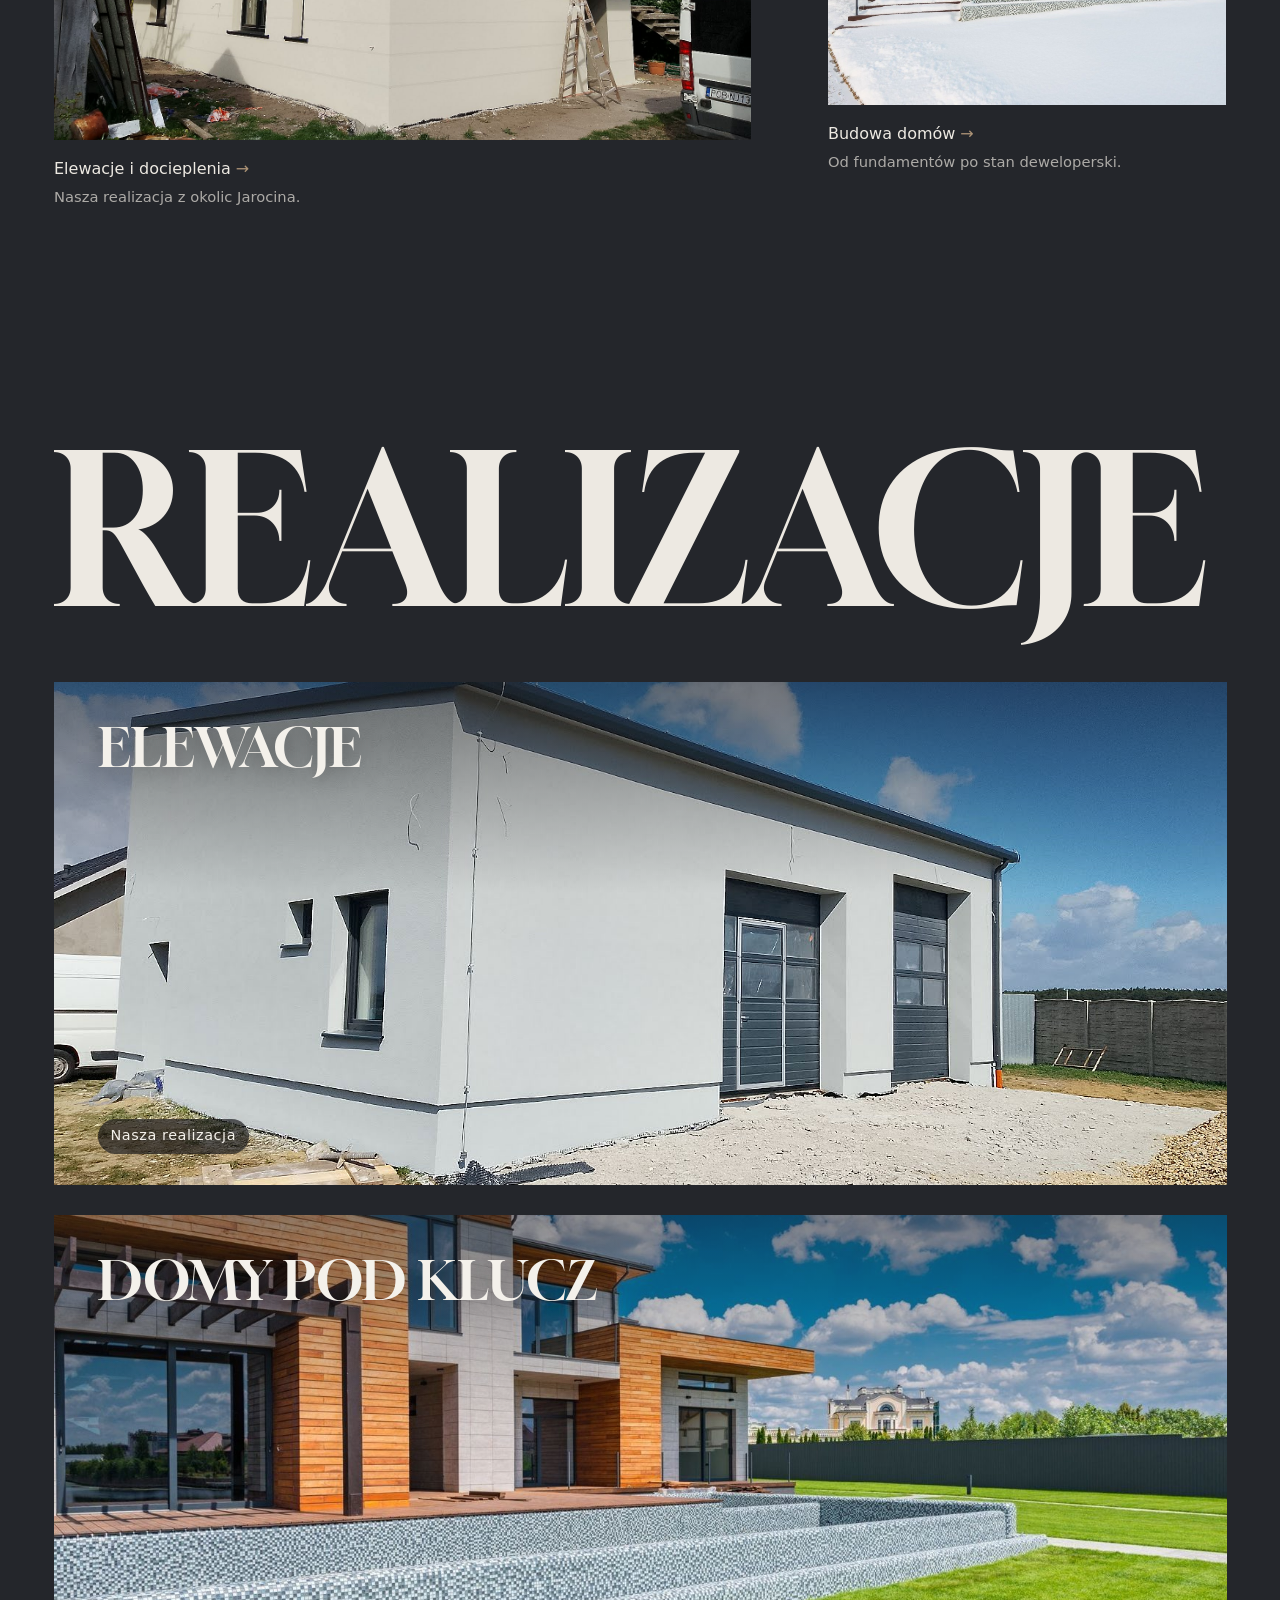
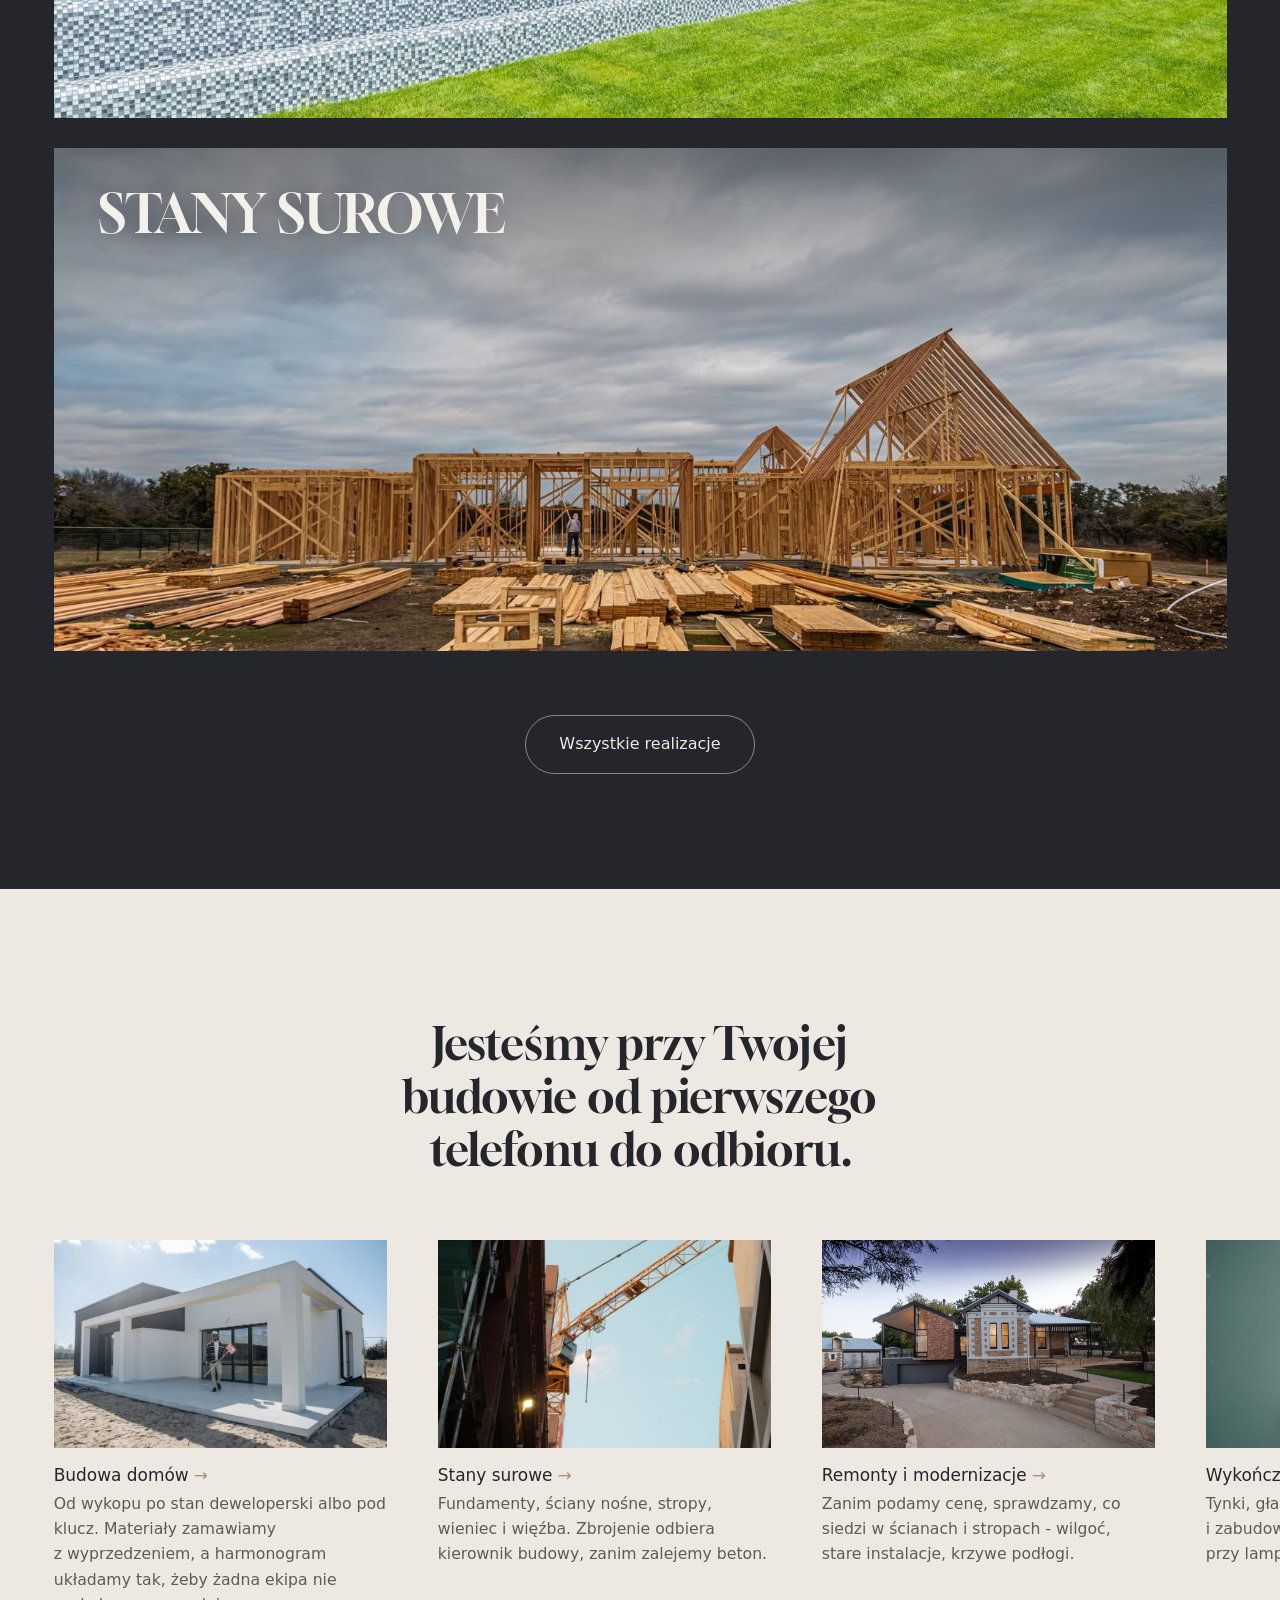
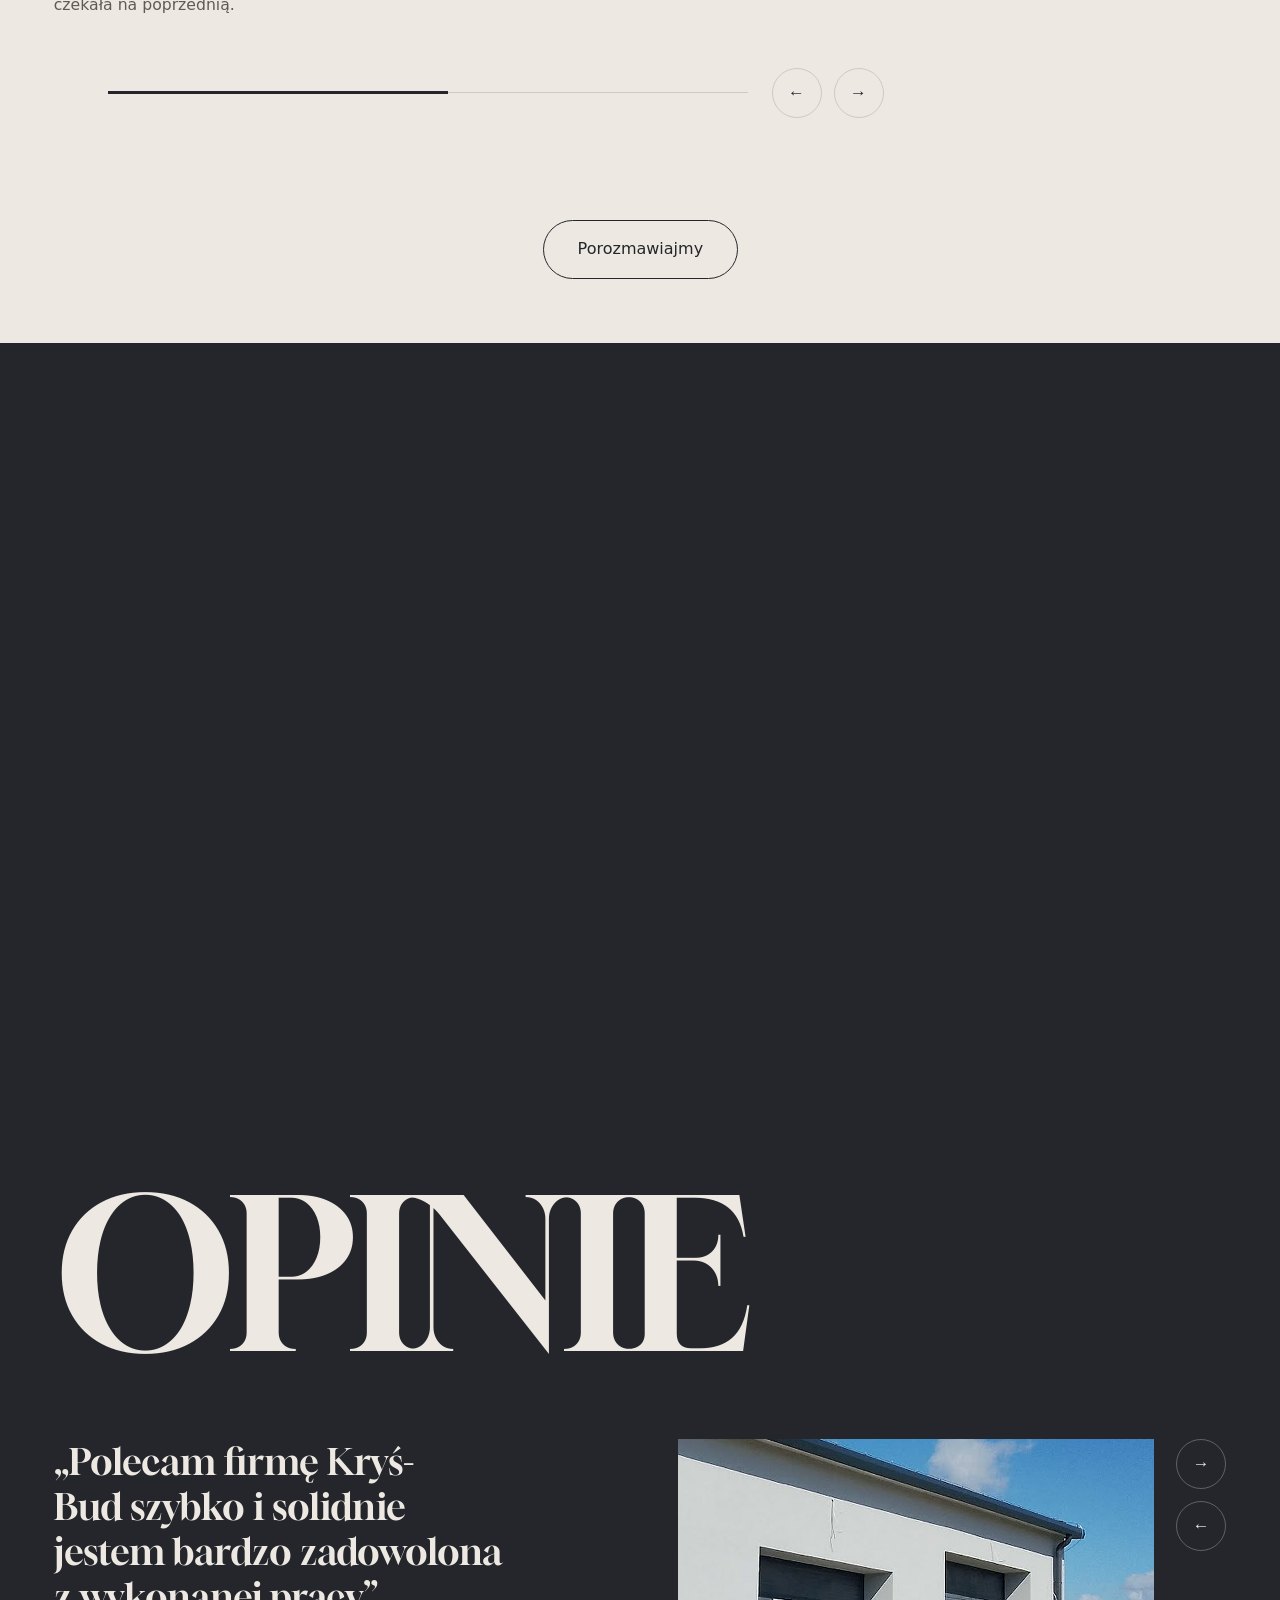
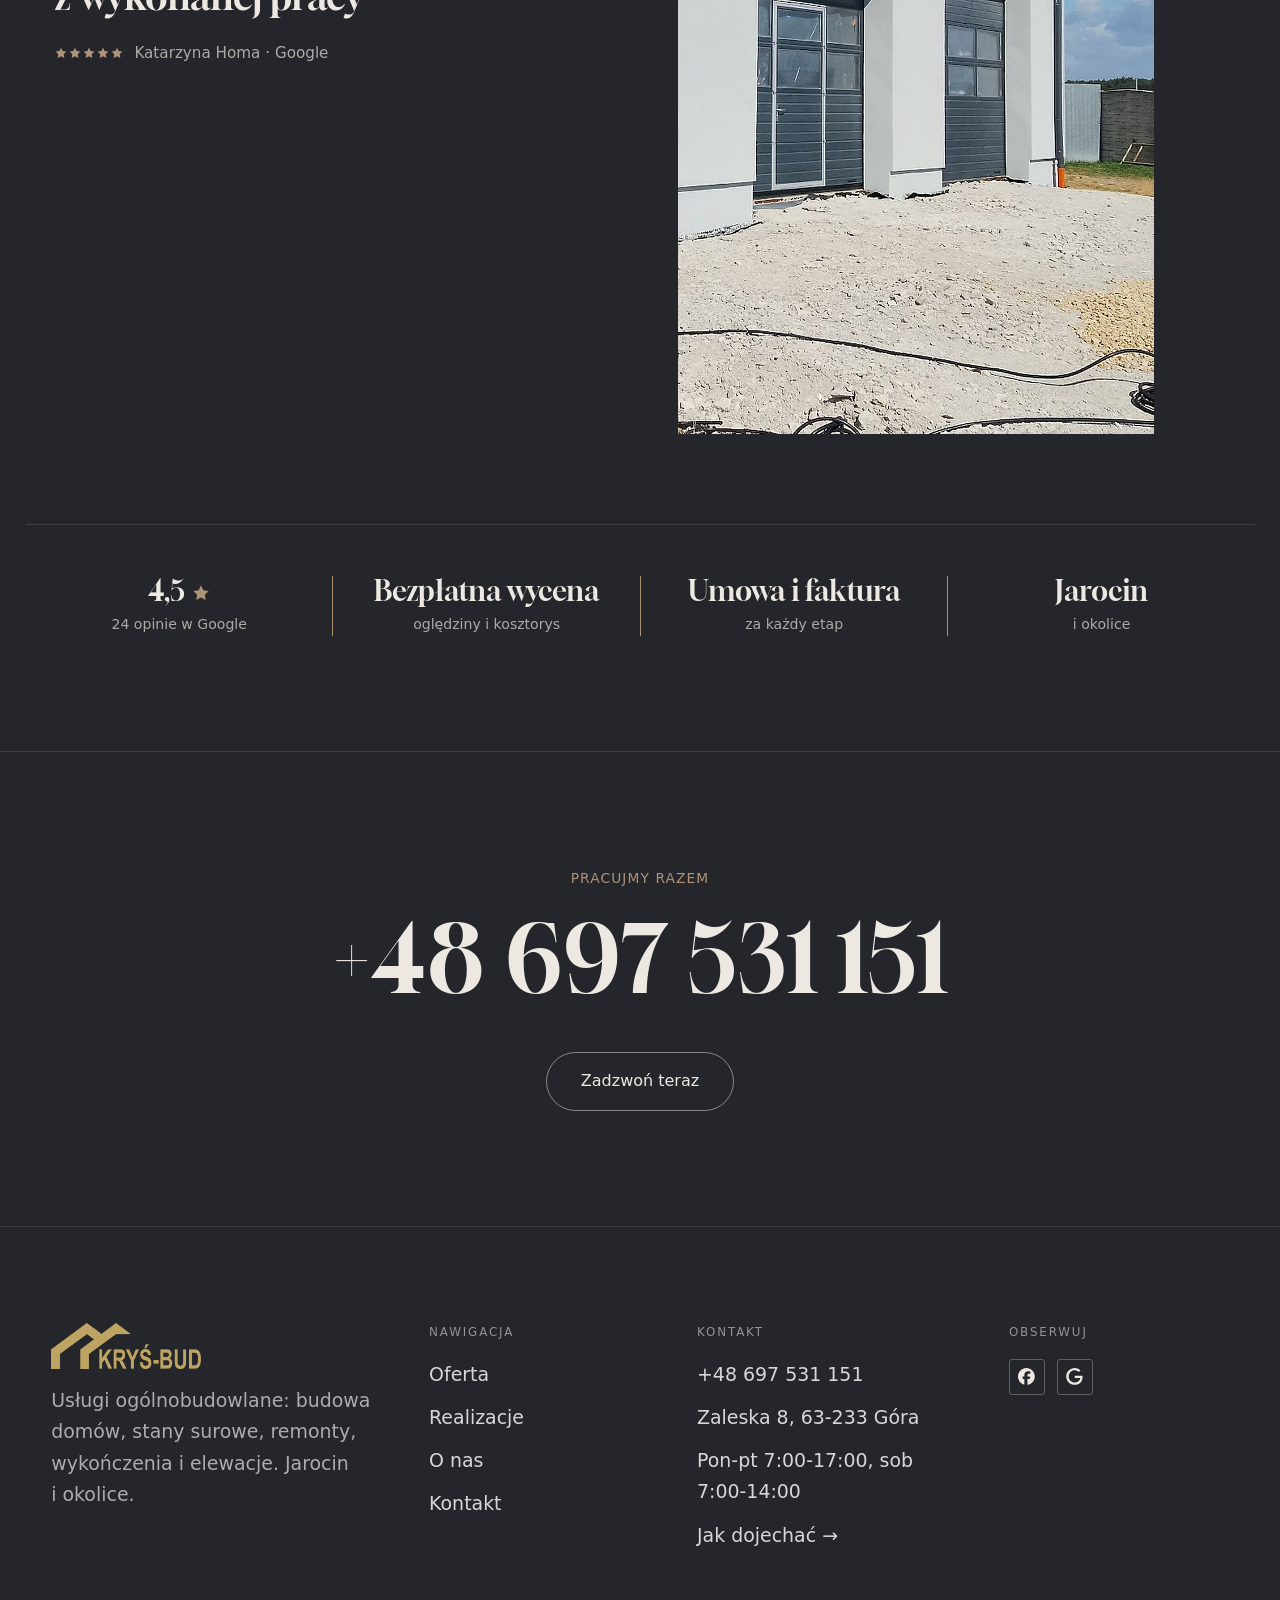
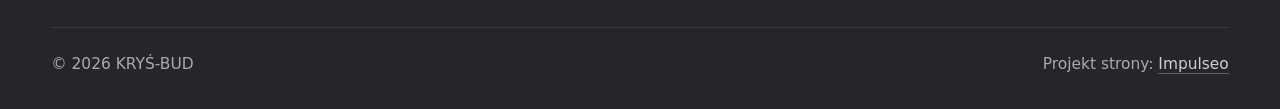
==== commit 910d3d5e: "[claude-edit][cmt:c2838b37-ed70-4877-b9e9-5097b6954565] przebudowa wg wzoru klindworthroofing.com: p" ====
--- a/index.html
+++ b/index.html
@@ -20,203 +20,160 @@
 <script type="application/ld+json">{"@context": "https://schema.org", "@type": "GeneralContractor", "name": "KRYŚ-BUD", "url": "https://kris20032.github.io/krys-bud/", "telephone": "+48697531151", "image": "https://kris20032.github.io/krys-bud/img/og.jpg", "areaServed": "Jarocin", "sameAs": ["https://www.facebook.com/profile.php?id=100090297477698", "https://maps.google.com/?cid=10116416833720711187"]}</script>
 <link rel="preconnect" href="https://fonts.googleapis.com">
 <link rel="preconnect" href="https://fonts.gstatic.com" crossorigin>
-<link href="https://fonts.googleapis.com/css2?family=Space+Grotesk:wght@500;600;700&family=DM+Sans:opsz,wght@9..40,400;9..40,500;9..40,600&display=swap" rel="stylesheet">
-<link rel="stylesheet" href="assets/styles.css?v=0d7a0477">
+<link href="https://fonts.googleapis.com/css2?family=Gloock&display=swap" rel="stylesheet">
+<link href="https://api.fontshare.com/v2/css?f[]=satoshi@400,500,700&display=swap" rel="stylesheet">
+<link rel="stylesheet" href="assets/styles.css?v=20261022">
+<link rel="stylesheet" href="assets/klind.css?v=20261022">
 </head>
 <body>
 
-<header class="nav">
-  <div class="wrap nav-inner">
-    <a class="brand brand-has-logo" href="index.html"><img class="brand-logo" src="img/logo.png" alt="KRYŚ-BUD" width="1100" height="337" decoding="async"></a>
-    <nav class="nav-links">
+<header class="kh">
+  <div class="kh-in">
+    <a class="kh-logo" href="index.html"><img class="brand-logo" src="img/logo.png" alt="KRYŚ-BUD" width="1100" height="337" decoding="async"></a>
+    <span class="kh-spacer" aria-hidden="true"></span>
+    <a class="kh-tel" href="tel:+48697531151">+48 697 531 151 <span class="arr">→</span></a>
+  </div>
+  <button class="kh-burger" aria-label="Menu" aria-expanded="false" aria-controls="kmenu"><span></span><span></span></button>
+</header>
+<div class="kmenu" id="kmenu" aria-hidden="true">
+  <nav class="kmenu-links" aria-label="Menu główne">
+      <a href="index.html" aria-current="page">Start</a>
       <a href="oferta.html">Oferta</a>
       <a href="realizacje.html">Realizacje</a>
-      <a href="o-nas.html">O nas</a>
+      <a href="o-nas.html">O nas</a>
       <a href="kontakt.html">Kontakt</a>
-      <a href="tel:+48697531151" class="btn btn-accent">Zadzwoń +48 697 531 151</a>
-    </nav>
-    <button class="nav-toggle" aria-label="Menu"><span></span><span></span><span></span></button>
+  </nav>
+  <div class="kmenu-side">
+    <div><span class="lbl">Telefon</span><a href="tel:+48697531151">+48 697 531 151</a></div>
+    <div><span class="lbl">Adres</span>Zaleska 8, 63-233 Góra</div>
+    <div><span class="lbl">Godziny</span>Pon-pt 7:00-17:00, sob 7:00-14:00</div>
+    <div><span class="lbl">Obserwuj</span><a href="https://www.facebook.com/profile.php?id=100090297477698" target="_blank" rel="noopener">Facebook</a> · <a href="https://maps.google.com/?cid=10116416833720711187" target="_blank" rel="noopener">Google</a></div>
   </div>
-</header>
+</div>
 
 <main>
-<section class="hero-fach">
-  <img class="hf-photo" src="img/hero.jpg" fetchpriority="high" data-rotate="img/g1.jpg|img/g2.jpg" alt="KRYŚ-BUD" width="1880" height="1253">
-  <div class="hf-panel">
-    <div class="hf-inner">
-      <span class="hf-kicker">Usługi budowlane</span>
-      <h1 class="hf-title">Wykonawca, który trzyma terminy z umowy. <em></em></h1>
-      <p class="hf-lead">Nie zbierasz kilku ekip do jednej budowy - całość prowadzę i za całość odpowiadam. Wiesz, co i kiedy dzieje się na Twojej budowie.</p>
-      <a class="hf-phone" href="tel:+48697531151"><span class="hf-phone-lab">Zadzwoń teraz</span><span class="hf-phone-num"><svg class="ico-tel" width="16" height="16" viewBox="0 0 24 24" fill="none" aria-hidden="true"><path d="M6.6 10.8a15.5 15.5 0 0 0 6.6 6.6l2.2-2.2a1 1 0 0 1 1-.24 11.4 11.4 0 0 0 3.6.58 1 1 0 0 1 1 1V20a1 1 0 0 1-1 1A17 17 0 0 1 3 4a1 1 0 0 1 1-1h3.5a1 1 0 0 1 1 1c0 1.25.2 2.46.58 3.6a1 1 0 0 1-.25 1l-2.23 2.2Z" fill="currentColor"/></svg> +48 697 531 151</span></a>
-      <div class="hf-actions">
-        <a href="kontakt.html" class="btn btn-accent">Wyślij projekt do wyceny <span class="arr">→</span></a>
-        <a href="tel:+48697531151" class="btn btn-ghost hf-ghost">Zadzwoń +48 697 531 151</a>
-      </div>
-      <div class="hf-trust"><svg class="ico-star" width="14" height="14" viewBox="0 0 24 24" style="vertical-align:-2px" aria-hidden="true"><path d="M12 2.8l2.85 5.8 6.4.93-4.63 4.5 1.1 6.37L12 17.4l-5.72 3 1.1-6.37-4.63-4.5 6.4-.93L12 2.8Z" fill="currentColor"/></svg> Ocena 4,5 w Google · 24 opinie</div>
+<section class="kx-hero">
+  <div class="kx-hero-txt">
+    <span class="kx-kicker">Usługi ogólnobudowlane · Jarocin i&nbsp;okolice</span>
+    <h1>Budowy i<br>remonty</h1>
+    <p>Dom od fundamentów, stan surowy, remont albo nowa elewacja - całość prowadzi jedna firma. Kosztorys i&nbsp;termin dostajesz na piśmie, zanim ruszy robota.</p>
+    <div class="kx-hero-cta">
+      <a class="kx-pill" href="kontakt.html">Zapytaj o&nbsp;wycenę</a>
+      <a class="kx-hero-tel" href="tel:+48697531151">+48 697 531 151</a>
+    </div>
+  </div>
+  <div class="kx-hero-art">
+    <img src="img/hero.jpg" fetchpriority="high" alt="Nowoczesny dom jednorodzinny z dwoma szczytami" width="1880" height="1253">
+    <svg viewBox="0 0 100 100" preserveAspectRatio="none" aria-hidden="true" focusable="false">
+      <polygon points="0,0 26,0 0,44"/>
+      <polygon points="0,78 0,100 13,100"/>
+      <polygon points="14,100 50,40 92,100 83,100 50,52 23,100"/>
+      <polygon points="54,0 100,0 100,20"/>
+    </svg>
+  </div>
+</section>
+
+<section class="kx-dark kx-what">
+  <div class="kx-what-top reveal">
+    <span class="kx-vlabel">Co robimy</span>
+    <p>KRYŚ-BUD to usługi ogólnobudowlane w&nbsp;Jarocinie i&nbsp;okolicy: budowa domów, stany surowe, remonty, wykończenia wnętrz oraz elewacje z&nbsp;dociepleniem. Zanim podamy cenę, przyjeżdżamy obejrzeć i&nbsp;zmierzyć - wycena jest bezpłatna i&nbsp;rozpisana na etapy.</p>
+  </div>
+  <div class="kx-what-imgs">
+    <a href="oferta.html" class="reveal"><span class="kx-fig"><img src="img/g1.jpg" alt="Ocieplona elewacja domu - realizacja KRYŚ-BUD" width="1600" height="1200" decoding="async"></span><span class="kx-cap"><b>Elewacje i&nbsp;docieplenia</b><span class="arr">→</span><small>Nasza realizacja z&nbsp;okolic Jarocina.</small></span></a>
+    <a href="oferta.html" class="reveal"><span class="kx-fig"><img src="img/g12.jpg" alt="Dom jednorodzinny" width="1600" height="1065" decoding="async"></span><span class="kx-cap"><b>Budowa domów</b><span class="arr">→</span><small>Od fundamentów po stan deweloperski.</small></span></a>
+  </div>
+</section>
+
+<section class="kx-dark kx-work">
+  <h2 class="kx-giant reveal">Realizacje</h2>
+  <div class="kx-projs">
+    <a class="kx-proj reveal" href="realizacje.html"><img src="img/g2.jpg" alt="Docieplona elewacja budynku - realizacja KRYŚ-BUD" loading="lazy" width="1600" height="1200" decoding="async"><h3>Elewacje</h3><span class="kx-tag">Nasza realizacja</span></a>
+    <a class="kx-proj reveal" href="realizacje.html"><img src="img/g10.jpg" alt="Dom jednorodzinny z drewnianą okładziną" loading="lazy" width="1600" height="1068" decoding="async"><h3>Domy pod klucz</h3></a>
+    <a class="kx-proj reveal" href="realizacje.html"><img src="img/g6.jpg" alt="Konstrukcja domu w stanie surowym" loading="lazy" width="1600" height="1066" decoding="async"><h3>Stany surowe</h3></a>
+  </div>
+  <div class="kx-center reveal on-dark"><a class="kx-pill" href="realizacje.html">Wszystkie realizacje</a></div>
+</section>
+
+<section class="kx-svc">
+  <h2 class="reveal">Jesteśmy przy Twojej budowie od pierwszego telefonu do odbioru.</h2>
+  <div class="kx-slider" data-kx-slider>
+    <div class="kx-track">
+      <a class="kx-card" href="oferta.html"><span class="kx-fig"><img src="img/g5.jpg" alt="Budowa domu jednorodzinnego" loading="lazy" width="1600" height="1068" decoding="async"></span><h3>Budowa domów<span class="arr">→</span></h3><p>Od wykopu po stan deweloperski albo pod klucz. Materiały zamawiamy z&nbsp;wyprzedzeniem, a&nbsp;harmonogram układamy tak, żeby żadna ekipa nie czekała na poprzednią.</p></a>
+      <a class="kx-card" href="oferta.html"><span class="kx-fig"><img src="img/g13.jpg" alt="Budowa w stanie surowym" loading="lazy" width="1600" height="1066" decoding="async"></span><h3>Stany surowe<span class="arr">→</span></h3><p>Fundamenty, ściany nośne, stropy, wieniec i&nbsp;więźba. Zbrojenie odbiera kierownik budowy, zanim zalejemy beton.</p></a>
+      <a class="kx-card" href="oferta.html"><span class="kx-fig"><img src="img/g7.jpg" alt="Wyremontowany dom" loading="lazy" width="1200" height="800" decoding="async"></span><h3>Remonty i&nbsp;modernizacje<span class="arr">→</span></h3><p>Zanim podamy cenę, sprawdzamy, co siedzi w&nbsp;ścianach i&nbsp;stropach - wilgoć, stare instalacje, krzywe podłogi.</p></a>
+      <a class="kx-card" href="oferta.html"><span class="kx-fig"><img src="img/g14.jpg" alt="Szlifowanie gładzi na ścianie" loading="lazy" width="1600" height="1066" decoding="async"></span><h3>Wykończenia wnętrz<span class="arr">→</span></h3><p>Tynki, gładzie, malowanie, podłogi i&nbsp;zabudowy z&nbsp;płyt g-k. Gładzie szlifujemy przy lampie, która pokazuje każdą falę.</p></a>
+      <a class="kx-card" href="oferta.html"><span class="kx-fig"><img src="img/g3.jpg" alt="Ocieplona elewacja - realizacja KRYŚ-BUD" loading="lazy" width="1400" height="1050" decoding="async"></span><h3>Elewacje i&nbsp;docieplenia<span class="arr">→</span></h3><p>Najpierw sprawdzamy, co jest pod starą elewacją, zamiast kleić nową warstwę na słabą.</p></a>
+      <a class="kx-card" href="oferta.html"><span class="kx-fig"><img src="img/g8.jpg" alt="Mur z cegły" loading="lazy" width="1600" height="1066" decoding="async"></span><h3>Prace murarskie i&nbsp;tynkarskie<span class="arr">→</span></h3><p>Ściany działowe, kominy, murowane ogrodzenia, tynki maszynowe i&nbsp;tradycyjne.</p></a>
+    </div>
+    <div class="kx-ctrl">
+      <div class="kx-prog" aria-hidden="true"><i></i></div>
+      <div class="kx-arrows"><button type="button" data-prev aria-label="Poprzednia usługa">←</button><button type="button" data-next aria-label="Następna usługa">→</button></div>
     </div>
   </div>
 </section>
-<section class="fach-promise">
-  <div class="wrap">
-    <ul class="fp-row reveal"><li>Bezpłatna wycena</li><li>Dojazd: Jarocin i okolice</li><li>Gwarancja na robociznę</li></ul>
-  </div>
+
+<section class="kx-talk">
+  <a class="kx-pill reveal" href="kontakt.html">Porozmawiajmy</a>
 </section>
-<section class="opinie-mini" aria-label="Opinie klientów">
-  <div class="wrap">
-    <div class="om-row">
-      <div class="om-item reveal"><blockquote>„Polecam firmę Kryś-Bud szybko i solidnie jestem bardzo zadowolona z wykonanej pracy”</blockquote><span class="om-autor">Katarzyna Homa</span></div>
-      <div class="om-item reveal"><blockquote>„Polecam te firmę szybka profesjonalna praca na pewno jeszcze skorzystam z ich usług”</blockquote><span class="om-autor">Renata Tomczak</span></div>
+<section class="stopklatka kx-stop" aria-hidden="true">
+  <div class="stk-bg" style="background-image:url(img/about.jpg)"></div>
+</section>
+
+<section class="kx-dark kx-kudos on-dark">
+  <h2 class="kx-giant reveal">Opinie</h2>
+  <div class="kx-kudos-grid">
+    <div class="kx-quotes">
+      <figure class="kx-q on"><blockquote>„Polecam firmę Kryś-Bud szybko i&nbsp;solidnie jestem bardzo zadowolona z&nbsp;wykonanej pracy”</blockquote><figcaption class="who"><b class="stars"><svg class="ico-star" width="14" height="14" viewBox="0 0 24 24" style="vertical-align:-2px" aria-hidden="true"><path d="M12 2.8l2.85 5.8 6.4.93-4.63 4.5 1.1 6.37L12 17.4l-5.72 3 1.1-6.37-4.63-4.5 6.4-.93L12 2.8Z" fill="currentColor"/></svg><svg class="ico-star" width="14" height="14" viewBox="0 0 24 24" style="vertical-align:-2px" aria-hidden="true"><path d="M12 2.8l2.85 5.8 6.4.93-4.63 4.5 1.1 6.37L12 17.4l-5.72 3 1.1-6.37-4.63-4.5 6.4-.93L12 2.8Z" fill="currentColor"/></svg><svg class="ico-star" width="14" height="14" viewBox="0 0 24 24" style="vertical-align:-2px" aria-hidden="true"><path d="M12 2.8l2.85 5.8 6.4.93-4.63 4.5 1.1 6.37L12 17.4l-5.72 3 1.1-6.37-4.63-4.5 6.4-.93L12 2.8Z" fill="currentColor"/></svg><svg class="ico-star" width="14" height="14" viewBox="0 0 24 24" style="vertical-align:-2px" aria-hidden="true"><path d="M12 2.8l2.85 5.8 6.4.93-4.63 4.5 1.1 6.37L12 17.4l-5.72 3 1.1-6.37-4.63-4.5 6.4-.93L12 2.8Z" fill="currentColor"/></svg><svg class="ico-star" width="14" height="14" viewBox="0 0 24 24" style="vertical-align:-2px" aria-hidden="true"><path d="M12 2.8l2.85 5.8 6.4.93-4.63 4.5 1.1 6.37L12 17.4l-5.72 3 1.1-6.37-4.63-4.5 6.4-.93L12 2.8Z" fill="currentColor"/></svg></b>Katarzyna Homa · Google</figcaption></figure>
+      <figure class="kx-q"><blockquote>„Polecam te firmę szybka profesjonalna praca na pewno jeszcze skorzystam z&nbsp;ich usług”</blockquote><figcaption class="who"><b class="stars"><svg class="ico-star" width="14" height="14" viewBox="0 0 24 24" style="vertical-align:-2px" aria-hidden="true"><path d="M12 2.8l2.85 5.8 6.4.93-4.63 4.5 1.1 6.37L12 17.4l-5.72 3 1.1-6.37-4.63-4.5 6.4-.93L12 2.8Z" fill="currentColor"/></svg><svg class="ico-star" width="14" height="14" viewBox="0 0 24 24" style="vertical-align:-2px" aria-hidden="true"><path d="M12 2.8l2.85 5.8 6.4.93-4.63 4.5 1.1 6.37L12 17.4l-5.72 3 1.1-6.37-4.63-4.5 6.4-.93L12 2.8Z" fill="currentColor"/></svg><svg class="ico-star" width="14" height="14" viewBox="0 0 24 24" style="vertical-align:-2px" aria-hidden="true"><path d="M12 2.8l2.85 5.8 6.4.93-4.63 4.5 1.1 6.37L12 17.4l-5.72 3 1.1-6.37-4.63-4.5 6.4-.93L12 2.8Z" fill="currentColor"/></svg><svg class="ico-star" width="14" height="14" viewBox="0 0 24 24" style="vertical-align:-2px" aria-hidden="true"><path d="M12 2.8l2.85 5.8 6.4.93-4.63 4.5 1.1 6.37L12 17.4l-5.72 3 1.1-6.37-4.63-4.5 6.4-.93L12 2.8Z" fill="currentColor"/></svg><svg class="ico-star" width="14" height="14" viewBox="0 0 24 24" style="vertical-align:-2px" aria-hidden="true"><path d="M12 2.8l2.85 5.8 6.4.93-4.63 4.5 1.1 6.37L12 17.4l-5.72 3 1.1-6.37-4.63-4.5 6.4-.93L12 2.8Z" fill="currentColor"/></svg></b>Renata Tomczak · Google</figcaption></figure>
+    </div>
+    <div class="kx-kudos-art">
+      <span class="kx-fig"><img src="img/g4.jpg" alt="Docieplona ściana budynku - realizacja KRYŚ-BUD" loading="lazy" width="1400" height="1050" decoding="async"></span>
+      <div class="kx-arrows"><button type="button" data-qnext aria-label="Następna opinia">→</button><button type="button" data-qprev aria-label="Poprzednia opinia">←</button></div>
     </div>
   </div>
+  <ul class="kx-trust reveal">
+    <li><a href="https://maps.google.com/?cid=10116416833720711187" target="_blank" rel="noopener"><span class="k">4,5 <svg class="ico-star" width="20" height="20" viewBox="0 0 24 24" style="vertical-align:-2px" aria-hidden="true"><path d="M12 2.8l2.85 5.8 6.4.93-4.63 4.5 1.1 6.37L12 17.4l-5.72 3 1.1-6.37-4.63-4.5 6.4-.93L12 2.8Z" fill="currentColor"/></svg></span><span class="v">24 opinie w&nbsp;Google</span></a></li>
+    <li><span class="k">Bezpłatna wycena</span><span class="v">oględziny i&nbsp;kosztorys</span></li>
+    <li><span class="k">Umowa i&nbsp;faktura</span><span class="v">za każdy etap</span></li>
+    <li><span class="k">Jarocin</span><span class="v">i&nbsp;okolice</span></li>
+  </ul>
 </section>
-<section class="gateways-band">
-  <div class="wrap">
-    <div class="gateways">
-      <a href="oferta.html" class="gateway reveal"><img src="img/g5.jpg" alt="Budowa domów" loading="lazy" width="1600" height="1068" decoding="async"><span class="g-ttl">Budowa domów</span></a>
-      <a href="oferta.html" class="gateway reveal"><img src="img/g6.jpg" alt="Stany surowe" loading="lazy" width="1600" height="1066" decoding="async"><span class="g-ttl">Stany surowe</span></a>
-      <a href="oferta.html" class="gateway reveal"><img src="img/g7.jpg" alt="Remonty i modernizacje" loading="lazy" width="1200" height="800" decoding="async"><span class="g-ttl">Remonty i modernizacje</span></a>
-    </div>
-  </div>
-</section>
-<section class="proces proces-os fachowcy">
-  <div class="wrap proc-grid">
-    <div class="proc-side">
-      <div class="head reveal">
-        <span class="eyebrow">Jak pracujemy</span>
-        <h2>Wiesz, na czym stoisz - na każdym etapie</h2>
-        <p>Od pierwszego telefonu do odbioru roboty - krok po kroku.</p>
-      </div>
-      <div class="proc-count" aria-hidden="true"><span class="pc-cur">01</span><span class="pc-all">/ 04</span></div>
-      <div class="proc-bar" aria-hidden="true"><i></i></div>
-      <p class="proc-now" aria-hidden="true">Rozmowa i oględziny</p>
-    </div>
-    <ol class="proces-line">
-      <li class="reveal"><span class="pno">01</span><h3>Rozmowa i oględziny</h3><p>Telefon i krótka rozmowa o zakresie. Na oględziny przyjadę z miarką i notesem, nie z gotową umową do podpisu.</p></li>
-      <li class="reveal"><span class="pno">02</span><h3>Kosztorys i umowa</h3><p>Dostajesz kosztorys rozpisany na etapy i materiały oraz termin - wszystko na piśmie, zanim cokolwiek ruszy.</p></li>
-      <li class="reveal"><span class="pno">03</span><h3>Budowa etapami</h3><p>Robota idzie etapami z odbiorami - każdy zamykamy razem, zanim zacznę następny. Płacisz za to, co już stoi.</p></li>
-      <li class="reveal"><span class="pno">04</span><h3>Odbiór i gwarancja</h3><p>Przechodzimy robotę razem, punkt po punkcie. Usterki z przeglądu poprawiam przed rozliczeniem końcowym, nie po nim.</p></li>
-    </ol>
-  </div>
-</section>
-<section>
-  <div class="wrap">
-    <div class="head reveal">
-      <span class="eyebrow">Realizacje</span>
-      <h2>Zdjęcia z placu</h2>
-      <p>Przykłady realizacji i inspiracji - od stanu surowego po gotową elewację. O zdjęcia z budów podobnych do Twojej zapytaj przez telefon.</p>
-    </div>
-    <div class="gallery">
-      <div class="tile t-two3 reveal"><img src="img/g3.jpg" alt="KRYŚ-BUD" loading="lazy" width="1400" height="1050" decoding="async"></div>
-      <div class="tile t-third reveal"><img src="img/g4.jpg" alt="KRYŚ-BUD" loading="lazy" width="1400" height="1050" decoding="async"></div>
-      <div class="tile t-third reveal"><img src="img/g8.jpg" alt="KRYŚ-BUD" loading="lazy" width="1600" height="1066" decoding="async"></div>
-      <div class="tile t-third reveal"><img src="img/g9.jpg" alt="KRYŚ-BUD" loading="lazy" width="1600" height="1066" decoding="async"></div>
-      <div class="tile t-third reveal"><img src="img/g10.jpg" alt="KRYŚ-BUD" loading="lazy" width="1600" height="1068" decoding="async"></div>
-    </div>
-    <div style="margin-top:var(--space-7)" class="reveal"><a href="realizacje.html" class="btn btn-accent">Pełna galeria <span class="arr">→</span></a></div>
-  </div>
-</section>
-<section class="fach-uslugi">
-  <div class="wrap">
-    <div class="head reveal">
-      <span class="eyebrow">Oferta</span>
-      <h2>Co robię</h2>
-      <p>Zakres prac, jaki robię najczęściej - pełny opis i wycenę znajdziesz niżej.</p>
-    </div>
-    <ul class="fu-list">
-      <li class="fu-row reveal"><div class="fu-name">Budowa domów</div><div class="fu-desc">Prowadzę budowę od wykopu po stan deweloperski albo pod klucz. Pilnuję zgodności z projektem, zamawiam materiały z wyprzedzeniem i układam harmonogram tak, żeby żadna ekipa nie czekała na poprzednią.</div><a class="fu-cta" href="kontakt.html">Wycena <span class="arr">→</span></a></li>
-      <li class="fu-row reveal"><div class="fu-name">Stany surowe</div><div class="fu-desc">Fundamenty, ściany nośne, stropy, wieniec i więźba pod dach. Zbrojenie wiążę według projektu i wołam kierownika budowy na odbiór, zanim zaleję beton - tego etapu nie da się poprawić po fakcie.</div><a class="fu-cta" href="kontakt.html">Wycena <span class="arr">→</span></a></li>
-      <li class="fu-row reveal"><div class="fu-name">Remonty i modernizacje</div><div class="fu-desc">Stary dom po rodzicach albo mieszkanie z rynku wtórnego? Zanim podam cenę, sprawdzam, co naprawdę siedzi w ścianach i stropach - wilgoć, stare instalacje, krzywe podłogi.</div><a class="fu-cta" href="kontakt.html">Wycena <span class="arr">→</span></a></li>
-      <li class="fu-row reveal"><div class="fu-name">Wykończenia wnętrz</div><div class="fu-desc">Tynki, gładzie, malowanie, podłogi i zabudowy z płyt g-k. Gładzie szlifuję przy lampie, bo dopiero ostre światło pokazuje każdą falę na ścianie.</div><a class="fu-cta" href="kontakt.html">Wycena <span class="arr">→</span></a></li>
-      <li class="fu-row reveal"><div class="fu-name">Elewacje i docieplenia</div><div class="fu-desc">Stara elewacja pęka, łapie wilgoć albo zieleni się od północy? Najpierw sprawdzam, co siedzi pod spodem, zamiast kleić nową warstwę na słabą.</div><a class="fu-cta" href="kontakt.html">Wycena <span class="arr">→</span></a></li>
-      <li class="fu-row reveal"><div class="fu-name">Prace murarskie i tynkarskie</div><div class="fu-desc">Ściany działowe, kominy, murowane ogrodzenia, tynki maszynowe i tradycyjne.</div><a class="fu-cta" href="kontakt.html">Wycena <span class="arr">→</span></a></li>
-    </ul>
-    <div style="margin-top:var(--space-7)" class="reveal"><a href="oferta.html" class="btn btn-ghost">Pełna oferta <span class="arr">→</span></a></div>
-  </div>
-</section>
-<section class="stopklatka" aria-hidden="true">
-  <div class="stk-bg" style="background-image:url(img/g11.jpg)"></div>
-</section>
-<section class="opinie">
-  <div class="wrap">
-    <div class="head center reveal">
-      <span class="eyebrow">Opinie</span>
-      <h2>Co mówią klienci</h2>
-    </div>
-    <p class="op-meta reveal"><span class="g-badge"><svg class="gb-ico" viewBox="0 0 24 24" width="18" height="18" aria-hidden="true"><path fill="#4285F4" d="M22.56 12.25c0-.78-.07-1.53-.2-2.25H12v4.26h5.92c-.26 1.37-1.04 2.53-2.21 3.31v2.77h3.57c2.08-1.92 3.28-4.74 3.28-8.09z"/><path fill="#34A853" d="M12 23c2.97 0 5.46-.98 7.28-2.66l-3.57-2.77c-.98.66-2.23 1.06-3.71 1.06-2.86 0-5.29-1.93-6.16-4.53H2.18v2.84C3.99 20.53 7.7 23 12 23z"/><path fill="#FBBC05" d="M5.84 14.09c-.22-.66-.35-1.36-.35-2.09s.13-1.43.35-2.09V7.07H2.18C1.43 8.55 1 10.22 1 12s.43 3.45 1.18 4.93l2.85-2.22.81-.62z"/><path fill="#EA4335" d="M12 5.38c1.62 0 3.06.56 4.21 1.64l3.15-3.15C17.45 2.09 14.97 1 12 1 7.7 1 3.99 3.47 2.18 7.07l3.66 2.84c.87-2.6 3.3-4.53 6.16-4.53z"/></svg><b class="gb-ocena">4,5</b><svg class="gb-stars" viewBox="0 0 90 18" width="74" height="14.8" aria-hidden="true"><g fill="currentColor" opacity=".26"><path transform="translate(0,0)" d="M9 1.6l2.2 4.46 4.92.72-3.56 3.47.84 4.9L9 12.74l-4.4 2.31.84-4.9L1.88 6.68l4.92-.72L9 1.6Z"/><path transform="translate(18,0)" d="M9 1.6l2.2 4.46 4.92.72-3.56 3.47.84 4.9L9 12.74l-4.4 2.31.84-4.9L1.88 6.68l4.92-.72L9 1.6Z"/><path transform="translate(36,0)" d="M9 1.6l2.2 4.46 4.92.72-3.56 3.47.84 4.9L9 12.74l-4.4 2.31.84-4.9L1.88 6.68l4.92-.72L9 1.6Z"/><path transform="translate(54,0)" d="M9 1.6l2.2 4.46 4.92.72-3.56 3.47.84 4.9L9 12.74l-4.4 2.31.84-4.9L1.88 6.68l4.92-.72L9 1.6Z"/><path transform="translate(72,0)" d="M9 1.6l2.2 4.46 4.92.72-3.56 3.47.84 4.9L9 12.74l-4.4 2.31.84-4.9L1.88 6.68l4.92-.72L9 1.6Z"/></g><clipPath id="gs900"><rect x="0" y="0" width="81.0" height="18"/></clipPath><g fill="#FBBC04" clip-path="url(#gs900)"><path transform="translate(0,0)" d="M9 1.6l2.2 4.46 4.92.72-3.56 3.47.84 4.9L9 12.74l-4.4 2.31.84-4.9L1.88 6.68l4.92-.72L9 1.6Z"/><path transform="translate(18,0)" d="M9 1.6l2.2 4.46 4.92.72-3.56 3.47.84 4.9L9 12.74l-4.4 2.31.84-4.9L1.88 6.68l4.92-.72L9 1.6Z"/><path transform="translate(36,0)" d="M9 1.6l2.2 4.46 4.92.72-3.56 3.47.84 4.9L9 12.74l-4.4 2.31.84-4.9L1.88 6.68l4.92-.72L9 1.6Z"/><path transform="translate(54,0)" d="M9 1.6l2.2 4.46 4.92.72-3.56 3.47.84 4.9L9 12.74l-4.4 2.31.84-4.9L1.88 6.68l4.92-.72L9 1.6Z"/><path transform="translate(72,0)" d="M9 1.6l2.2 4.46 4.92.72-3.56 3.47.84 4.9L9 12.74l-4.4 2.31.84-4.9L1.88 6.68l4.92-.72L9 1.6Z"/></g></svg><span class="gb-txt">24 opinie w Google</span></span></p>
-    <p class="op-meta reveal"><a class="op-google" href="https://maps.google.com/?cid=10116416833720711187" target="_blank" rel="noopener"><svg class="op-g-ico" viewBox="0 0 24 24" width="17" height="17" aria-hidden="true"><path fill="#4285F4" d="M22.56 12.25c0-.78-.07-1.53-.2-2.25H12v4.26h5.92c-.26 1.37-1.04 2.53-2.21 3.31v2.77h3.57c2.08-1.92 3.28-4.74 3.28-8.09z"/><path fill="#34A853" d="M12 23c2.97 0 5.46-.98 7.28-2.66l-3.57-2.77c-.98.66-2.23 1.06-3.71 1.06-2.86 0-5.29-1.93-6.16-4.53H2.18v2.84C3.99 20.53 7.7 23 12 23z"/><path fill="#FBBC05" d="M5.84 14.09c-.22-.66-.35-1.36-.35-2.09s.13-1.43.35-2.09V7.07H2.18C1.43 8.55 1 10.22 1 12s.43 3.45 1.18 4.93l2.85-2.22.81-.62z"/><path fill="#EA4335" d="M12 5.38c1.62 0 3.06.56 4.21 1.64l3.15-3.15C17.45 2.09 14.97 1 12 1 7.7 1 3.99 3.47 2.18 7.07l3.66 2.84c.87-2.6 3.3-4.53 6.16-4.53z"/></svg><span>Zobacz opinie w Google</span><span class="arr">→</span></a></p>
-    <div class="opinie-grid">
-      <figure class="op-card reveal"><span class="op-star"><svg class="ico-star" width="14" height="14" viewBox="0 0 24 24" style="vertical-align:-2px" aria-hidden="true"><path d="M12 2.8l2.85 5.8 6.4.93-4.63 4.5 1.1 6.37L12 17.4l-5.72 3 1.1-6.37-4.63-4.5 6.4-.93L12 2.8Z" fill="currentColor"/></svg><svg class="ico-star" width="14" height="14" viewBox="0 0 24 24" style="vertical-align:-2px" aria-hidden="true"><path d="M12 2.8l2.85 5.8 6.4.93-4.63 4.5 1.1 6.37L12 17.4l-5.72 3 1.1-6.37-4.63-4.5 6.4-.93L12 2.8Z" fill="currentColor"/></svg><svg class="ico-star" width="14" height="14" viewBox="0 0 24 24" style="vertical-align:-2px" aria-hidden="true"><path d="M12 2.8l2.85 5.8 6.4.93-4.63 4.5 1.1 6.37L12 17.4l-5.72 3 1.1-6.37-4.63-4.5 6.4-.93L12 2.8Z" fill="currentColor"/></svg><svg class="ico-star" width="14" height="14" viewBox="0 0 24 24" style="vertical-align:-2px" aria-hidden="true"><path d="M12 2.8l2.85 5.8 6.4.93-4.63 4.5 1.1 6.37L12 17.4l-5.72 3 1.1-6.37-4.63-4.5 6.4-.93L12 2.8Z" fill="currentColor"/></svg><svg class="ico-star" width="14" height="14" viewBox="0 0 24 24" style="vertical-align:-2px" aria-hidden="true"><path d="M12 2.8l2.85 5.8 6.4.93-4.63 4.5 1.1 6.37L12 17.4l-5.72 3 1.1-6.37-4.63-4.5 6.4-.93L12 2.8Z" fill="currentColor"/></svg></span><blockquote>Polecam firmę Kryś-Bud szybko i solidnie jestem bardzo zadowolona z wykonanej pracy</blockquote><span class="op-autor">Katarzyna Homa</span></figure>
-      <figure class="op-card reveal"><span class="op-star"><svg class="ico-star" width="14" height="14" viewBox="0 0 24 24" style="vertical-align:-2px" aria-hidden="true"><path d="M12 2.8l2.85 5.8 6.4.93-4.63 4.5 1.1 6.37L12 17.4l-5.72 3 1.1-6.37-4.63-4.5 6.4-.93L12 2.8Z" fill="currentColor"/></svg><svg class="ico-star" width="14" height="14" viewBox="0 0 24 24" style="vertical-align:-2px" aria-hidden="true"><path d="M12 2.8l2.85 5.8 6.4.93-4.63 4.5 1.1 6.37L12 17.4l-5.72 3 1.1-6.37-4.63-4.5 6.4-.93L12 2.8Z" fill="currentColor"/></svg><svg class="ico-star" width="14" height="14" viewBox="0 0 24 24" style="vertical-align:-2px" aria-hidden="true"><path d="M12 2.8l2.85 5.8 6.4.93-4.63 4.5 1.1 6.37L12 17.4l-5.72 3 1.1-6.37-4.63-4.5 6.4-.93L12 2.8Z" fill="currentColor"/></svg><svg class="ico-star" width="14" height="14" viewBox="0 0 24 24" style="vertical-align:-2px" aria-hidden="true"><path d="M12 2.8l2.85 5.8 6.4.93-4.63 4.5 1.1 6.37L12 17.4l-5.72 3 1.1-6.37-4.63-4.5 6.4-.93L12 2.8Z" fill="currentColor"/></svg><svg class="ico-star" width="14" height="14" viewBox="0 0 24 24" style="vertical-align:-2px" aria-hidden="true"><path d="M12 2.8l2.85 5.8 6.4.93-4.63 4.5 1.1 6.37L12 17.4l-5.72 3 1.1-6.37-4.63-4.5 6.4-.93L12 2.8Z" fill="currentColor"/></svg></span><blockquote>Polecam te firmę szybka profesjonalna praca na pewno jeszcze skorzystam z ich usług</blockquote><span class="op-autor">Renata Tomczak</span></figure>
-    </div>
-  </div>
-</section>
-<section class="obszar">
-  <div class="wrap">
-    <div class="head center reveal">
-      <span class="eyebrow">Obszar działania</span>
-      <h2>Dojeżdżamy do Ciebie</h2>
-    </div>
-    <p class="obszar-txt reveal" style="text-align:center;max-width:60ch;margin:0 auto 1.4rem">Nie wiesz, czy dojadę na Twoją budowę? Zadzwoń i podaj adres. Jak nie dojeżdżam, powiem wprost i nie zajmę Ci dnia.</p>
-    <ul class="obszar-list reveal"><li class="is-home">Jarocin</li><li>+ okolice</li></ul>
-    <div class="obszar-mapa reveal" style="margin-top:var(--space-7)">
-      <iframe title="Obszar działania - Jarocin i okolice" src="https://maps.google.com/maps?q=51.9781739%2C17.3686478&amp;z=11&amp;output=embed" loading="lazy" referrerpolicy="no-referrer-when-downgrade" style="width:100%;height:clamp(280px,38vh,420px);border:0;display:block;border-radius:var(--r-md)"></iframe>
-    </div>
-  </div>
-</section>
-<section class="faq-klinika">
-  <div class="wrap">
-    <div class="head center reveal">
-      <span class="eyebrow">Częste pytania</span>
-      <h2>Dobrze wiedzieć</h2>
-    </div>
-    <div class="faq-list">
-      <details class="faq-item reveal"><summary>Ile to będzie kosztowało?</summary><p>Zależy od zakresu i materiałów - dlatego najpierw jadę obejrzeć i zmierzyć, a dopiero potem liczę. Dostajesz kosztorys rozpisany na pozycje, nie jedną kwotę z sufitu.</p></details>
-      <details class="faq-item reveal"><summary>Czy wycena jest płatna?</summary><p>Nie. Oględziny i kosztorys w Jarocinie i najbliższej okolicy są bezpłatne i do niczego nie zobowiązują.</p></details>
-      <details class="faq-item reveal"><summary>Kiedy możesz zacząć?</summary><p>Terminy ustawiam z wyprzedzeniem, bo budowę prowadzę do końca, zamiast żonglować kilkoma naraz. Zadzwoń - powiem, kiedy realnie mogę wejść.</p></details>
-      <details class="faq-item reveal"><summary>Czy dostanę umowę i fakturę?</summary><p>Tak, jedno i drugie. Umowa opisuje zakres, cenę, terminy i gwarancję, a fakturę dostajesz za każdy rozliczony etap.</p></details>
-      <details class="faq-item reveal"><summary>Kto załatwia materiały?</summary><p>Jak wolisz. Mogę wziąć materiały na siebie, z fakturami do wglądu, albo pracować na tym, co kupisz - wtedy dostajesz ode mnie dokładną listę z ilościami.</p></details>
-      <details class="faq-item reveal"><summary>Co, jeśli po robocie coś się odezwie?</summary><p>Pęknięcie na ścianie czy rysa przy oknie po roku to sprawa do naprawy, nie do dyskusji. Moja robota - moja poprawka, bez kombinowania.</p></details>
-    </div>
-  </div>
-</section>
-<section class="cta">
-  <div class="wrap">
-    <div class="reveal">
-      <span class="eyebrow">Współpraca</span>
-      <h2>Potrzebujesz fachowca? Wycenimy za darmo.</h2>
-      <p>Jeden telefon i przyjedziemy zobaczyć zakres. Wycena nic nie kosztuje.</p>
-    </div>
-    <div class="cta-actions reveal">
-      <a href="kontakt.html" class="btn btn-light">Wyślij projekt do wyceny <span class="arr">→</span></a>
-      <a href="tel:+48697531151" class="btn btn-ghost btn-ghost-cta">+48 697 531 151</a>
-    </div>
-  </div>
+
+<section class="kx-together on-dark">
+  <span class="kx-kicker">Pracujmy razem</span>
+  <a class="kx-bigtel" href="tel:+48697531151">+48 697 531 151</a>
+  <a class="kx-pill" href="tel:+48697531151">Zadzwoń teraz</a>
 </section>
 </main>
+
 
 <footer>
   <div class="wrap">
     <div class="foot-grid">
       <div class="foot-brand">
-        <div class="name">KRYŚ-BUD</div>
-        <p>Nie zbierasz kilku ekip do jednej budowy - całość prowadzę i za całość odpowiadam. Wiesz, co i kiedy dzieje się na Twojej budowie.</p>
+        <img class="foot-logo" src="img/logo.png" alt="KRYŚ-BUD" width="1100" height="337" loading="lazy" decoding="async">
+        <p>Usługi ogólnobudowlane: budowa domów, stany surowe, remonty, wykończenia i elewacje. Jarocin i okolice.</p>
       </div>
       <div class="foot-col">
         <h4>Nawigacja</h4>
         <a href="oferta.html">Oferta</a>
         <a href="realizacje.html">Realizacje</a>
-        <a href="o-nas.html">O nas</a>
+        <a href="o-nas.html">O nas</a>
         <a href="kontakt.html">Kontakt</a>
       </div>
       <div class="foot-col">
         <h4>Kontakt</h4>
         <a href="tel:+48697531151">+48 697 531 151</a>
         <p>Zaleska 8, 63-233 Góra</p>
+        <p>Pon-pt 7:00-17:00, sob 7:00-14:00</p>
         <a href="https://maps.google.com/?cid=10116416833720711187" target="_blank" rel="noopener">Jak dojechać →</a>
-      <div class="foot-soc">
-        <a class="soc" href="https://www.facebook.com/profile.php?id=100090297477698" target="_blank" rel="noopener" aria-label="Facebook - KRYŚ-BUD"><svg viewBox="0 0 24 24" aria-hidden="true" focusable="false"><path d="M9.101 23.691v-7.98H6.627v-3.667h2.474v-1.58c0-4.085 1.848-5.978 5.858-5.978.401 0 .955.042 1.468.103a8.68 8.68 0 0 1 1.141.195v3.325a8.623 8.623 0 0 0-.653-.036 26.805 26.805 0 0 0-.733-.009c-.707 0-1.259.096-1.675.309a1.686 1.686 0 0 0-.679.622c-.258.42-.374.995-.374 1.752v1.297h3.919l-.386 2.103-.287 1.564h-3.246v8.245C19.396 23.238 24 18.179 24 12.044c0-6.627-5.373-12-12-12s-12 5.373-12 12c0 5.628 3.874 10.35 9.101 11.647Z" fill="currentColor"/></svg></a>
-        <a class="soc" href="https://maps.google.com/?cid=10116416833720711187" target="_blank" rel="noopener" aria-label="Google - KRYŚ-BUD"><svg viewBox="0 0 24 24" aria-hidden="true" focusable="false"><path d="M12.48 10.92v3.28h7.84c-.24 1.84-.853 3.187-1.787 4.133-1.147 1.147-2.933 2.4-6.053 2.4-4.827 0-8.6-3.893-8.6-8.72s3.773-8.72 8.6-8.72c2.6 0 4.507 1.027 5.907 2.347l2.307-2.307C18.747 1.44 16.133 0 12.48 0 5.867 0 .307 5.387.307 12s5.56 12 12.173 12c3.573 0 6.267-1.173 8.373-3.36 2.16-2.16 2.84-5.213 2.84-7.667 0-.76-.053-1.467-.173-2.053H12.48z" fill="currentColor"/></svg></a>
       </div>
+      <div class="foot-col">
+        <h4>Obserwuj</h4>
+        <div class="foot-soc">
+          <a class="soc" href="https://www.facebook.com/profile.php?id=100090297477698" target="_blank" rel="noopener" aria-label="Facebook - KRYŚ-BUD"><svg viewBox="0 0 24 24" aria-hidden="true" focusable="false"><path d="M9.101 23.691v-7.98H6.627v-3.667h2.474v-1.58c0-4.085 1.848-5.978 5.858-5.978.401 0 .955.042 1.468.103a8.68 8.68 0 0 1 1.141.195v3.325a8.623 8.623 0 0 0-.653-.036 26.805 26.805 0 0 0-.733-.009c-.707 0-1.259.096-1.675.309a1.686 1.686 0 0 0-.679.622c-.258.42-.374.995-.374 1.752v1.297h3.919l-.386 2.103-.287 1.564h-3.246v8.245C19.396 23.238 24 18.179 24 12.044c0-6.627-5.373-12-12-12s-12 5.373-12 12c0 5.628 3.874 10.35 9.101 11.647Z" fill="currentColor"/></svg></a>
+          <a class="soc" href="https://maps.google.com/?cid=10116416833720711187" target="_blank" rel="noopener" aria-label="Google - KRYŚ-BUD"><svg viewBox="0 0 24 24" aria-hidden="true" focusable="false"><path d="M12.48 10.92v3.28h7.84c-.24 1.84-.853 3.187-1.787 4.133-1.147 1.147-2.933 2.4-6.053 2.4-4.827 0-8.6-3.893-8.6-8.72s3.773-8.72 8.6-8.72c2.6 0 4.507 1.027 5.907 2.347l2.307-2.307C18.747 1.44 16.133 0 12.48 0 5.867 0 .307 5.387.307 12s5.56 12 12.173 12c3.573 0 6.267-1.173 8.373-3.36 2.16-2.16 2.84-5.213 2.84-7.667 0-.76-.053-1.467-.173-2.053H12.48z" fill="currentColor"/></svg></a>
+        </div>
       </div>
     </div>
     <div class="foot-bot">
@@ -228,6 +185,7 @@
 <div class="sticky-call"><a class="sc-call" href="tel:+48697531151"><svg class="ico-tel" width="16" height="16" viewBox="0 0 24 24" fill="none" aria-hidden="true"><path d="M6.6 10.8a15.5 15.5 0 0 0 6.6 6.6l2.2-2.2a1 1 0 0 1 1-.24 11.4 11.4 0 0 0 3.6.58 1 1 0 0 1 1 1V20a1 1 0 0 1-1 1A17 17 0 0 1 3 4a1 1 0 0 1 1-1h3.5a1 1 0 0 1 1 1c0 1.25.2 2.46.58 3.6a1 1 0 0 1-.25 1l-2.23 2.2Z" fill="currentColor"/></svg> Zadzwoń</a><a class="sc-quote" href="kontakt.html">Wyślij projekt do wyceny</a></div>
 <div class="demo-wazne" data-do="2026-10-28" data-cykl="3" hidden><svg class="dw-ico" width="13" height="13" viewBox="0 0 24 24" fill="none" aria-hidden="true"><circle cx="12" cy="12" r="8.6" stroke="currentColor" stroke-width="1.8"/><path d="M12 7.2V12l3.3 2" stroke="currentColor" stroke-width="1.8" stroke-linecap="round"/></svg><span class="dw-txt"></span></div>
 
-<script src="assets/main.js"></script>
+<script src="assets/main.js?v=20261022"></script>
+<script src="assets/klind.js?v=20261022"></script>
 </body>
 </html>
--- a/assets/klind.css
+++ b/assets/klind.css
@@ -0,0 +1,253 @@
+/* ============================================================
+   Skórka „architektoniczna" wg wzoru od zespołu (22.10.2026):
+   beż + grafit + złoto z logo, szeryf display wersalikami,
+   pigułka-menu pośrodku, ukośne pasy jak dach z logo.
+   Ładowana PO styles.css - ten :root wygrywa.
+   ============================================================ */
+:root{
+  --paper:#EDE9E2; --paper-2:#E4DFD6; --paper-3:#DAD4C9;
+  --ink:#24262B; --ink-soft:#3A3C42; --muted:#5E5B55;
+  --line:rgba(36,38,43,.16);
+  --accent:#AC9376; --accent-d:#7A6448; --accent-soft:rgba(172,147,118,.14);
+  --accent-text:#7A6448;
+  --dark:#24262B; --dark-2:#2E3036; --on-dark:#EDE9E2; --on-dark-soft:rgba(237,233,226,.68);
+  --font-display:'Gloock',Georgia,serif;
+  --font-body:'Satoshi','DM Sans',system-ui,sans-serif;
+  --kx-pad:clamp(20px,4.2vw,60px);
+}
+html{scroll-behavior:smooth}
+body{background:var(--paper);color:var(--ink);font-family:var(--font-body)}
+h1,h2,h3,h4{font-family:var(--font-display);font-weight:400;letter-spacing:0}
+h3{font-family:var(--font-body);font-weight:500}
+.eyebrow{font-family:var(--font-body);color:var(--accent-d);letter-spacing:.08em;font-weight:500}
+.eyebrow::before{background:var(--accent)}
+section{background:var(--paper)}
+
+/* ---------- przyciski: cienka pigułka jak we wzorze ---------- */
+.kx-pill,.btn{display:inline-flex;align-items:center;gap:.55em;border-radius:999px;padding:.95em 2.1em;
+  font-family:var(--font-body);font-weight:500;font-size:1rem;letter-spacing:0;text-decoration:none;
+  border:1px solid currentColor;background:transparent;color:var(--ink);box-shadow:none;
+  transition:background .5s var(--cta-ease,ease),color .5s var(--cta-ease,ease),border-color .5s}
+.kx-pill:hover,.btn:hover{background:var(--ink);color:var(--paper);border-color:var(--ink);transform:none;box-shadow:none}
+.btn-accent{background:transparent;color:var(--ink);border-color:var(--ink)}
+.kx-pill.on-dark,.on-dark .kx-pill{color:var(--on-dark);border-color:rgba(237,233,226,.5)}
+.kx-pill.on-dark:hover,.on-dark .kx-pill:hover{background:var(--on-dark);color:var(--ink);border-color:var(--on-dark)}
+
+/* ---------- nagłówek ---------- */
+.kh{position:absolute;top:0;left:0;right:0;z-index:60;background:transparent;border:0}
+.kh-in{display:grid;grid-template-columns:1fr auto 1fr;align-items:center;padding:28px var(--kx-pad)}
+.kh-logo img{height:44px;width:auto;display:block}
+.kh-burger{width:118px;height:48px;border-radius:999px;border:0;cursor:pointer;
+  background:rgba(255,255,255,.72);backdrop-filter:blur(6px);-webkit-backdrop-filter:blur(6px);
+  display:flex;flex-direction:column;align-items:center;justify-content:center;gap:7px;
+  transition:background .4s,width .5s var(--cta-ease,ease)}
+.kh-burger span{display:block;width:30px;height:1.5px;background:var(--ink);transition:transform .45s var(--cta-ease,ease)}
+.kh-burger:hover{background:#fff;width:132px}
+.kh-tel{justify-self:end;font-weight:700;color:var(--ink);text-decoration:none;font-size:1.06rem;display:inline-flex;align-items:center;gap:.5em}
+.kh-tel .arr{color:var(--accent);transition:transform .4s}
+.kh-tel:hover .arr{transform:translateX(4px)}
+/* pigułka zostaje przyklejona przy przewijaniu (jak we wzorze) */
+.kh-burger{position:fixed;top:28px;left:50%;transform:translateX(-50%);z-index:70;box-shadow:0 4px 18px rgba(20,21,24,.10)}
+.kh-spacer{width:118px}
+body.menu-open{overflow:hidden}
+body.menu-open .kh-burger span:first-child{transform:translateY(4.25px) rotate(45deg)}
+body.menu-open .kh-burger span:last-child{transform:translateY(-4.25px) rotate(-45deg)}
+
+/* ---------- menu pełnoekranowe ---------- */
+.kmenu{position:fixed;inset:0;z-index:65;background:var(--dark);color:var(--on-dark);
+  display:grid;grid-template-columns:1.3fr 1fr;gap:6vw;align-items:center;padding:120px var(--kx-pad) 60px;
+  display:none}
+body.menu-open .kmenu{display:grid;animation:kmenuIn .5s var(--cta-ease,ease)}
+@keyframes kmenuIn{from{opacity:0}to{opacity:1}}
+.kmenu-links{display:flex;flex-direction:column;gap:.15em}
+.kmenu-links a{font-family:var(--font-display);font-size:clamp(2.6rem,1.6rem + 4vw,5.4rem);line-height:1.08;
+  color:var(--on-dark);text-decoration:none;text-transform:uppercase;position:relative;width:max-content}
+.kmenu-links a::after{content:"";position:absolute;left:0;bottom:.06em;height:2px;width:100%;background:var(--accent);
+  transform:scaleX(0);transform-origin:left;transition:transform .55s var(--cta-ease,ease)}
+.kmenu-links a:hover::after,.kmenu-links a[aria-current]::after{transform:scaleX(1)}
+.kmenu-side{display:flex;flex-direction:column;gap:1.6rem;font-size:1.05rem}
+.kmenu-side .lbl{display:block;font-size:.8rem;letter-spacing:.1em;text-transform:uppercase;color:var(--accent);margin-bottom:.35rem}
+.kmenu-side a{color:var(--on-dark);text-decoration:none}
+.kmenu-side a:hover{color:var(--accent)}
+
+/* ---------- HERO ---------- */
+.kx-hero{position:relative;min-height:100vh;min-height:100svh;display:grid;grid-template-columns:47% 53%;background:var(--paper);overflow:hidden;padding:0}
+.kx-hero-txt{display:flex;flex-direction:column;justify-content:center;padding:150px var(--kx-pad) 80px calc(var(--kx-pad) + 40px);position:relative;z-index:2}
+.kx-kicker{font-size:.86rem;letter-spacing:.08em;text-transform:uppercase;color:var(--accent-d);margin-bottom:1.2rem}
+.kx-hero h1{font-size:clamp(3rem,1.6rem + 4.6vw,6.2rem);line-height:.98;text-transform:uppercase;color:var(--ink);margin:0 0 1.6rem;max-width:none}
+.kx-hero p{max-width:40ch;font-size:1.12rem;line-height:1.6;color:var(--ink-soft);margin:0 0 2.2rem}
+.kx-hero-cta{display:flex;flex-wrap:wrap;gap:14px;align-items:center}
+.kx-hero-tel{font-weight:700;color:var(--ink);text-decoration:none;padding:.95em .4em}
+.kx-hero-tel:hover{color:var(--accent-d)}
+.kx-hero-art{position:relative;overflow:hidden}
+.kx-hero-art img{position:absolute;inset:0;width:100%;height:100%;object-fit:cover;object-position:50% 50%}
+.kx-hero-art svg{position:absolute;inset:-1px;width:calc(100% + 2px);height:calc(100% + 2px);z-index:1;pointer-events:none}
+.kx-hero-art svg polygon{fill:var(--paper)}
+
+/* ---------- CO ROBIMY (ciemne) ---------- */
+.kx-dark{background:var(--dark);color:var(--on-dark)}
+.kx-what{padding:clamp(80px,10vw,150px) var(--kx-pad)}
+.kx-what-top{display:grid;grid-template-columns:1fr 2fr;gap:4vw;max-width:1320px;margin:0 auto clamp(56px,7vw,100px)}
+.kx-vlabel{justify-self:end;writing-mode:vertical-rl;transform:rotate(180deg);font-size:.86rem;letter-spacing:.12em;text-transform:uppercase;color:var(--accent)}
+.kx-what-top p{font-size:clamp(1.2rem,1rem + .7vw,1.55rem);line-height:1.5;color:var(--on-dark);max-width:44ch;margin:0}
+.kx-what-imgs{display:grid;grid-template-columns:1.75fr 1fr;gap:clamp(30px,6vw,110px);max-width:1320px;margin:0 auto;align-items:start}
+.kx-what-imgs a{color:var(--on-dark);text-decoration:none;display:block}
+.kx-what-imgs a:nth-child(2){margin-top:clamp(40px,8vw,140px)}
+.kx-fig{overflow:hidden;display:block}
+.kx-fig img{width:100%;display:block;aspect-ratio:16/10;object-fit:cover;transition:transform var(--img-dur) var(--img-ease),filter var(--img-dur) var(--img-ease)}
+.kx-what-imgs a:nth-child(2) .kx-fig img{aspect-ratio:4/3}
+.kx-cap{display:block;margin-top:1rem;font-size:1rem}
+.kx-cap b{font-weight:500}
+.kx-cap .arr{color:var(--accent);margin-left:.3em;display:inline-block;transition:transform .4s}
+.kx-cap small{display:block;color:var(--on-dark-soft);font-size:.92rem;margin-top:.15rem}
+a:hover .kx-cap .arr{transform:translateX(4px)}
+@media(hover:hover){a:hover .kx-fig img,.kx-proj:hover img,.kx-card:hover img{transform:scale(var(--img-zoom));filter:var(--img-hot)}}
+
+/* ---------- wielkie słowo ---------- */
+.kx-giant{font-family:var(--font-display);font-weight:400;text-transform:uppercase;color:var(--on-dark);
+  font-size:clamp(4.6rem,1rem + 15vw,15rem);line-height:.86;letter-spacing:-.01em;margin:0;padding:0 var(--kx-pad);max-width:none;text-align:left}
+
+/* ---------- REALIZACJE ---------- */
+.kx-work{padding:clamp(60px,8vw,120px) 0 clamp(80px,9vw,130px)}
+.kx-projs{display:flex;flex-direction:column;gap:clamp(18px,2.4vw,36px);padding:clamp(40px,5vw,80px) var(--kx-pad) 0;max-width:1500px;margin:0 auto}
+.kx-proj{position:relative;display:block;overflow:hidden;aspect-ratio:21/9;color:#fff;text-decoration:none}
+.kx-proj img{position:absolute;inset:0;width:100%;height:100%;object-fit:cover;transition:transform var(--img-dur) var(--img-ease),filter var(--img-dur) var(--img-ease)}
+.kx-proj::after{content:"";position:absolute;inset:0;background:linear-gradient(180deg,rgba(20,21,24,.48) 0%,rgba(20,21,24,0) 42%)}
+.kx-proj h3{position:absolute;z-index:2;left:clamp(22px,3.4vw,56px);top:clamp(18px,3vw,48px);margin:0;
+  font-family:var(--font-display);font-weight:400;text-transform:uppercase;color:#F4F1EB;font-size:clamp(1.9rem,1rem + 3vw,4rem);line-height:1;text-shadow:0 2px 24px rgba(0,0,0,.35)}
+.kx-proj .kx-tag{position:absolute;z-index:2;left:clamp(22px,3.4vw,56px);bottom:clamp(16px,2.4vw,36px);font-size:.9rem;color:#F4F1EB;letter-spacing:.04em;background:rgba(20,21,24,.66);padding:.4em .9em;border-radius:999px}
+.kx-center{text-align:center;margin-top:clamp(40px,5vw,70px)}
+
+/* ---------- USŁUGI (karuzela) ---------- */
+.kx-svc{padding:clamp(90px,10vw,150px) 0 clamp(70px,8vw,120px);background:var(--paper)}
+.kx-svc h2{font-size:clamp(1.9rem,1.3rem + 1.9vw,3rem);line-height:1.18;text-align:center;max-width:22ch;margin:0 auto clamp(46px,5vw,76px);color:var(--ink)}
+.kx-slider{position:relative;padding-left:var(--kx-pad)}
+.kx-track{display:flex;gap:clamp(24px,4vw,66px);overflow-x:auto;scroll-snap-type:x mandatory;scrollbar-width:none;padding-right:var(--kx-pad);scroll-behavior:smooth}
+.kx-track::-webkit-scrollbar{display:none}
+.kx-card{flex:0 0 clamp(270px,26vw,380px);scroll-snap-align:start;color:var(--ink);text-decoration:none}
+.kx-card .kx-fig img{aspect-ratio:16/10}
+.kx-card h3{font-family:var(--font-body);font-weight:500;font-size:1.06rem;margin:1.1rem 0 .45rem}
+.kx-card h3 .arr{color:var(--accent);margin-left:.3em;display:inline-block;transition:transform .4s}
+.kx-card:hover h3 .arr{transform:translateX(4px)}
+.kx-card p{font-size:.98rem;line-height:1.6;color:var(--muted);margin:0}
+.kx-ctrl{display:flex;align-items:center;gap:24px;padding:clamp(34px,4vw,56px) var(--kx-pad) 0}
+.kx-prog{flex:1;height:1px;background:var(--line);position:relative;max-width:640px}
+.kx-prog i{position:absolute;left:0;top:-1px;height:3px;width:30%;background:var(--ink);transition:left .4s,width .4s}
+.kx-arrows{display:flex;gap:12px}
+.kx-arrows button{width:50px;height:50px;border-radius:50%;border:1px solid var(--line);background:transparent;color:var(--ink);cursor:pointer;font-size:1.05rem;transition:background .4s,color .4s,border-color .4s}
+.kx-arrows button:hover{background:var(--ink);color:var(--paper);border-color:var(--ink)}
+.on-dark .kx-arrows button{border-color:rgba(237,233,226,.3);color:var(--on-dark)}
+.on-dark .kx-arrows button:hover{background:var(--on-dark);color:var(--ink)}
+
+/* ---------- PASMO ZE ZDJĘCIEM ---------- */
+.kx-talk{background:var(--paper);padding:0;text-align:center}
+.kx-talk .kx-pill{margin-bottom:clamp(40px,5vw,70px)}
+.kx-band{position:relative;height:clamp(340px,62vw,820px);overflow:hidden}
+.kx-band img{position:absolute;inset:0;width:100%;height:100%;object-fit:cover}
+
+section.kx-stop{margin:0;height:min(82vh,760px)}
+.foot-soc .soc{color:var(--on-dark);border-color:rgba(237,233,226,.3)}
+.foot-soc .soc:hover{color:var(--accent);border-color:var(--accent)}
+.kx-q .who b.stars{color:var(--accent);margin-right:.7em}
+.kx-trust .k .ico-star{color:var(--accent);vertical-align:-1px}
+
+/* ---------- OPINIE ---------- */
+.kx-kudos{padding:clamp(70px,8vw,120px) 0 clamp(80px,9vw,130px)}
+.kx-kudos-grid{display:grid;grid-template-columns:1fr 1fr;gap:clamp(30px,6vw,110px);padding:clamp(50px,6vw,90px) var(--kx-pad) 0;max-width:1500px;margin:0 auto;align-items:start}
+.kx-quotes{position:relative;min-height:230px}
+.kx-q{position:absolute;inset:0;opacity:0;visibility:hidden;transition:opacity .7s var(--cta-ease,ease),visibility .7s}
+.kx-q.on{position:relative;opacity:1;visibility:visible}
+.kx-q blockquote{font-family:var(--font-display);font-size:clamp(1.6rem,1.1rem + 1.5vw,2.5rem);line-height:1.22;color:var(--on-dark);margin:0 0 1.4rem;max-width:22ch}
+.kx-q .who{font-size:.95rem;color:var(--on-dark-soft)}
+.kx-q .who b{color:var(--accent);font-weight:500;letter-spacing:.06em;margin-right:.6em}
+.kx-kudos-art{display:grid;grid-template-columns:1fr auto;gap:22px;align-items:start}
+.kx-kudos-art .kx-fig img{aspect-ratio:4/5;object-position:50% 20%}
+.kx-kudos-art .kx-arrows{flex-direction:column}
+.kx-trust{display:flex;flex-wrap:nowrap;justify-content:center;align-items:stretch;width:min(96%,1440px);margin:clamp(60px,7vw,110px) auto 0;border-top:1px solid rgba(237,233,226,.14);padding-top:clamp(36px,4vw,56px)}
+.kx-trust li{list-style:none;flex:1;text-align:center;padding:0 18px;border-left:1px solid var(--accent)}
+.kx-trust li:first-child{border-left:0}
+.kx-trust .k{display:block;font-family:var(--font-display);font-size:clamp(1.3rem,1rem + .9vw,1.9rem);color:var(--on-dark);line-height:1.1}
+.kx-trust .v{display:block;font-size:.88rem;color:var(--on-dark-soft);margin-top:.4rem}
+.kx-trust a{color:inherit;text-decoration:none}
+.kx-trust a:hover .v{color:var(--accent)}
+
+/* ---------- PRACUJMY RAZEM ---------- */
+.kx-together{padding:clamp(80px,9vw,140px) var(--kx-pad);text-align:center;background:var(--dark);border-top:1px solid rgba(237,233,226,.12)}
+.kx-together .kx-kicker{color:var(--accent);display:block}
+.kx-bigtel{display:block;font-family:var(--font-display);color:var(--on-dark);text-decoration:none;font-size:clamp(2.6rem,1rem + 6vw,7rem);line-height:1;margin:.25em 0 .5em;transition:color .4s}
+.kx-bigtel:hover{color:var(--accent)}
+
+/* ---------- STOPKA (wszystkie podstrony) ---------- */
+footer{background:var(--dark);color:var(--on-dark-soft);border-top:1px solid rgba(237,233,226,.12)}
+footer .foot-brand .name{font-family:var(--font-display);color:var(--on-dark)}
+footer .foot-logo{height:46px;width:auto;display:block;margin-bottom:1rem}
+footer h4{font-family:var(--font-body);font-weight:500;font-size:.8rem;letter-spacing:.12em;text-transform:uppercase;color:var(--accent)}
+footer a{color:var(--on-dark)}
+footer a:hover{color:var(--accent)}
+footer p{color:var(--on-dark-soft)}
+.foot-grid{grid-template-columns:1.5fr 1fr 1.2fr 1fr}
+.foot-bot{color:var(--on-dark-soft);border-top-color:rgba(237,233,226,.12)}
+
+/* ---------- PODSTRONY: nagłówek strony w stylu hero ---------- */
+.pagehead{position:relative;display:grid;grid-template-columns:1fr 1fr;min-height:78vh;min-height:78svh;align-items:stretch;background:var(--paper);border-bottom:0;overflow:hidden}
+.pagehead::after{display:none}
+.pagehead img{position:absolute;inset:0 0 0 50%;width:50%;height:100%;object-fit:cover;
+  clip-path:polygon(26% 0,58% 0,100% 18%,100% 100%,0 100%)}
+.pagehead .wrap{grid-column:1;grid-row:1;align-self:center;color:var(--ink);padding:150px var(--kx-pad) 70px calc(var(--kx-pad) + 40px);max-width:none;margin:0}
+.pagehead h1{color:var(--ink);text-shadow:none;text-transform:uppercase;font-size:clamp(2.6rem,1.4rem + 3.6vw,5rem);line-height:1;max-width:14ch;margin-top:.6rem}
+.pagehead .eyebrow{color:var(--accent-d)}
+.pagehead .eyebrow::before{background:var(--accent)}
+.pagehead p{color:var(--ink-soft);text-shadow:none;max-width:40ch}
+
+/* CTA na podstronach - ciemne jak we wzorze */
+.cta{background:var(--dark);color:var(--on-dark)}
+.cta h2{color:var(--on-dark)}
+.cta p{color:var(--on-dark-soft)}
+.cta .btn,.cta .btn-light,.cta .btn-ghost-cta{color:var(--on-dark);border-color:rgba(237,233,226,.5);background:transparent}
+.cta .btn:hover{background:var(--on-dark);color:var(--ink);border-color:var(--on-dark)}
+.cta .eyebrow{color:var(--accent)}
+
+/* pasek mobilny */
+.sticky-call{background:var(--dark)}
+.sticky-call a{font-family:var(--font-body)}
+
+/* ---------- responsywność ---------- */
+@media (max-width:960px){
+  .kx-hero{grid-template-columns:1fr;min-height:auto}
+  .kx-hero-txt{padding:130px var(--kx-pad) 46px}
+  .kx-hero-art{height:58vh;min-height:340px}
+  .kx-what-top{grid-template-columns:1fr}
+  .kx-vlabel{justify-self:start;writing-mode:horizontal-tb;transform:none}
+  .kx-what-imgs{grid-template-columns:1fr}
+  .kx-what-imgs a:nth-child(2){margin-top:0}
+  .kx-proj{aspect-ratio:4/3}
+  .kx-kudos-grid{grid-template-columns:1fr}
+  .kx-trust{flex-wrap:wrap;gap:22px 0}
+  .kx-trust li{flex:1 1 50%}
+  .kx-trust li:nth-child(3){border-left:0}
+  .foot-grid{grid-template-columns:1fr 1fr}
+  body.menu-open .kmenu{grid-template-columns:1fr;align-content:center;gap:40px}
+  .pagehead{grid-template-columns:1fr;min-height:auto}
+  .pagehead .wrap{grid-row:1;padding:130px var(--kx-pad) 40px}
+  .pagehead img{position:relative;inset:auto;grid-column:1;grid-row:2;width:100%;height:44vh;clip-path:polygon(0 18%,100% 0,100% 100%,0 100%)}
+}
+@media (max-width:600px){
+  .kh-in{padding:18px var(--kx-pad);grid-template-columns:auto 1fr auto}
+  .kh-logo img{height:34px}
+  .kh-burger{width:84px;height:42px;top:16px;left:auto;right:var(--kx-pad);transform:none}
+  .kh-spacer{width:0}
+  .kh-burger:hover{width:84px}
+  .kh-tel{display:none}
+  .kx-giant{font-size:clamp(3.4rem,15vw,6rem)}
+  .kx-card{flex-basis:80vw}
+  .foot-grid{grid-template-columns:1fr}
+  .kx-kudos-art{grid-template-columns:1fr}
+  .kx-kudos-art .kx-arrows{flex-direction:row}
+}
+@media (prefers-reduced-motion:reduce){
+  .kx-q,.kmenu,.kx-fig img,.kx-proj img{transition:none}
+}
+
+/* menu otwarte: pasek z logo i pigułką nad warstwą menu (pigułka = zamknij) */
+body.menu-open .kh{position:fixed;z-index:80}
+body.menu-open .kh-tel{color:var(--on-dark)}
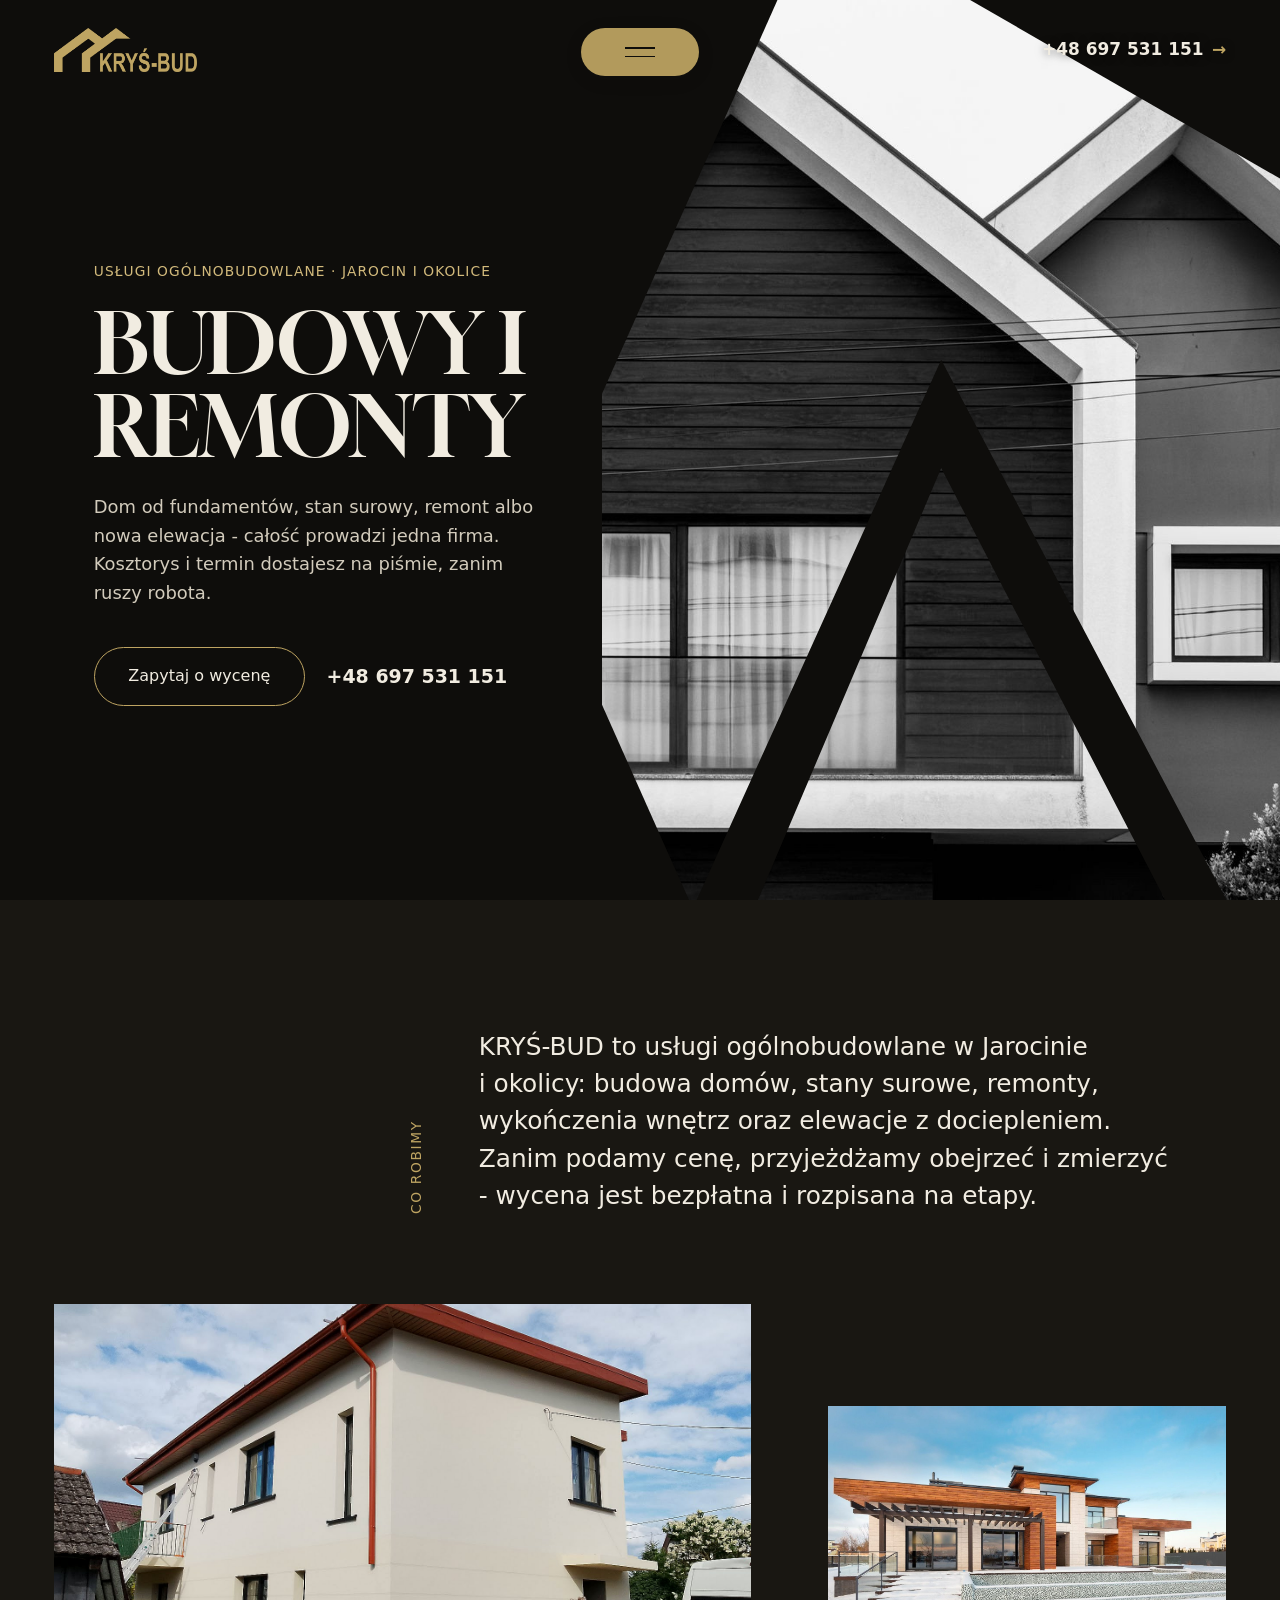
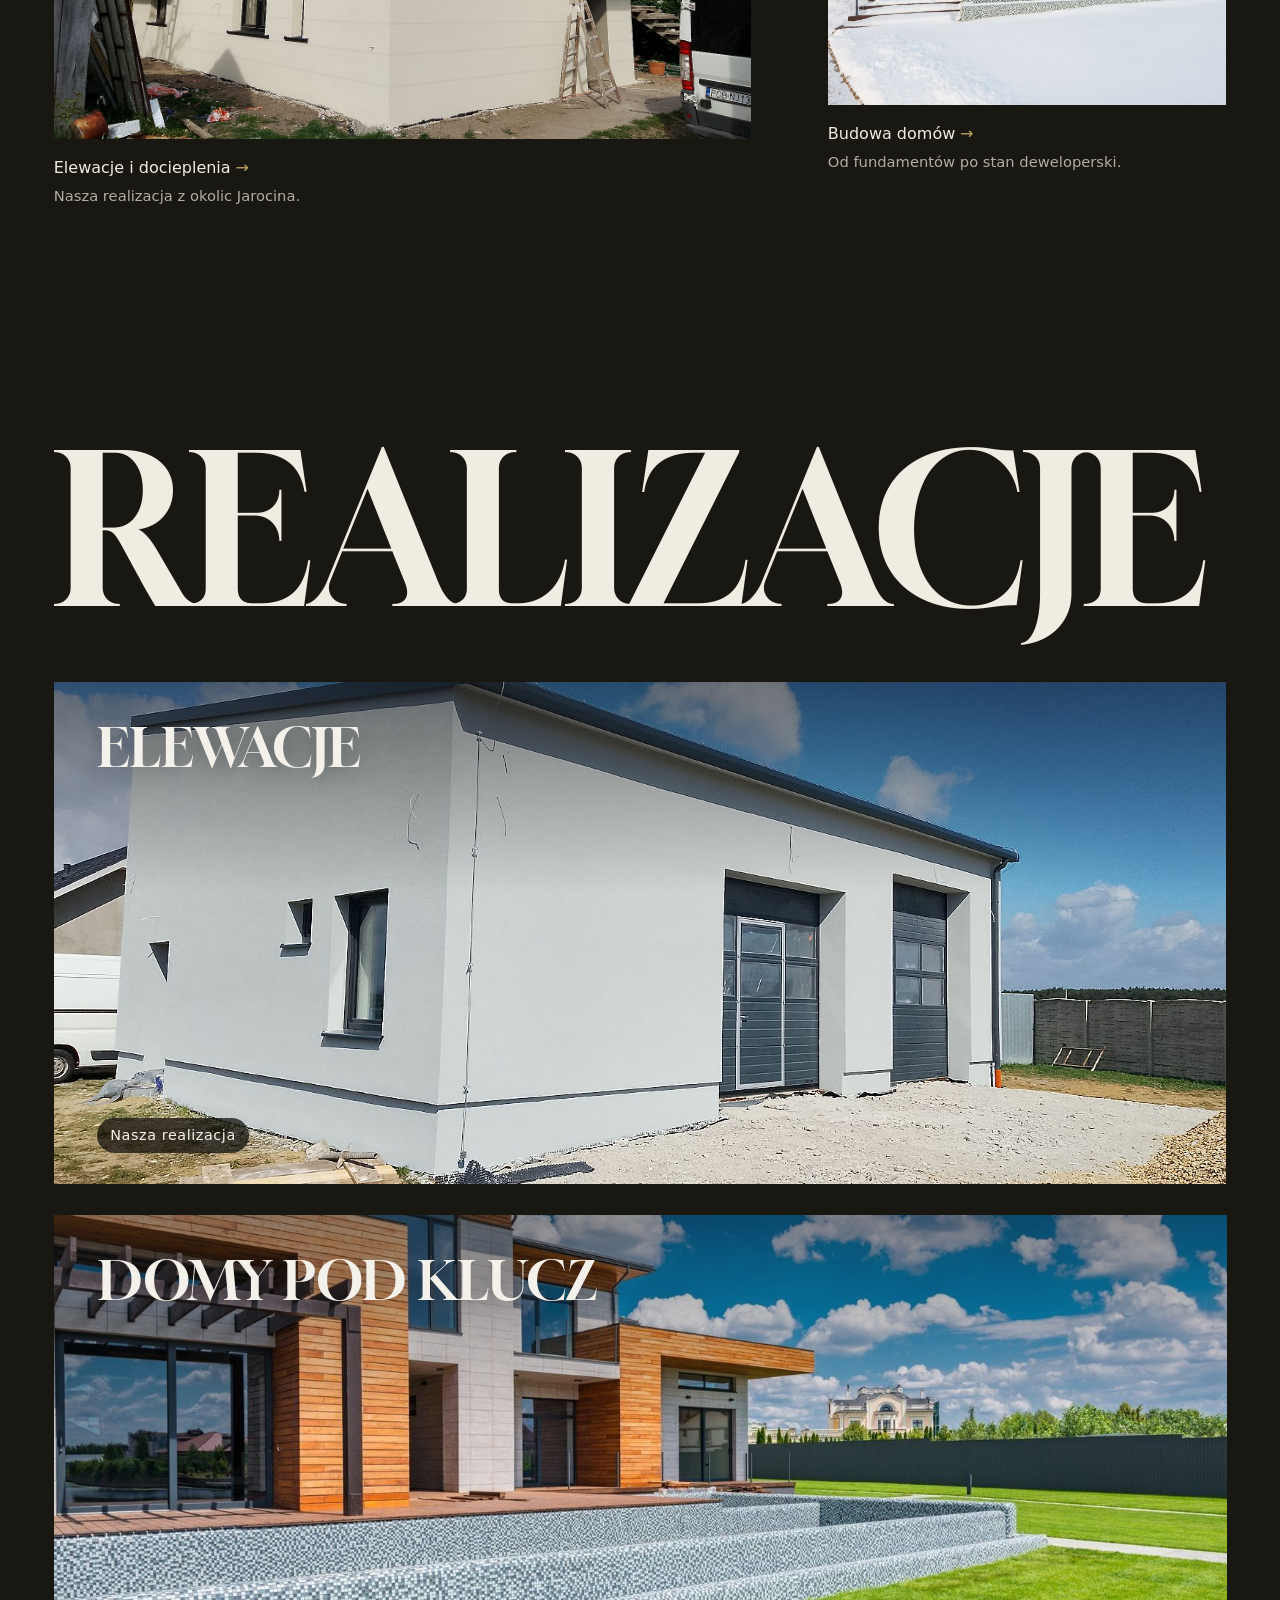
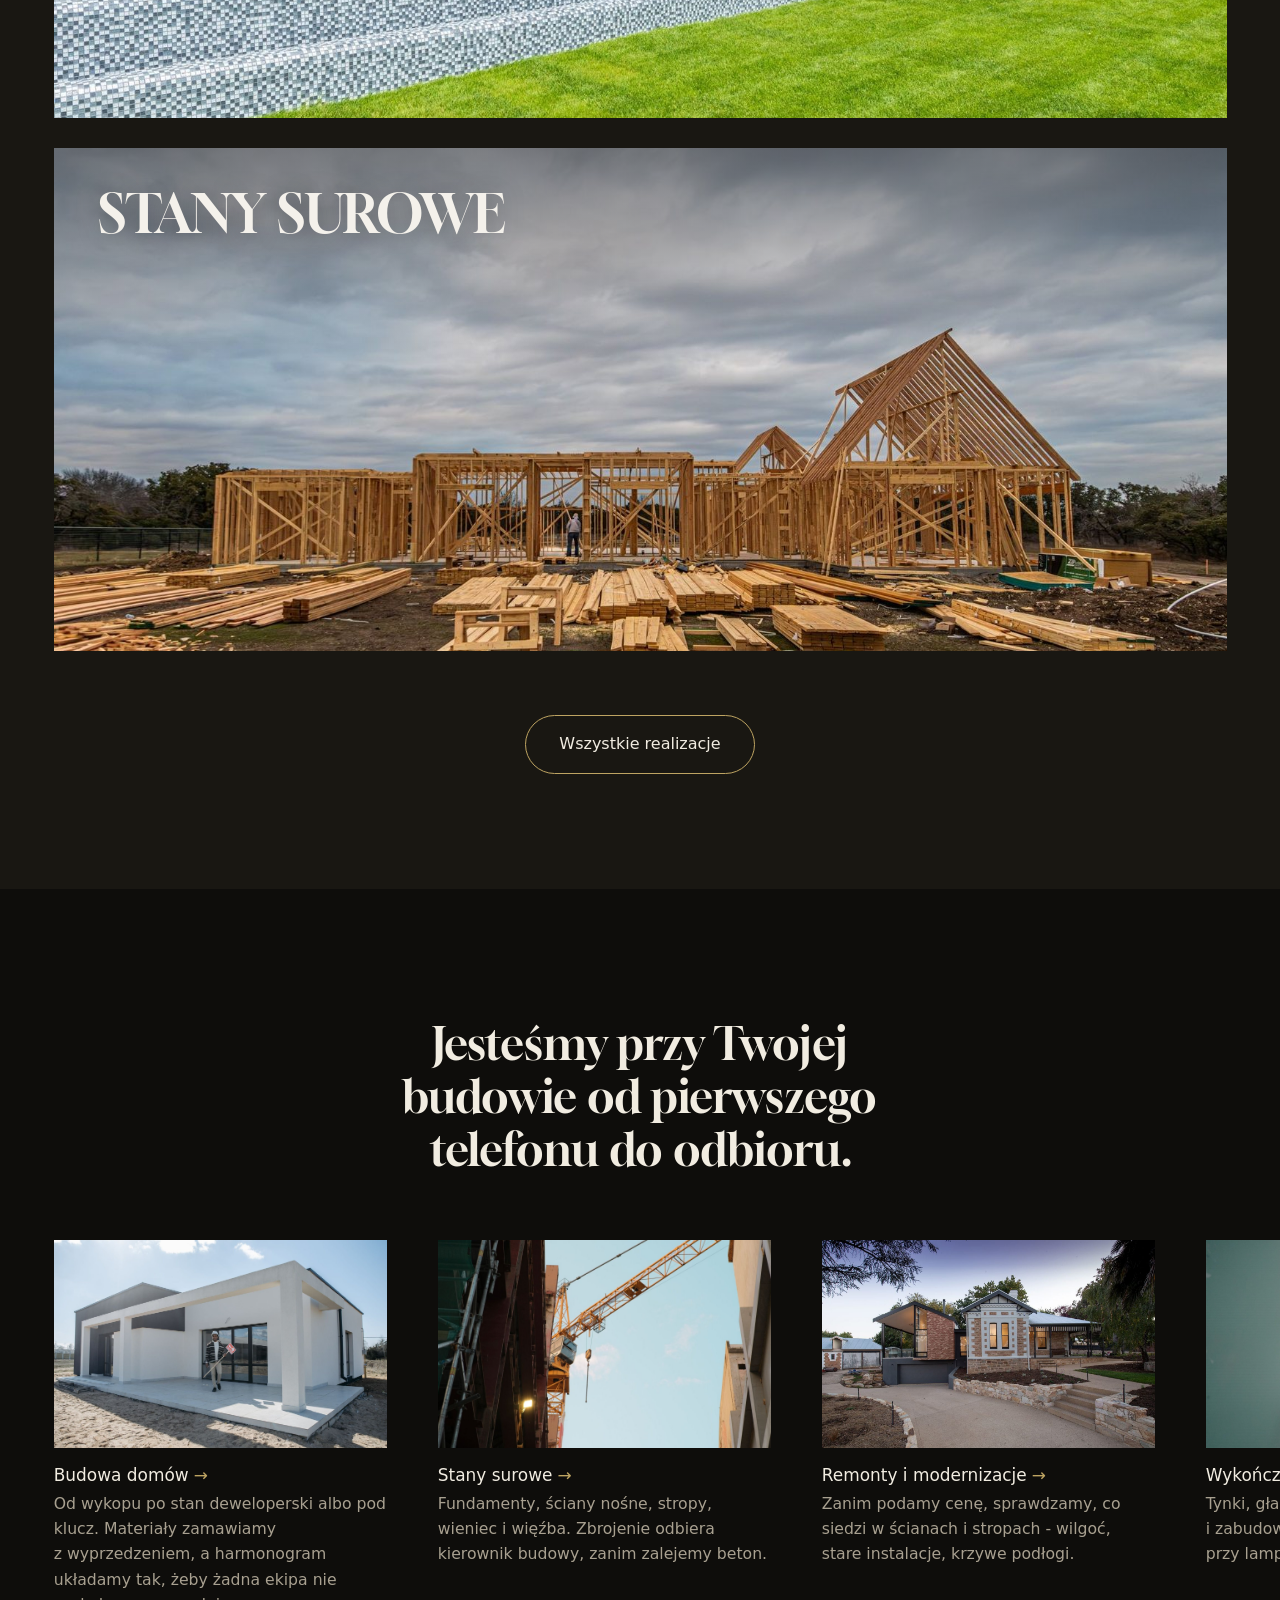
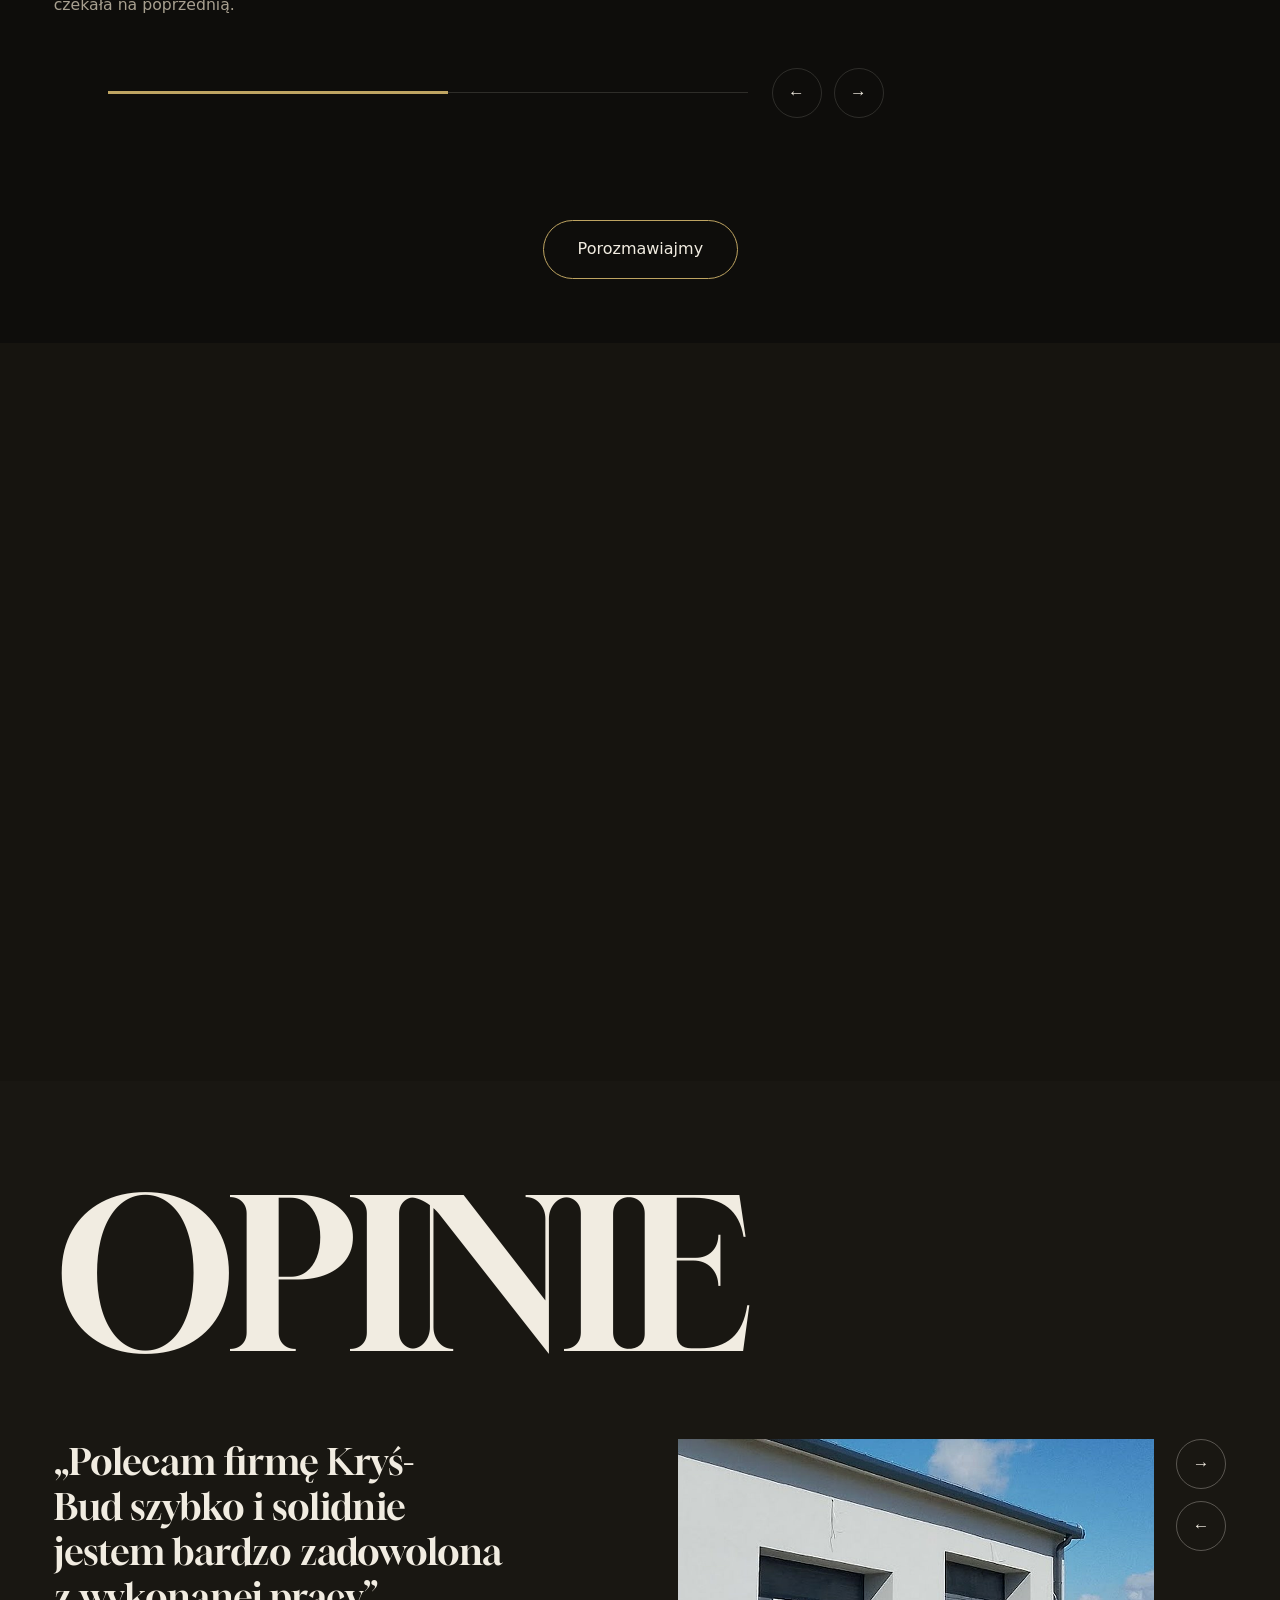
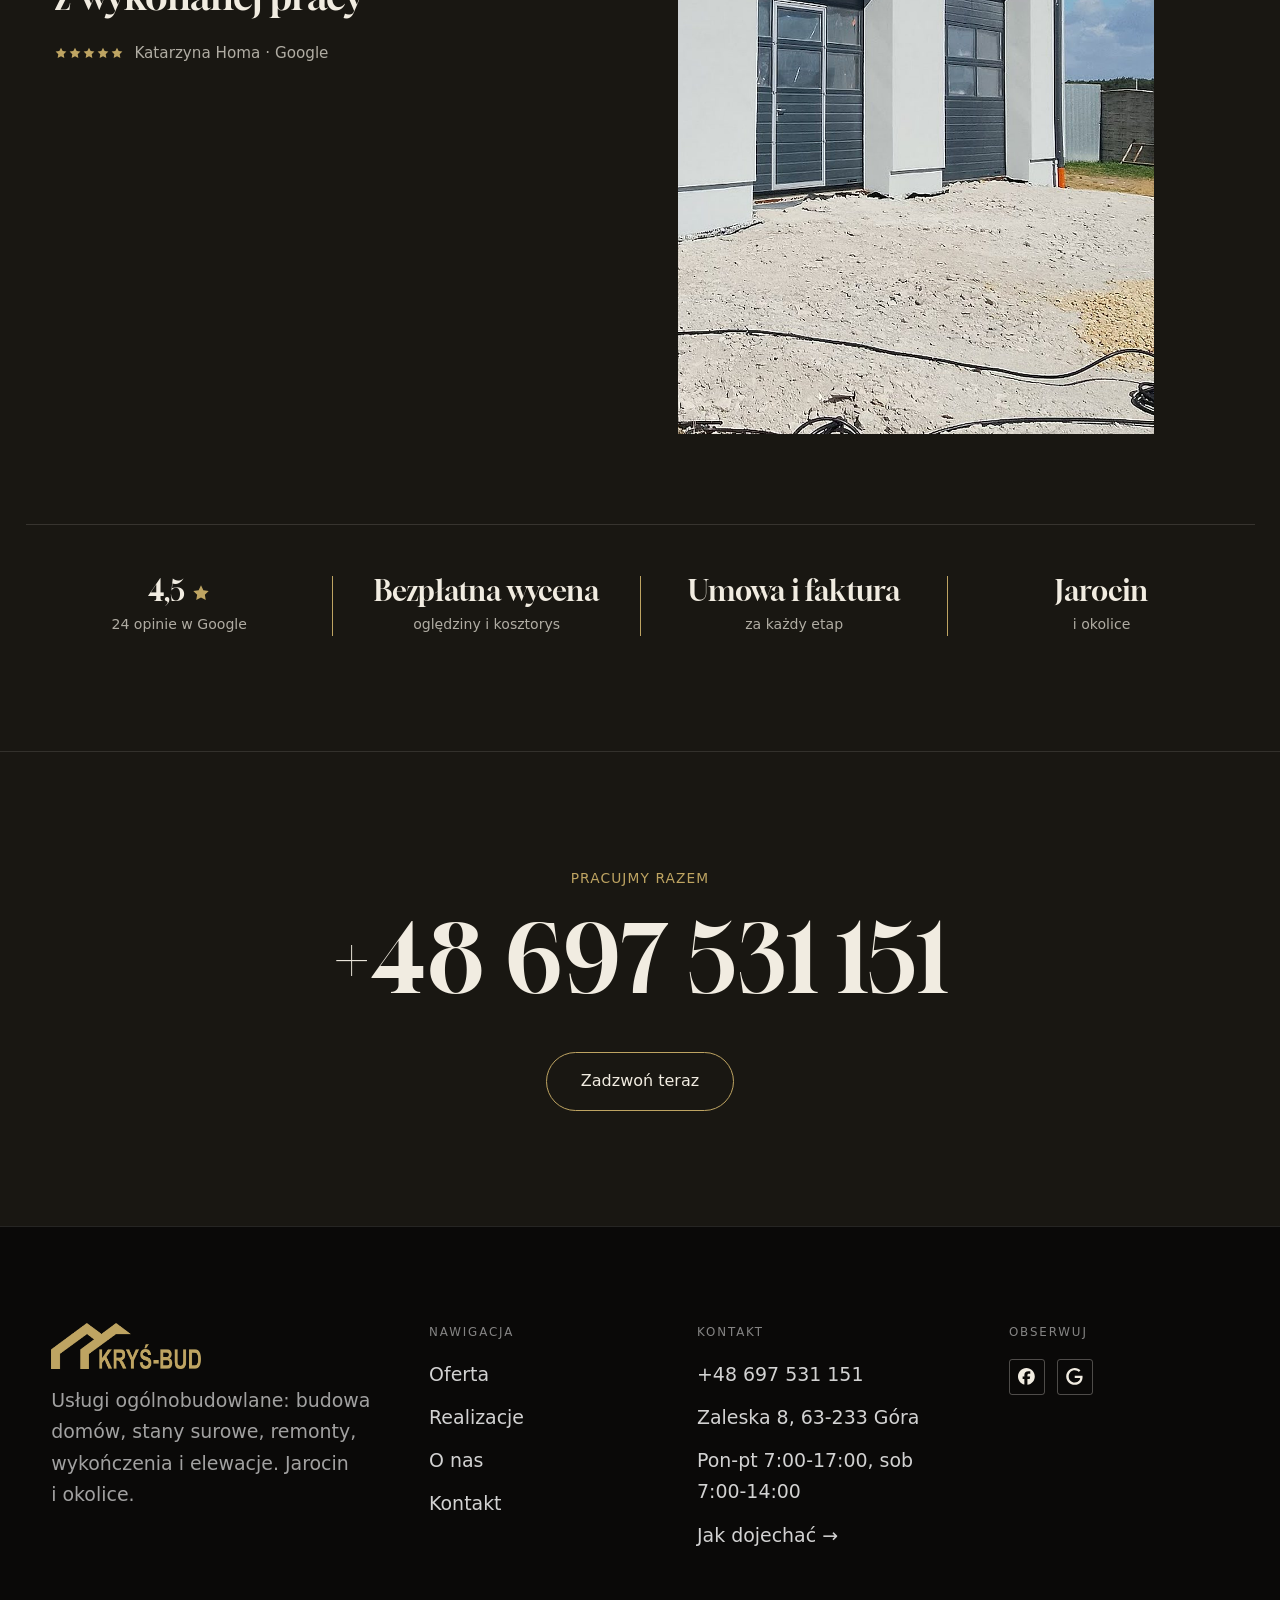
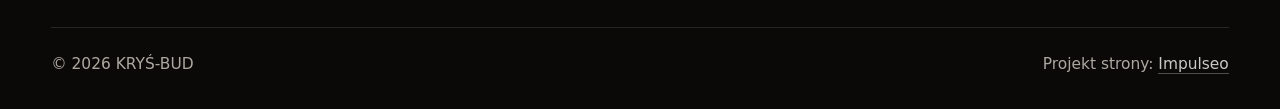
==== commit 10fc0ab3: "[claude-edit][cmt:7617ce86-fe80-490c-9a29-90c15a89b769] kolory klienta (czerń + złoto z logo) i ekra" ====
--- a/index.html
+++ b/index.html
@@ -23,9 +23,12 @@
 <link href="https://fonts.googleapis.com/css2?family=Gloock&display=swap" rel="stylesheet">
 <link href="https://api.fontshare.com/v2/css?f[]=satoshi@400,500,700&display=swap" rel="stylesheet">
 <link rel="stylesheet" href="assets/styles.css?v=20261022">
-<link rel="stylesheet" href="assets/klind.css?v=20261022">
+<link rel="stylesheet" href="assets/klind.css?v=20261022b">
+<link rel="preload" as="image" href="img/logo.png" fetchpriority="high">
+<script>(function(){try{var d=document.documentElement,q=/[?&]intro/.test(location.search);if(!q&&window.matchMedia&&matchMedia('(prefers-reduced-motion: reduce)').matches)return;if(!q&&sessionStorage.getItem('krysbud_intro'))return;sessionStorage.setItem('krysbud_intro','1');d.classList.add('intro-on');setTimeout(function(){d.classList.remove('intro-on','intro-znak','intro-gra','intro-out')},4000);}catch(e){}})();</script>
 </head>
 <body>
+<div class="intro" aria-hidden="true"><span class="intro-line"></span></div>
 
 <header class="kh">
   <div class="kh-in">
@@ -35,6 +38,31 @@
   </div>
   <button class="kh-burger" aria-label="Menu" aria-expanded="false" aria-controls="kmenu"><span></span><span></span></button>
 </header>
+<script>(function(){var d=document.documentElement;if(!d.classList.contains('intro-on'))return;
+var logo=document.querySelector('.kh-logo img'),koniec=false,wyszlo=false,ruszylo=false,t0=0,MIN=560,SUFIT=880,zal=false,V=['--i-w','--i-h','--i-zm','--i-px','--i-py','--i-bw','--i-bh'];
+function sprzataj(){if(koniec)return;koniec=true;d.classList.remove('intro-on','intro-znak','intro-gra','intro-out');V.forEach(function(k){d.style.removeProperty(k);});}
+function wyjdz(){if(wyszlo||koniec)return;wyszlo=true;d.classList.add('intro-out');setTimeout(sprzataj,820);}
+function hero(){var im=document.querySelector('.kx-hero-art img');return !!(im&&im.complete&&im.naturalWidth>0);}
+function moze(){if(wyszlo||koniec)return;var t=Date.now()-t0;if((t>=MIN&&(hero()||zal))||t>=SUFIT)wyjdz();else setTimeout(moze,70);}
+['wheel','touchstart','keydown','mousedown'].forEach(function(e){addEventListener(e,sprzataj,{once:true,passive:true});});
+addEventListener('load',function(){zal=true;});
+function graj(){if(koniec||ruszylo)return;ruszylo=true;try{
+var r=logo.getBoundingClientRect();if(!r.width){sprzataj();return;}
+var sufit=1100/Math.min(window.devicePixelRatio||1,3);
+var cel=innerWidth<680?Math.min(innerWidth*.72,320):Math.min(innerWidth*.4,460);
+cel=Math.max(r.width,Math.min(cel,sufit));
+d.style.setProperty('--i-w',Math.round(cel)+'px');d.style.setProperty('--i-h',Math.round(cel*337/1100)+'px');
+d.style.setProperty('--i-zm',(r.width/cel).toFixed(4));
+d.style.setProperty('--i-px',Math.round(r.left+r.width/2-innerWidth/2)+'px');
+d.style.setProperty('--i-py',Math.round(r.top+r.height/2-innerHeight/2)+'px');
+d.style.setProperty('--i-bw',Math.round(r.width)+'px');d.style.setProperty('--i-bh',Math.round(r.height)+'px');
+d.classList.add('intro-znak');
+requestAnimationFrame(function(){requestAnimationFrame(function(){d.classList.add('intro-gra');t0=Date.now();moze();setTimeout(sprzataj,2600);});});
+}catch(e){sprzataj();}}
+function zacznij(){if(logo.decode)logo.decode().then(graj,graj);else graj();}
+function jest(){return logo.complete&&logo.naturalWidth>0;}
+if(!logo){sprzataj();}else if(jest()){zacznij();}else{logo.addEventListener('load',zacznij);logo.addEventListener('error',sprzataj);setTimeout(function(){if(!jest())sprzataj();},1400);}
+})();</script>
 <div class="kmenu" id="kmenu" aria-hidden="true">
   <nav class="kmenu-links" aria-label="Menu główne">
       <a href="index.html" aria-current="page">Start</a>
--- a/assets/klind.css
+++ b/assets/klind.css
@@ -251,3 +251,70 @@
 /* menu otwarte: pasek z logo i pigułką nad warstwą menu (pigułka = zamknij) */
 body.menu-open .kh{position:fixed;z-index:80}
 body.menu-open .kh-tel{color:var(--on-dark)}
+
+/* ============================================================
+   KOLORY KLIENTA (22.10.2026): czerń + złoto z logo KRYŚ-BUD
+   (awatar FB: złoty znak #BEA462 na czarnym tle).
+   Ten :root jest OSTATNI w kaskadzie - wygrywa nad beżem wyżej.
+   ============================================================ */
+:root{
+  --paper:#0E0D0B; --paper-2:#16140F; --paper-3:#201D17;
+  --ink:#F1ECE1; --ink-soft:#D2CBBC; --muted:#A8A090;
+  --line:rgba(241,236,225,.14);
+  --accent:#BEA462; --accent-d:#D2BA7C; --accent-soft:rgba(190,164,98,.14);
+  --accent-text:#D2BA7C;
+  --dark:#191712; --dark-2:#221F18; --on-dark:#F1ECE1; --on-dark-soft:rgba(241,236,225,.70);
+}
+html,body{background:var(--paper)}
+/* pigułka menu: złota z czarnymi kreskami, jak logo */
+.kh-burger{background:rgba(190,164,98,.94)}
+.kh-burger span{background:#0E0D0B}
+.kh-burger:hover{background:#CDB577}
+body.menu-open .kh-burger{background:var(--accent)}
+/* przyciski: złoty kontur, wypełnienie złotem przy najechaniu */
+.kx-pill,.btn,.btn-accent{color:var(--ink);border-color:var(--accent)}
+.kx-pill:hover,.btn:hover,.btn-accent:hover{background:var(--accent);color:#0E0D0B;border-color:var(--accent)}
+.kx-pill.on-dark,.on-dark .kx-pill,.cta .btn,.cta .btn-light,.cta .btn-ghost-cta{color:var(--on-dark);border-color:var(--accent)}
+.kx-pill.on-dark:hover,.on-dark .kx-pill:hover,.cta .btn:hover{background:var(--accent);color:#0E0D0B;border-color:var(--accent)}
+.obszar-list li.is-home,.sc-call{color:#0E0D0B}
+.kx-hero h1,.pagehead h1{color:var(--ink)}
+.kx-hero h1 em,.kx-giant em{color:var(--accent);font-style:normal}
+.kx-hero-tel:hover,.kh-tel:hover{color:var(--accent)}
+.kx-arrows button:hover{background:var(--accent);color:#0E0D0B;border-color:var(--accent)}
+.kx-prog i{background:var(--accent)}
+.kx-proj .kx-tag{background:rgba(14,13,11,.72)}
+.sticky-call{background:#0E0D0B;border-top:1px solid rgba(190,164,98,.35)}
+footer{background:#0A0908}
+
+/* ============================================================
+   EKRAN WEJŚCIA z logo (tylko strona główna, raz na wizytę):
+   złota kurtyna w kolorze logo, znak wchodzi ciemny (maska + ostrość),
+   kreska pod nim, kurtyna odjeżdża w dół, a logo leci do paska
+   i po drodze wraca do swojego złota. ?intro w adresie = powtórka.
+   ============================================================ */
+.intro{display:none}
+.intro-on .intro{display:block;position:fixed;inset:0;z-index:100;background:#BEA462;
+  clip-path:inset(0 0 0 0);transition:clip-path .64s cubic-bezier(.16,1,.3,1)}
+.intro-on.intro-out .intro{clip-path:inset(100% 0 0 0)}
+.intro-line{position:fixed;left:50%;top:calc(50% + var(--i-h,90px)/2 + 24px);width:calc(var(--i-w,300px)*.42);height:2px;
+  background:#0E0D0B;transform:translateX(-50%) scaleX(0);transition:transform .46s cubic-bezier(.16,1,.3,1) .14s}
+.intro-gra .intro-line{transform:translateX(-50%) scaleX(1)}
+.intro-on .kh{z-index:101}
+.intro-on:not(.intro-out) .kh-burger,.intro-on:not(.intro-out) .kh-tel{visibility:hidden}
+.intro-znak .kh-logo{display:block;width:var(--i-bw);height:var(--i-bh)}
+.intro-znak .kh-logo img{position:fixed;left:50%;top:50%;width:var(--i-w);height:var(--i-h);max-width:none;z-index:102;
+  transform:translate(-50%,-50%) scale(1.045);clip-path:inset(0 100% 0 0);filter:brightness(0) blur(14px);transition:none}
+.intro-znak.intro-gra .kh-logo img{transform:translate(-50%,-50%) scale(1);clip-path:inset(0 0 0 0);filter:brightness(0) blur(0);
+  transition:clip-path .5s cubic-bezier(.16,1,.3,1),filter .5s cubic-bezier(.16,1,.3,1),transform .5s cubic-bezier(.16,1,.3,1)}
+.intro-znak.intro-out .kh-logo img{transform:translate(calc(-50% + var(--i-px)),calc(-50% + var(--i-py))) scale(var(--i-zm));
+  filter:brightness(1) blur(0);transition:transform .74s cubic-bezier(.16,.84,.44,1),filter .18s linear}
+@media (prefers-reduced-motion:reduce){.intro{display:none!important}}
+
+/* karty z białym tłem w bazie - na czarnej skórce grafitowe ze złotym akcentem */
+.form,.svc,.trust-card,.obj-tile{background:var(--paper-2);border:1px solid var(--line);box-shadow:none}
+.form input,.form textarea,.form input:focus,.form textarea:focus{background:var(--paper-3);color:var(--ink)}
+.btn-light{background:var(--accent);color:#0E0D0B}
+.form .btn-accent{background:var(--accent);color:#0E0D0B;border-color:var(--accent)}
+.form .btn-accent:hover{background:#CDB577}
+.kh-tel{text-shadow:0 1px 10px rgba(0,0,0,.55)}
+.stopklatka{background:var(--paper-2)}
